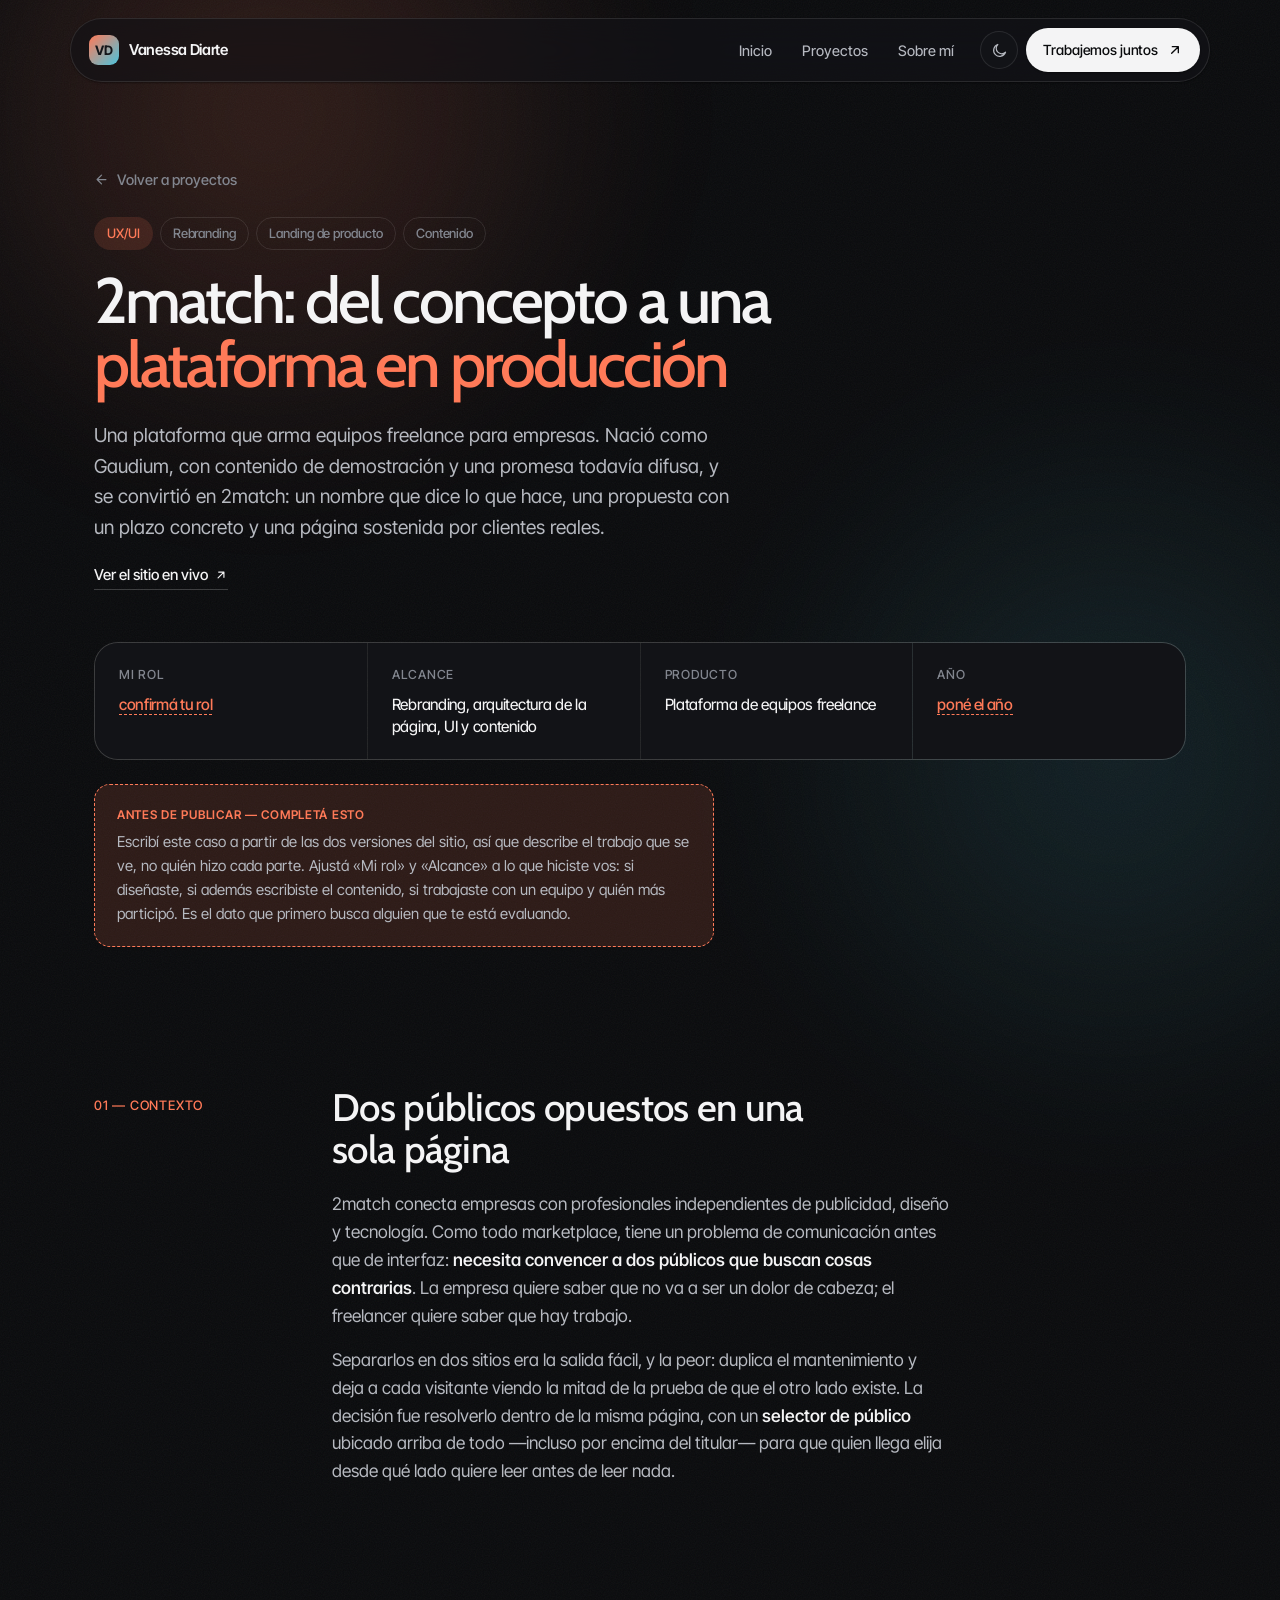
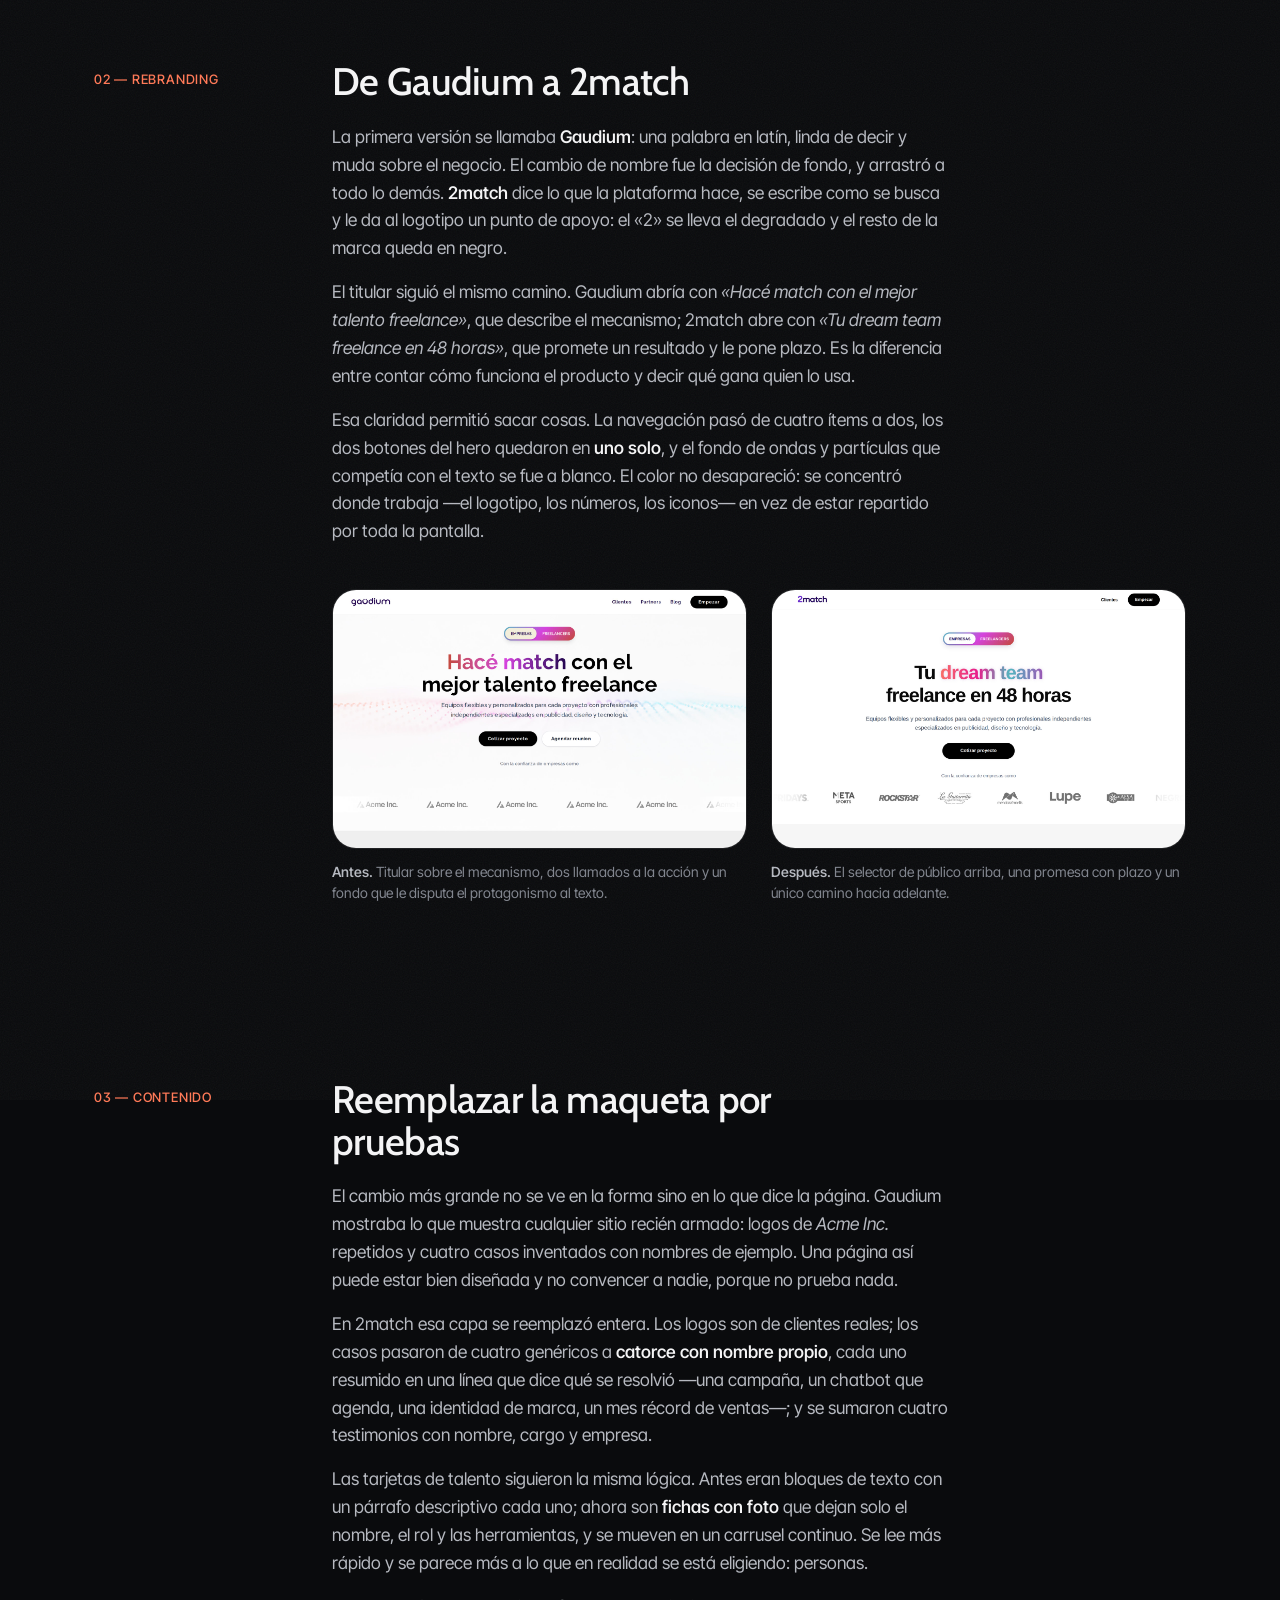
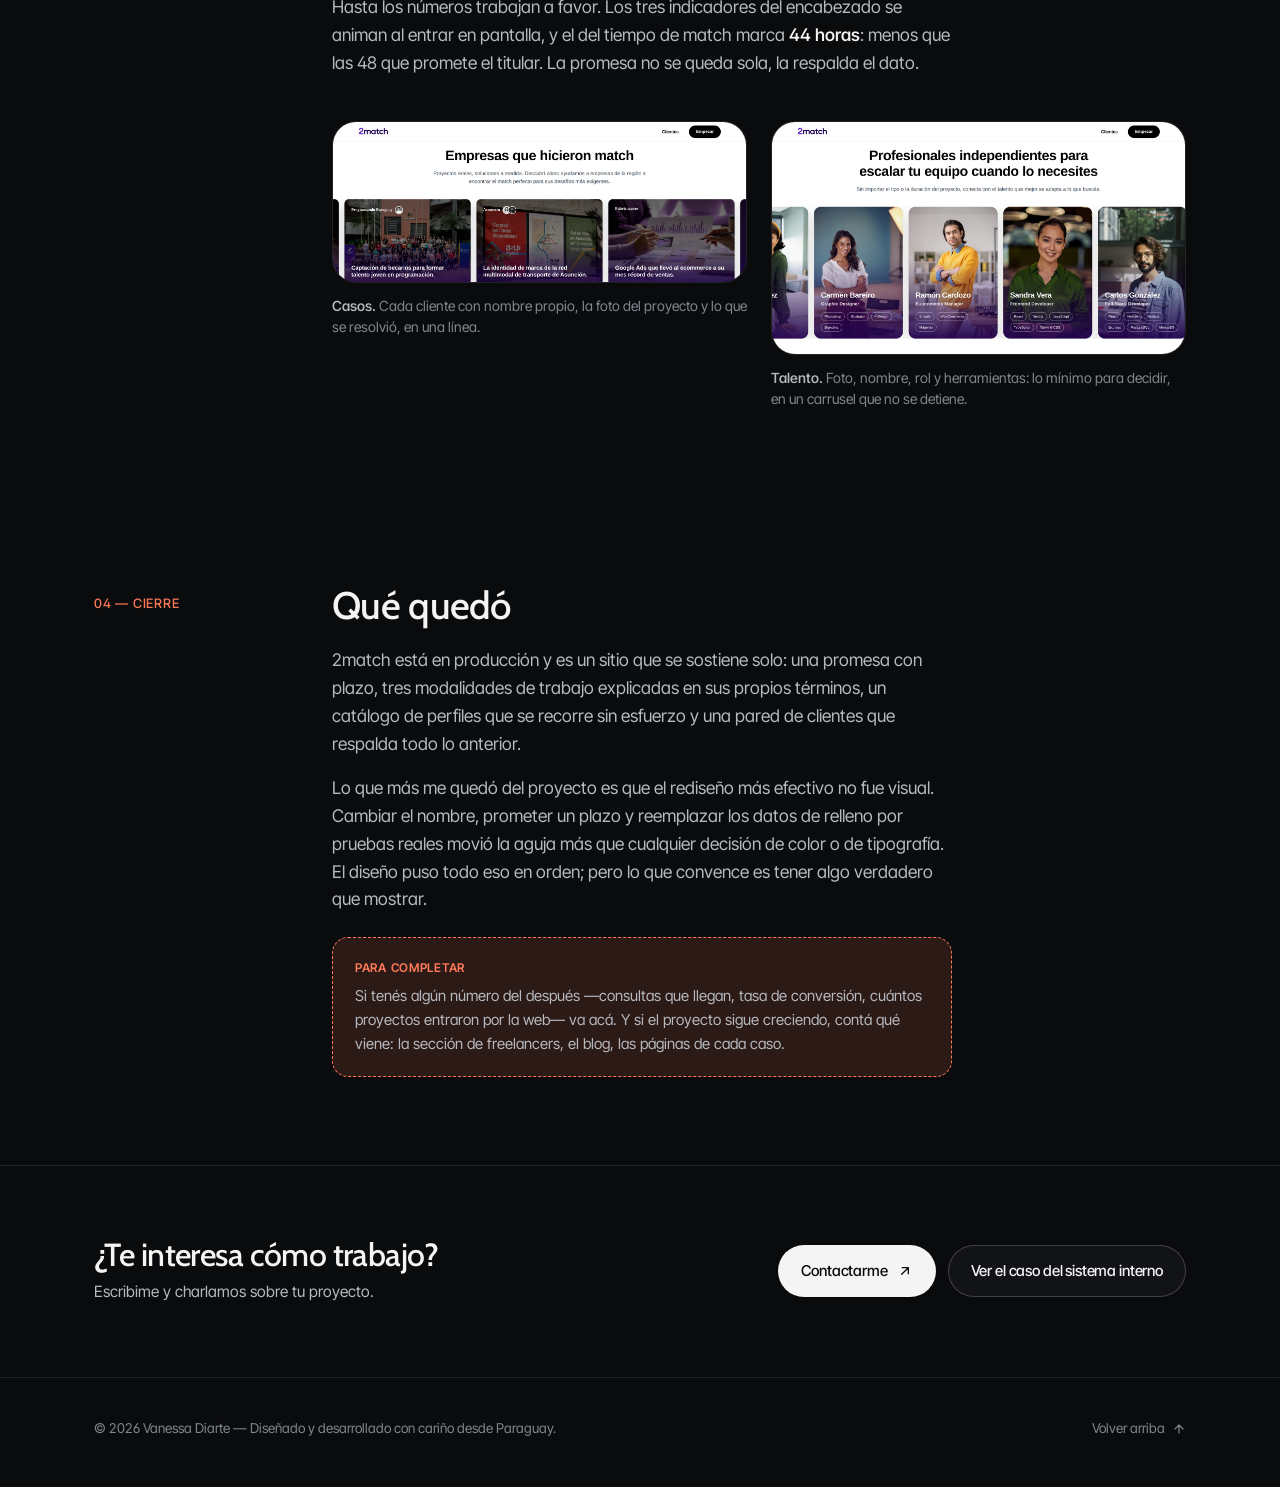
==== proyectos/2match.html @ df126796 "Agrega el caso de 2match Nueva pagina proyectos/2match.html en cuatro bloques: el contexto de dos pu" ====
<!DOCTYPE html>
<html lang="es" data-theme="dark">
<head>
	<meta charset="utf-8" />
	<meta name="viewport" content="width=device-width, initial-scale=1" />
	<title>2match — Del concepto a una plataforma en producción | Vanessa Diarte</title>

	<meta name="description" content="Caso de estudio: el rebranding de Gaudium a 2match y el rediseño de la página de una plataforma de equipos freelance, de la maqueta a los clientes reales." />
	<meta name="author" content="Vanessa Diarte" />
	<meta name="theme-color" content="#0a0b0d" />
	<link rel="canonical" href="https://vane-diarte.github.io/portfolio.github.io/proyectos/2match.html" />

	<meta property="og:type" content="article" />
	<meta property="og:locale" content="es_PY" />
	<meta property="og:title" content="2match — Del concepto a una plataforma en producción" />
	<meta property="og:description" content="De Gaudium a 2match: un nombre que dice lo que hace, una promesa con plazo y una página sostenida por clientes reales." />
	<meta property="og:image" content="https://vane-diarte.github.io/portfolio.github.io/images/work/vane-1.png" />
	<meta property="og:url" content="https://vane-diarte.github.io/portfolio.github.io/proyectos/2match.html" />
	<meta name="twitter:card" content="summary_large_image" />

	<link rel="icon" href="../images/vanediarte.png" type="image/png" />
	<link rel="apple-touch-icon" href="../images/vanediarte.png" />

	<link rel="preconnect" href="https://fonts.googleapis.com" />
	<link rel="preconnect" href="https://fonts.gstatic.com" crossorigin />
	<link href="https://fonts.googleapis.com/css2?family=Cabin:wght@400..700&family=Inter+Tight:ital,wght@0,300..700;1,400&family=Lora:ital,wght@1,400..600&display=swap" rel="stylesheet" />

	<link rel="stylesheet" href="../assets/css/style.css" />

	<script>
		// Aplicado antes del render para evitar parpadeo de tema.
		(function () {
			try {
				var saved = localStorage.getItem("vd-theme");
				if (saved) document.documentElement.dataset.theme = saved;
			} catch (e) {}
		})();
	</script>
</head>

<body>
	<a class="skip-link" href="#caso">Saltar al contenido</a>

	<!-- Fondo ambiental -->
	<div class="fx" aria-hidden="true">
		<div class="fx__glow fx__glow--1"></div>
		<div class="fx__glow fx__glow--2"></div>
		<div class="fx__grain"></div>
	</div>

	<!-- ============ NAV ============ -->
	<header class="nav" id="nav">
		<div class="nav__inner">
			<a class="nav__brand" href="../index.html">
				<span class="nav__mark" aria-hidden="true">VD</span>
				<span>Vanessa Diarte</span>
			</a>

			<nav aria-label="Navegación principal">
				<ul class="nav__links">
					<li><a href="../index.html#inicio">Inicio</a></li>
					<li><a href="../index.html#proyectos">Proyectos</a></li>
					<li><a href="../index.html#sobre-mi">Sobre mí</a></li>
				</ul>
			</nav>

			<div class="nav__actions">
				<button class="icon-btn theme-toggle" id="theme-toggle" type="button" aria-label="Cambiar entre tema claro y oscuro">
					<svg class="icon-sun" viewBox="0 0 24 24" fill="none" stroke="currentColor" stroke-width="1.7" stroke-linecap="round" aria-hidden="true"><circle cx="12" cy="12" r="4.2"/><path d="M12 2.5v2M12 19.5v2M2.5 12h2M19.5 12h2M5.2 5.2l1.4 1.4M17.4 17.4l1.4 1.4M18.8 5.2l-1.4 1.4M6.6 17.4l-1.4 1.4"/></svg>
					<svg class="icon-moon" viewBox="0 0 24 24" fill="none" stroke="currentColor" stroke-width="1.7" stroke-linecap="round" stroke-linejoin="round" aria-hidden="true"><path d="M20.5 14.4A8.6 8.6 0 1 1 9.6 3.5a6.9 6.9 0 0 0 10.9 10.9Z"/></svg>
				</button>

				<button class="icon-btn nav__burger" id="nav-burger" type="button" aria-label="Abrir menú" aria-expanded="false" aria-controls="nav-drawer">
					<svg viewBox="0 0 24 24" fill="none" stroke="currentColor" stroke-width="1.8" stroke-linecap="round" aria-hidden="true"><path d="M4 8h16M4 16h16"/></svg>
				</button>

				<a class="btn btn--primary btn--sm nav__cta" href="../index.html#contacto">
					Trabajemos juntos
					<svg viewBox="0 0 24 24" fill="none" stroke="currentColor" stroke-width="2" stroke-linecap="round" stroke-linejoin="round" aria-hidden="true"><path d="M7 17 17 7M8 7h9v9"/></svg>
				</a>
			</div>
		</div>

		<div class="nav__drawer" id="nav-drawer">
			<ul>
				<li><a href="../index.html#inicio">Inicio</a></li>
				<li><a href="../index.html#proyectos">Proyectos</a></li>
				<li><a href="../index.html#sobre-mi">Sobre mí</a></li>
				<li><a href="../index.html#herramientas">Herramientas</a></li>
			</ul>
			<a class="btn btn--primary" href="../index.html#contacto">Trabajemos juntos</a>
		</div>
	</header>

	<main id="caso">
		<!-- ============ PORTADA ============ -->
		<section class="case-hero">
			<div class="container">
				<a class="case-back" href="../index.html#proyectos">
					<svg viewBox="0 0 24 24" fill="none" stroke="currentColor" stroke-width="2" stroke-linecap="round" stroke-linejoin="round" aria-hidden="true"><path d="M19 12H5M12 19l-7-7 7-7"/></svg>
					Volver a proyectos
				</a>

				<div class="project__tags">
					<span class="tag tag--accent">UX/UI</span>
					<span class="tag">Rebranding</span>
					<span class="tag">Landing de producto</span>
					<span class="tag">Contenido</span>
				</div>

				<h1>2match: del concepto a una <span class="highlight">plataforma en producción</span></h1>

				<p class="case-hero__lead">
					Una plataforma que arma equipos freelance para empresas. Nació como Gaudium,
					con contenido de demostración y una promesa todavía difusa, y se convirtió en
					2match: un nombre que dice lo que hace, una propuesta con un plazo concreto y
					una página sostenida por clientes reales.
				</p>

				<p class="case-links">
					<a class="link-arrow" href="https://2match.work" target="_blank" rel="noopener">
						Ver el sitio en vivo
						<svg viewBox="0 0 24 24" fill="none" stroke="currentColor" stroke-width="2" stroke-linecap="round" stroke-linejoin="round" aria-hidden="true"><path d="M7 17 17 7M8 7h9v9"/></svg>
					</a>
				</p>

				<dl class="case-meta">
					<div>
						<dt>Mi rol</dt>
						<dd><span class="case-fill">confirmá tu rol</span></dd>
					</div>
					<div>
						<dt>Alcance</dt>
						<dd>Rebranding, arquitectura de la página, UI y contenido</dd>
					</div>
					<div>
						<dt>Producto</dt>
						<dd>Plataforma de equipos freelance</dd>
					</div>
					<div>
						<dt>Año</dt>
						<dd><span class="case-fill">poné el año</span></dd>
					</div>
				</dl>

				<div class="case-todo">
					<b>Antes de publicar — completá esto</b>
					<p>
						Escribí este caso a partir de las dos versiones del sitio, así que
						describe el trabajo que se ve, no quién hizo cada parte. Ajustá «Mi rol»
						y «Alcance» a lo que hiciste vos: si diseñaste, si además escribiste el
						contenido, si trabajaste con un equipo y quién más participó. Es el dato
						que primero busca alguien que te está evaluando.
					</p>
				</div>
			</div>
		</section>

		<!-- ============ 01 · CONTEXTO ============ -->
		<section class="case-block">
			<div class="container">
				<div class="case-block__head">
					<span class="case-block__num">01 — Contexto</span>
					<div>
						<h2>Dos públicos opuestos en una sola página</h2>

						<div class="case-prose">
							<p>
								2match conecta empresas con profesionales independientes de
								publicidad, diseño y tecnología. Como todo marketplace, tiene un
								problema de comunicación antes que de interfaz: <strong>necesita
								convencer a dos públicos que buscan cosas contrarias</strong>. La
								empresa quiere saber que no va a ser un dolor de cabeza; el
								freelancer quiere saber que hay trabajo.
							</p>
							<p>
								Separarlos en dos sitios era la salida fácil, y la peor: duplica el
								mantenimiento y deja a cada visitante viendo la mitad de la prueba
								de que el otro lado existe. La decisión fue resolverlo dentro de la
								misma página, con un <strong>selector de público</strong> ubicado
								arriba de todo —incluso por encima del titular— para que quien
								llega elija desde qué lado quiere leer antes de leer nada.
							</p>
						</div>
					</div>
				</div>
			</div>
		</section>

		<!-- ============ 02 · REBRANDING ============ -->
		<section class="case-block">
			<div class="container">
				<div class="case-block__head">
					<span class="case-block__num">02 — Rebranding</span>
					<div>
						<h2>De Gaudium a 2match</h2>

						<div class="case-prose">
							<p>
								La primera versión se llamaba <strong>Gaudium</strong>: una palabra
								en latín, linda de decir y muda sobre el negocio. El cambio de
								nombre fue la decisión de fondo, y arrastró a todo lo demás.
								<strong>2match</strong> dice lo que la plataforma hace, se escribe
								como se busca y le da al logotipo un punto de apoyo: el «2» se lleva
								el degradado y el resto de la marca queda en negro.
							</p>
							<p>
								El titular siguió el mismo camino. Gaudium abría con
								<em>«Hacé match con el mejor talento freelance»</em>, que describe
								el mecanismo; 2match abre con <em>«Tu dream team freelance en 48
								horas»</em>, que promete un resultado y le pone plazo. Es la
								diferencia entre contar cómo funciona el producto y decir qué gana
								quien lo usa.
							</p>
							<p>
								Esa claridad permitió sacar cosas. La navegación pasó de cuatro
								ítems a dos, los dos botones del hero quedaron en
								<strong>uno solo</strong>, y el fondo de ondas y partículas que
								competía con el texto se fue a blanco. El color no desapareció: se
								concentró donde trabaja —el logotipo, los números, los iconos— en
								vez de estar repartido por toda la pantalla.
							</p>
						</div>

						<div class="case-figures case-figures--2">
							<figure class="case-figure">
								<button class="case-figure__frame" type="button" data-full="../images/work/2match-antes.jpg" data-caption="La portada de la versión anterior" data-slot="la captura de la versión anterior">
									<img src="../images/work/2match-antes.jpg" alt="Portada de la versión anterior del sitio, con fondo decorativo y dos botones" loading="lazy" />
								</button>
								<figcaption><b>Antes.</b> Titular sobre el mecanismo, dos llamados a la acción y un fondo que le disputa el protagonismo al texto.</figcaption>
							</figure>

							<figure class="case-figure">
								<button class="case-figure__frame" type="button" data-full="../images/work/2match-despues.jpg" data-caption="La portada actual" data-slot="la captura de la portada actual">
									<img src="../images/work/2match-despues.jpg" alt="Portada actual del sitio, con el selector de público, un titular con plazo y un solo botón" loading="lazy" />
								</button>
								<figcaption><b>Después.</b> El selector de público arriba, una promesa con plazo y un único camino hacia adelante.</figcaption>
							</figure>
						</div>
					</div>
				</div>
			</div>
		</section>

		<!-- ============ 03 · CONTENIDO ============ -->
		<section class="case-block">
			<div class="container">
				<div class="case-block__head">
					<span class="case-block__num">03 — Contenido</span>
					<div>
						<h2>Reemplazar la maqueta por pruebas</h2>

						<div class="case-prose">
							<p>
								El cambio más grande no se ve en la forma sino en lo que dice la
								página. Gaudium mostraba lo que muestra cualquier sitio recién
								armado: logos de <em>Acme Inc.</em> repetidos y cuatro casos
								inventados con nombres de ejemplo. Una página así puede estar bien
								diseñada y no convencer a nadie, porque no prueba nada.
							</p>
							<p>
								En 2match esa capa se reemplazó entera. Los logos son de clientes
								reales; los casos pasaron de cuatro genéricos a
								<strong>catorce con nombre propio</strong>, cada uno resumido en una
								línea que dice qué se resolvió —una campaña, un chatbot que agenda,
								una identidad de marca, un mes récord de ventas—; y se sumaron
								cuatro testimonios con nombre, cargo y empresa.
							</p>
							<p>
								Las tarjetas de talento siguieron la misma lógica. Antes eran
								bloques de texto con un párrafo descriptivo cada uno; ahora son
								<strong>fichas con foto</strong> que dejan solo el nombre, el rol y
								las herramientas, y se mueven en un carrusel continuo. Se lee más
								rápido y se parece más a lo que en realidad se está eligiendo:
								personas.
							</p>
							<p>
								Hasta los números trabajan a favor. Los tres indicadores del
								encabezado se animan al entrar en pantalla, y el del tiempo de match
								marca <strong>44 horas</strong>: menos que las 48 que promete el
								titular. La promesa no se queda sola, la respalda el dato.
							</p>
						</div>

						<div class="case-figures case-figures--2">
							<figure class="case-figure">
								<button class="case-figure__frame" type="button" data-full="../images/work/2match-casos.jpg" data-caption="Casos de clientes" data-slot="la captura de los casos de clientes">
									<img src="../images/work/2match-casos.jpg" alt="Sección de casos de clientes, cada uno con foto del proyecto y su resultado en una línea" loading="lazy" />
								</button>
								<figcaption><b>Casos.</b> Cada cliente con nombre propio, la foto del proyecto y lo que se resolvió, en una línea.</figcaption>
							</figure>

							<figure class="case-figure">
								<button class="case-figure__frame" type="button" data-full="../images/work/2match-talento.jpg" data-caption="Fichas de talento" data-slot="la captura de las fichas de talento">
									<img src="../images/work/2match-talento.jpg" alt="Fichas de talento con foto, nombre, rol y herramientas, en un carrusel continuo" loading="lazy" />
								</button>
								<figcaption><b>Talento.</b> Foto, nombre, rol y herramientas: lo mínimo para decidir, en un carrusel que no se detiene.</figcaption>
							</figure>
						</div>
					</div>
				</div>
			</div>
		</section>

		<!-- ============ 04 · CIERRE ============ -->
		<section class="case-block">
			<div class="container">
				<div class="case-block__head">
					<span class="case-block__num">04 — Cierre</span>
					<div>
						<h2>Qué quedó</h2>

						<div class="case-prose">
							<p>
								2match está en producción y es un sitio que se sostiene solo: una
								promesa con plazo, tres modalidades de trabajo explicadas en sus
								propios términos, un catálogo de perfiles que se recorre sin
								esfuerzo y una pared de clientes que respalda todo lo anterior.
							</p>
							<p>
								Lo que más me quedó del proyecto es que el rediseño más efectivo no
								fue visual. Cambiar el nombre, prometer un plazo y reemplazar los
								datos de relleno por pruebas reales movió la aguja más que
								cualquier decisión de color o de tipografía. El diseño puso todo eso
								en orden; pero lo que convence es tener algo verdadero que mostrar.
							</p>
						</div>

						<div class="case-todo">
							<b>Para completar</b>
							<p>
								Si tenés algún número del después —consultas que llegan, tasa de
								conversión, cuántos proyectos entraron por la web— va acá. Y si el
								proyecto sigue creciendo, contá qué viene: la sección de
								freelancers, el blog, las páginas de cada caso.
							</p>
						</div>
					</div>
				</div>
			</div>
		</section>
	</main>

	<!-- ============ SIGUIENTE ============ -->
	<section class="case-next">
		<div class="container case-next__inner">
			<div>
				<h3>¿Te interesa cómo trabajo?</h3>
				<p>Escribime y charlamos sobre tu proyecto.</p>
			</div>
			<div class="hero__actions" style="margin-top:0">
				<a class="btn btn--primary" href="../index.html#contacto">
					Contactarme
					<svg viewBox="0 0 24 24" fill="none" stroke="currentColor" stroke-width="2" stroke-linecap="round" stroke-linejoin="round" aria-hidden="true"><path d="M7 17 17 7M8 7h9v9"/></svg>
				</a>
				<a class="btn btn--ghost" href="backoffice-banca.html">Ver el caso del sistema interno</a>
			</div>
		</div>
	</section>

	<!-- ============ FOOTER ============ -->
	<footer class="footer">
		<div class="container footer__inner">
			<p>© <span id="year">2026</span> Vanessa Diarte — Diseñado y desarrollado con cariño desde Paraguay.</p>
			<a class="to-top" href="#caso">
				Volver arriba
				<svg viewBox="0 0 24 24" fill="none" stroke="currentColor" stroke-width="2" stroke-linecap="round" stroke-linejoin="round" aria-hidden="true"><path d="M12 19V5M5 12l7-7 7 7"/></svg>
			</a>
		</div>
	</footer>

	<!-- ============ LIGHTBOX ============ -->
	<div class="lightbox" id="lightbox" role="dialog" aria-modal="true" aria-label="Vista ampliada de la imagen">
		<button class="lightbox__close" id="lightbox-close" type="button" aria-label="Cerrar">
			<svg viewBox="0 0 24 24" fill="none" stroke="currentColor" stroke-width="2" stroke-linecap="round" aria-hidden="true"><path d="M6 6l12 12M18 6 6 18"/></svg>
		</button>
		<img id="lightbox-img" alt="" />
		<p class="lightbox__caption" id="lightbox-caption"></p>
	</div>

	<script src="../assets/js/app.js" defer></script>
</body>
</html>
---- assets/css/style.css ----
/* =========================================================
   Vanessa Diarte — Portfolio
   ========================================================= */

/* ---------- 1. Tokens ---------- */

:root {
	color-scheme: light;

	--bg: #f6f5f3;
	--bg-elev: #ffffff;
	--bg-sunken: #eeece8;
	--text: #14161a;
	--text-soft: #4a4f57;
	/* Antes era #7b818b, que sobre este fondo daba 3.6 de contraste: por debajo
	   del mínimo de 4.5, y es el color de casi todo el texto chico. */
	--text-mute: #666b74;
	--line: rgba(20, 22, 26, 0.1);
	--line-strong: rgba(20, 22, 26, 0.18);

	/* Coral. Mismo tono (11°) y saturación (74%) que el original #e2593a, con
	   la luminosidad bajada de 56% a 45%: es el coral más claro que llega al
	   mínimo de contraste. Para cambiarlo, tocá estas tres líneas y --glow-1
	   (el rgba es el mismo color en rojo, verde, azul).
	   Alternativa lila: #8e43c0 → rgba(142, 67, 192, ...) */
	--accent: #c83d1d;
	--accent-2: #1c7f96;
	--accent-soft: rgba(200, 61, 29, 0.12);
	/* Coral apenas más claro: lo usa el punto del diagrama al pasar por
	   encima del arco coral. Alcanza para notarlo sin llamar la atención. */
	--accent-over: #e56b4a;
	/* Color del texto que va encima del acento */
	--on-accent: #ffffff;

	--tile: #ffffff;
	--shadow-sm: 0 1px 2px rgba(16, 18, 22, 0.05), 0 4px 14px rgba(16, 18, 22, 0.05);
	--shadow-lg: 0 24px 60px -20px rgba(16, 18, 22, 0.22);

	--glow-1: rgba(200, 61, 29, 0.16);
	--glow-2: rgba(28, 127, 150, 0.16);
	--grain-opacity: 0.035;

	--font-sans: "Inter Tight", "Inter", -apple-system, BlinkMacSystemFont, "Segoe UI", Roboto, sans-serif;
	/* Cabin para todos los títulos: humanista y algo más cálida que la
	   tipografía del texto, sin llegar a ser otra familia visualmente. */
	--font-display: "Cabin", "Inter Tight", -apple-system, BlinkMacSystemFont, sans-serif;
	/* Lora queda solo para la cita de "Sobre mí", que es el único lugar
	   donde una cursiva editorial aporta algo. */
	--font-serif: "Lora", Georgia, "Times New Roman", serif;

	--r-sm: 10px;
	--r-md: 16px;
	--r-lg: 24px;
	--r-xl: 32px;
	--r-pill: 999px;

	--container: 1140px;
	--gutter: 24px;
	--ease: cubic-bezier(0.22, 1, 0.36, 1);
}

:root[data-theme="dark"] {
	color-scheme: dark;

	--bg: #0a0b0d;
	--bg-elev: #121317;
	--bg-sunken: #08090b;
	--text: #f4f4f5;
	--text-soft: #b6b9c0;
	--text-mute: #82868f;
	--line: rgba(255, 255, 255, 0.1);
	--line-strong: rgba(255, 255, 255, 0.2);

	/* Coral más claro para que resalte sobre el fondo oscuro (contraste 7.67).
	   Alternativa lila: #cd9bff → rgba(205, 155, 255, ...) */
	--accent: #ff7a58;
	--accent-2: #4bc4dd;
	--accent-soft: rgba(255, 122, 88, 0.14);
	--accent-over: #ffb8a2;
	/* Acá el acento es claro, así que encima va texto oscuro */
	--on-accent: #14161a;

	--tile: #f4f4f5;
	--shadow-sm: 0 1px 2px rgba(0, 0, 0, 0.4);
	--shadow-lg: 0 30px 70px -24px rgba(0, 0, 0, 0.75);

	--glow-1: rgba(255, 122, 88, 0.22);
	--glow-2: rgba(75, 196, 221, 0.16);
	--grain-opacity: 0.05;
}

/* ---------- 2. Base ---------- */

*,
*::before,
*::after {
	box-sizing: border-box;
}

html {
	-webkit-text-size-adjust: 100%;
	scroll-behavior: smooth;
	scroll-padding-top: 104px;
}

body {
	margin: 0;
	background: var(--bg);
	color: var(--text);
	font-family: var(--font-sans);
	font-size: 17px;
	line-height: 1.6;
	font-feature-settings: "cv11", "ss01";
	-webkit-font-smoothing: antialiased;
	overflow-x: hidden;
	transition: background 0.4s var(--ease), color 0.4s var(--ease);
}

img {
	max-width: 100%;
	display: block;
	border-style: none;
}

a {
	color: inherit;
	text-decoration: none;
}

button {
	font: inherit;
	color: inherit;
	border: 0;
	background: none;
	cursor: pointer;
}

h1,
h2,
h3,
h4 {
	margin: 0;
	font-family: var(--font-display);
	font-weight: 500;
	/* Cabin es más ancha que la tipografía del texto: con el tracking anterior
	   (-0.035em) las letras se tocaban en los títulos grandes. */
	letter-spacing: -0.018em;
	line-height: 1.08;
}

p {
	margin: 0;
}

::selection {
	background: var(--accent);
	color: var(--on-accent);
}

:focus-visible {
	outline: 2px solid var(--accent);
	outline-offset: 3px;
	border-radius: 6px;
}

.skip-link {
	position: absolute;
	left: 50%;
	top: 12px;
	translate: -50% -200%;
	z-index: 200;
	padding: 10px 18px;
	border-radius: var(--r-pill);
	background: var(--text);
	color: var(--bg);
	font-size: 14px;
	transition: translate 0.25s var(--ease);
}

.skip-link:focus {
	translate: -50% 0;
}

/* ---------- 3. Layout utilities ---------- */

.container {
	width: 100%;
	max-width: var(--container);
	margin-inline: auto;
	padding-inline: var(--gutter);
}

.section {
	position: relative;
	padding-block: clamp(72px, 11vw, 140px);
}

.section--tight {
	padding-block: clamp(48px, 7vw, 84px);
}

.eyebrow {
	display: inline-flex;
	align-items: center;
	margin-bottom: 20px;
	padding: 6px 15px;
	border: 1px solid var(--line);
	border-radius: var(--r-pill);
	background: var(--bg-elev);
	font-size: 13px;
	font-weight: 500;
	letter-spacing: 0.01em;
	color: var(--text-soft);
	box-shadow: var(--shadow-sm);
}

/* Sin punto: el chip se sostiene solo con el borde y el texto. */

.section-head {
	max-width: 720px;
	margin-bottom: clamp(40px, 5vw, 64px);
}

.section-head h2 {
	font-size: clamp(2rem, 4.6vw, 3.25rem);
}

.section-head p {
	margin-top: 18px;
	color: var(--text-soft);
	font-size: clamp(1rem, 1.6vw, 1.125rem);
	max-width: 56ch;
}

/* Resalta una o dos palabras dentro de un título. Antes cambiaba a una
   serif en cursiva; ahora el título es todo Cabin y el acento es de color. */
.highlight {
	color: var(--accent);
}

.accent {
	color: var(--accent);
}

/* Buttons */

.btn {
	display: inline-flex;
	align-items: center;
	justify-content: center;
	gap: 9px;
	padding: 13px 22px;
	border-radius: var(--r-pill);
	border: 1px solid transparent;
	font-size: 15px;
	font-weight: 500;
	letter-spacing: -0.01em;
	white-space: nowrap;
	transition: transform 0.3s var(--ease), background 0.3s var(--ease),
		border-color 0.3s var(--ease), color 0.3s var(--ease), box-shadow 0.3s var(--ease);
}

.btn svg {
	width: 16px;
	height: 16px;
	flex: none;
	transition: transform 0.3s var(--ease);
}

.btn:hover {
	transform: translateY(-2px);
}

.btn:active {
	transform: translateY(0);
}

.btn--primary {
	background: var(--text);
	color: var(--bg);
	box-shadow: var(--shadow-sm);
}

.btn--primary:hover {
	box-shadow: var(--shadow-lg);
}

.btn--primary:hover svg {
	transform: translate(2px, -2px);
}

.btn--ghost {
	border-color: var(--line-strong);
	background: var(--bg-elev);
	color: var(--text);
}

.btn--ghost:hover {
	border-color: var(--text);
}

.btn--sm {
	padding: 10px 16px;
	font-size: 14px;
}

/* Link with arrow */

.link-arrow {
	display: inline-flex;
	align-items: center;
	gap: 6px;
	font-size: 15px;
	font-weight: 500;
	color: var(--text);
	border-bottom: 1px solid var(--line-strong);
	padding-bottom: 2px;
	transition: gap 0.3s var(--ease), border-color 0.3s var(--ease), color 0.3s var(--ease);
}

.link-arrow:hover {
	gap: 11px;
	color: var(--accent);
	border-color: var(--accent);
}

.link-arrow svg {
	width: 14px;
	height: 14px;
}

/* Reveal on scroll */

.reveal {
	opacity: 0;
	transform: translateY(26px);
	transition: opacity 0.9s var(--ease), transform 0.9s var(--ease);
	transition-delay: var(--delay, 0ms);
}

.reveal.is-visible {
	opacity: 1;
	transform: none;
}

/* ---------- 4. Ambient background ---------- */

.fx {
	position: fixed;
	inset: 0;
	pointer-events: none;
	z-index: 0;
}

.fx__glow {
	position: absolute;
	width: 62vw;
	height: 62vw;
	max-width: 900px;
	max-height: 900px;
	border-radius: 50%;
	filter: blur(90px);
	opacity: 0.9;
	transition: transform 1.2s var(--ease);
}

.fx__glow--1 {
	top: -22vw;
	left: -10vw;
	background: radial-gradient(circle, var(--glow-1), transparent 68%);
}

.fx__glow--2 {
	top: 40vh;
	right: -18vw;
	background: radial-gradient(circle, var(--glow-2), transparent 68%);
}

.fx__grain {
	position: absolute;
	inset: -200%;
	opacity: var(--grain-opacity);
	background-image: url("data:image/svg+xml,%3Csvg xmlns='http://www.w3.org/2000/svg' width='140' height='140'%3E%3Cfilter id='n'%3E%3CfeTurbulence type='fractalNoise' baseFrequency='0.85' numOctaves='3'/%3E%3C/filter%3E%3Crect width='100%25' height='100%25' filter='url(%23n)'/%3E%3C/svg%3E");
	animation: grain 8s steps(6) infinite;
}

@keyframes grain {
	0%, 100% { transform: translate(0, 0); }
	20% { transform: translate(-3%, 4%); }
	40% { transform: translate(2%, -3%); }
	60% { transform: translate(-2%, -2%); }
	80% { transform: translate(3%, 3%); }
}

/* ---------- 5. Navigation ---------- */

.nav {
	position: fixed;
	top: 18px;
	left: 50%;
	translate: -50% 0;
	z-index: 100;
	width: calc(100% - 32px);
	max-width: var(--container);
	transition: top 0.4s var(--ease);
}

.nav__inner {
	display: flex;
	align-items: center;
	gap: 12px;
	padding: 9px 9px 9px 18px;
	border: 1px solid var(--line);
	border-radius: var(--r-pill);
	background: color-mix(in srgb, var(--bg-elev) 72%, transparent);
	backdrop-filter: blur(18px) saturate(180%);
	-webkit-backdrop-filter: blur(18px) saturate(180%);
	box-shadow: var(--shadow-sm);
	transition: box-shadow 0.4s var(--ease), border-color 0.4s var(--ease),
		background 0.4s var(--ease);
}

.nav.is-stuck .nav__inner {
	box-shadow: var(--shadow-lg);
	border-color: var(--line-strong);
}

.nav__brand {
	display: flex;
	align-items: center;
	gap: 10px;
	font-weight: 600;
	font-size: 15px;
	letter-spacing: -0.02em;
	margin-right: auto;
}

.nav__mark {
	display: grid;
	place-items: center;
	width: 30px;
	height: 30px;
	border-radius: 9px;
	background: linear-gradient(135deg, var(--accent), var(--accent-2));
	color: var(--on-accent);
	font-size: 13px;
	font-weight: 700;
	letter-spacing: -0.03em;
	flex: none;
}

.nav__links {
	display: flex;
	align-items: center;
	gap: 2px;
	list-style: none;
	margin: 0;
	padding: 0;
}

.nav__links a {
	display: block;
	position: relative;
	padding: 8px 14px;
	border-radius: var(--r-pill);
	font-size: 14.5px;
	font-weight: 450;
	color: var(--text-soft);
	transition: color 0.25s var(--ease), background 0.25s var(--ease);
}

.nav__links a:hover {
	color: var(--text);
	background: var(--accent-soft);
}

.nav__links a.is-active {
	color: var(--text);
	background: color-mix(in srgb, var(--text) 8%, transparent);
}

.nav__actions {
	display: flex;
	align-items: center;
	gap: 8px;
}

.icon-btn {
	display: grid;
	place-items: center;
	width: 38px;
	height: 38px;
	border-radius: 50%;
	border: 1px solid var(--line);
	background: var(--bg-elev);
	color: var(--text-soft);
	transition: color 0.25s var(--ease), border-color 0.25s var(--ease),
		transform 0.25s var(--ease);
}

.icon-btn:hover {
	color: var(--text);
	border-color: var(--line-strong);
	transform: translateY(-1px);
}

.icon-btn svg {
	width: 17px;
	height: 17px;
}

.theme-toggle .icon-moon { display: none; }
:root[data-theme="dark"] .theme-toggle .icon-moon { display: block; }
:root[data-theme="dark"] .theme-toggle .icon-sun { display: none; }

.nav__burger { display: none; }

.nav__cta { display: inline-flex; }

/* Mobile drawer */

.nav__drawer {
	display: none;
	margin-top: 8px;
	padding: 10px;
	border: 1px solid var(--line);
	border-radius: var(--r-lg);
	background: color-mix(in srgb, var(--bg-elev) 92%, transparent);
	backdrop-filter: blur(18px);
	-webkit-backdrop-filter: blur(18px);
	box-shadow: var(--shadow-lg);
}

.nav__drawer ul {
	list-style: none;
	margin: 0;
	padding: 0;
	display: grid;
	gap: 2px;
}

.nav__drawer a {
	display: block;
	padding: 12px 14px;
	border-radius: var(--r-md);
	font-size: 16px;
	color: var(--text-soft);
}

.nav__drawer a:hover {
	background: var(--accent-soft);
	color: var(--text);
}

.nav__drawer .btn {
	width: 100%;
	margin-top: 8px;
}

/* ---------- 6. Hero ---------- */

.hero {
	position: relative;
	z-index: 1;
	padding-top: clamp(130px, 17vw, 190px);
	padding-bottom: clamp(48px, 7vw, 80px);
}

.hero__grid {
	display: grid;
	grid-template-columns: minmax(0, 1.25fr) minmax(0, 0.85fr);
	gap: clamp(32px, 5vw, 72px);
	align-items: center;
}

.status {
	display: inline-flex;
	align-items: center;
	gap: 9px;
	padding: 7px 16px 7px 12px;
	border: 1px solid var(--line);
	border-radius: var(--r-pill);
	background: var(--bg-elev);
	font-size: 13.5px;
	font-weight: 500;
	color: var(--text-soft);
	box-shadow: var(--shadow-sm);
}

.status__dot {
	position: relative;
	width: 8px;
	height: 8px;
	border-radius: 50%;
	background: #22c55e;
	flex: none;
}

.status__dot::after {
	content: "";
	position: absolute;
	inset: 0;
	border-radius: 50%;
	background: #22c55e;
	animation: ping 2s var(--ease) infinite;
}

@keyframes ping {
	0% { transform: scale(1); opacity: 0.7; }
	70%, 100% { transform: scale(2.6); opacity: 0; }
}

/* El saludo. Sin tamaño propio caía al que trae el navegador por defecto
   (~25px) y quedaba diminuto al lado del titular. Ahora mide algo menos de
   la mitad: se lee como entrada, no como subtítulo perdido. */
.hero__greeting {
	margin-top: 26px;
	font-size: clamp(1.35rem, 3.1vw, 2.1rem);
	font-weight: 450;
	letter-spacing: -0.02em;
	line-height: 1.15;
	color: var(--text-soft);
}

.hero h1 {
	/* Pegado al saludo: los dos son una misma frase partida en dos. */
	margin-top: 6px;
	font-size: clamp(2.7rem, 7.2vw, 5rem);
	letter-spacing: -0.03em;
	line-height: 1;
}

.hero h1 .line {
	display: block;
}

/* Antes envolvía el rotador de roles; ahora es una línea suelta. */
.hero__roles {
	margin-top: 20px;
	font-size: clamp(1.02rem, 1.9vw, 1.22rem);
	font-weight: 450;
	letter-spacing: -0.02em;
	color: var(--text-soft);
}

.hero__lead {
	margin-top: 26px;
	max-width: 54ch;
	color: var(--text-soft);
	font-size: clamp(1rem, 1.5vw, 1.09rem);
}

.hero__actions {
	display: flex;
	flex-wrap: wrap;
	gap: 12px;
	margin-top: 34px;
}

.hero__meta {
	display: flex;
	flex-wrap: wrap;
	align-items: center;
	gap: 18px;
	margin-top: 34px;
	padding-top: 26px;
	border-top: 1px solid var(--line);
	font-size: 14px;
	color: var(--text-mute);
}

.hero__meta span {
	display: inline-flex;
	align-items: center;
	gap: 7px;
}

.hero__meta svg {
	width: 15px;
	height: 15px;
	opacity: 0.8;
}

.hero__meta a:hover {
	color: var(--accent);
}

/* Portrait card */

.portrait {
	position: relative;
	justify-self: end;
	width: 100%;
	max-width: 400px;
	margin: 0;
	border-radius: var(--r-xl);
	overflow: hidden;
	border: 1px solid var(--line);
	background: var(--bg-elev);
	box-shadow: var(--shadow-lg);
	aspect-ratio: 1 / 1;
	transform: rotate(1.4deg);
	transition: transform 0.6s var(--ease);
}

.portrait:hover {
	transform: rotate(0deg) translateY(-4px);
}

.portrait img {
	width: 100%;
	height: 100%;
	object-fit: cover;
	object-position: center 22%;
}

.portrait__tag {
	position: absolute;
	left: 14px;
	right: 14px;
	bottom: 14px;
	display: flex;
	align-items: center;
	justify-content: space-between;
	gap: 12px;
	padding: 11px 16px;
	border-radius: var(--r-pill);
	background: rgba(12, 13, 15, 0.55);
	backdrop-filter: blur(14px);
	-webkit-backdrop-filter: blur(14px);
	border: 1px solid rgba(255, 255, 255, 0.16);
	color: #fff;
	font-size: 13px;
	letter-spacing: -0.01em;
}

.portrait__tag strong {
	font-weight: 600;
}

.portrait__tag span {
	opacity: 0.75;
}

/* Stats strip */

.stats {
	display: grid;
	grid-template-columns: repeat(4, minmax(0, 1fr));
	gap: 1px;
	margin-top: clamp(48px, 7vw, 84px);
	border: 1px solid var(--line);
	border-radius: var(--r-lg);
	background: var(--line);
	overflow: hidden;
}

.stats__item {
	padding: 26px 24px;
	background: var(--bg-elev);
}

.stats__item dt {
	font-family: var(--font-display);
	font-size: clamp(1.7rem, 3.2vw, 2.4rem);
	font-weight: 500;
	letter-spacing: -0.045em;
	line-height: 1;
}

.stats__item dd {
	margin: 10px 0 0;
	font-size: 13.5px;
	color: var(--text-mute);
	line-height: 1.4;
}

/* ---------- 7. Animación compartida de carruseles ---------- */

@keyframes scroll-x {
	to { transform: translateX(-50%); }
}

/* ---------- 8. Services ---------- */

.services {
	display: grid;
	grid-template-columns: repeat(3, minmax(0, 1fr));
	gap: 20px;
}

.card {
	position: relative;
	padding: 30px;
	border: 1px solid var(--line);
	border-radius: var(--r-lg);
	background: var(--bg-elev);
	overflow: hidden;
	transition: transform 0.4s var(--ease), border-color 0.4s var(--ease),
		box-shadow 0.4s var(--ease);
}

.card::before {
	content: "";
	position: absolute;
	inset: -1px;
	border-radius: inherit;
	padding: 1px;
	background: linear-gradient(140deg, var(--accent), transparent 55%);
	-webkit-mask: linear-gradient(#000 0 0) content-box, linear-gradient(#000 0 0);
	-webkit-mask-composite: xor;
	mask: linear-gradient(#000 0 0) content-box, linear-gradient(#000 0 0);
	mask-composite: exclude;
	opacity: 0;
	transition: opacity 0.4s var(--ease);
	pointer-events: none;
}

.card:hover {
	transform: translateY(-5px);
	box-shadow: var(--shadow-lg);
}

.card:hover::before {
	opacity: 1;
}

.card__icon {
	display: grid;
	place-items: center;
	width: 46px;
	height: 46px;
	margin-bottom: 22px;
	border-radius: 13px;
	background: var(--accent-soft);
	color: var(--accent);
}

.card__icon svg {
	width: 22px;
	height: 22px;
}

.card h3 {
	font-size: 1.32rem;
	letter-spacing: -0.03em;
}

.card p {
	margin-top: 12px;
	color: var(--text-soft);
	font-size: 15.5px;
}

.card__list {
	list-style: none;
	margin: 20px 0 0;
	padding: 18px 0 0;
	border-top: 1px solid var(--line);
	display: flex;
	flex-wrap: wrap;
	gap: 7px;
}

.card__list li {
	padding: 5px 11px;
	border-radius: var(--r-pill);
	background: var(--bg-sunken);
	font-size: 13px;
	color: var(--text-mute);
	letter-spacing: -0.005em;
}

/* ---------- 9. Work ---------- */

.work {
	display: grid;
	gap: clamp(20px, 3vw, 28px);
}

.project {
	position: relative;
	display: grid;
	grid-template-columns: minmax(0, 1fr) minmax(0, 1.1fr);
	gap: clamp(24px, 4vw, 56px);
	align-items: center;
	padding: clamp(24px, 3.4vw, 42px);
	border: 1px solid var(--line);
	border-radius: var(--r-xl);
	background: var(--bg-elev);
	transition: border-color 0.4s var(--ease), box-shadow 0.4s var(--ease);
}

.project:hover {
	border-color: var(--line-strong);
	box-shadow: var(--shadow-lg);
}

.project--flip .project__body {
	order: 2;
}

.project__tags {
	display: flex;
	flex-wrap: wrap;
	gap: 7px;
	margin-bottom: 18px;
}

.tag {
	padding: 5px 12px;
	border: 1px solid var(--line);
	border-radius: var(--r-pill);
	font-size: 13px;
	font-weight: 500;
	color: var(--text-mute);
	letter-spacing: -0.005em;
}

.tag--accent {
	border-color: transparent;
	background: var(--accent-soft);
	color: var(--accent);
}

.project h3 {
	font-size: clamp(1.5rem, 3vw, 2.05rem);
}

.project__year {
	display: block;
	margin-bottom: 10px;
	font-size: 13px;
	color: var(--text-mute);
	letter-spacing: 0.02em;
	text-transform: uppercase;
}

.project p {
	margin-top: 16px;
	color: var(--text-soft);
	font-size: 15.8px;
	max-width: 46ch;
}

.project__actions {
	display: flex;
	flex-wrap: wrap;
	gap: 18px;
	margin-top: 28px;
}

/* Project media */

.shots {
	display: grid;
	grid-template-columns: repeat(2, minmax(0, 1fr));
	gap: 12px;
}

.shot {
	position: relative;
	padding: 0;
	border-radius: var(--r-md);
	overflow: hidden;
	background: var(--bg-sunken);
	border: 1px solid var(--line);
	cursor: zoom-in;
	aspect-ratio: 1 / 1;
}

.shot img {
	width: 100%;
	height: 100%;
	object-fit: cover;
	transition: transform 0.6s var(--ease);
}

.shot:hover img {
	transform: scale(1.05);
}

.shot--wide {
	grid-column: span 2;
	aspect-ratio: 16 / 9;
}

/* Miniatura cuyo archivo todavía no está en el repo. */

.shot--vacio {
	display: grid;
	place-content: center;
	justify-items: center;
	gap: 8px;
	padding: 18px;
	border-style: dashed;
	border-width: 1.5px;
	border-color: var(--line-strong);
	cursor: default;
	text-align: center;
}

.shot--vacio svg {
	width: 22px;
	height: 22px;
	color: var(--text-mute);
}

.shot--vacio span {
	font-size: 12px;
	line-height: 1.5;
	color: var(--text-mute);
}

.shot--vacio code {
	font-family: ui-monospace, SFMono-Regular, Menlo, monospace;
	font-size: 11.5px;
	color: var(--text-mute);
	word-break: break-all;
}

.shot__zoom {
	position: absolute;
	top: 10px;
	right: 10px;
	display: grid;
	place-items: center;
	width: 30px;
	height: 30px;
	border-radius: 50%;
	background: rgba(12, 13, 15, 0.6);
	backdrop-filter: blur(8px);
	-webkit-backdrop-filter: blur(8px);
	color: #fff;
	opacity: 0;
	transform: scale(0.85);
	transition: opacity 0.3s var(--ease), transform 0.3s var(--ease);
}

.shot:hover .shot__zoom {
	opacity: 1;
	transform: scale(1);
}

.shot__zoom svg {
	width: 14px;
	height: 14px;
}

/* Browser mock (for the web layout project) */

.mock {
	border-radius: var(--r-lg);
	overflow: hidden;
	border: 1px solid var(--line);
	background: var(--bg-sunken);
	box-shadow: var(--shadow-lg);
}

.mock__bar {
	display: flex;
	align-items: center;
	gap: 8px;
	padding: 12px 14px;
	border-bottom: 1px solid var(--line);
	background: var(--bg-elev);
}

.mock__dots {
	display: flex;
	gap: 6px;
}

.mock__dots i {
	width: 10px;
	height: 10px;
	border-radius: 50%;
	background: var(--line-strong);
}

.mock__url {
	flex: 1;
	padding: 5px 12px;
	border-radius: var(--r-pill);
	background: var(--bg-sunken);
	font-size: 12.5px;
	color: var(--text-mute);
	text-align: center;
}

.mock__body {
	position: relative;
	aspect-ratio: 16 / 10;
	padding: 26px;
	display: grid;
	align-content: center;
	gap: 14px;
	background:
		radial-gradient(60% 80% at 20% 10%, var(--accent-soft), transparent 70%),
		linear-gradient(160deg, var(--bg-elev), var(--bg-sunken));
	overflow: hidden;
}

.mock__body::after {
	content: "";
	position: absolute;
	inset: 0;
	background-image:
		linear-gradient(var(--line) 1px, transparent 1px),
		linear-gradient(90deg, var(--line) 1px, transparent 1px);
	background-size: 42px 42px;
	opacity: 0.55;
	pointer-events: none;
}

/* Van anidados bajo .mock para ganarle en especificidad a `.project p`, que
   si no les impone su tamaño de párrafo. */
.mock .mock__title {
	position: relative;
	z-index: 1;
	margin-top: 0;
	max-width: none;
	color: var(--text);
	font-size: clamp(1.3rem, 2.4vw, 1.75rem);
	font-weight: 500;
	letter-spacing: -0.04em;
	line-height: 1.05;
}

/* La bajada es descriptiva: va más chica que el título para que la maqueta
   siga leyéndose como una pantalla y no como un bloque de texto. */
.mock .mock__sub {
	position: relative;
	z-index: 1;
	margin-top: -6px;
	max-width: 34ch;
	color: var(--text-soft);
	font-size: 14px;
	line-height: 1.45;
}

.mock__rows {
	position: relative;
	z-index: 1;
	display: grid;
	gap: 9px;
	max-width: 78%;
}

.mock__rows i {
	height: 9px;
	border-radius: var(--r-pill);
	background: var(--line-strong);
	opacity: 0.55;
}

.mock__rows i:nth-child(2) { width: 82%; }
.mock__rows i:nth-child(3) { width: 60%; }

.mock__pill {
	position: relative;
	z-index: 1;
	justify-self: start;
	margin-top: 6px;
	padding: 9px 18px;
	border-radius: var(--r-pill);
	background: var(--accent);
	color: var(--on-accent);
	font-size: 13px;
	font-weight: 500;
}

/* NDA badge sobre las capturas confidenciales */

.shot--nda {
	aspect-ratio: 4 / 3;
}

/* Tarjetas de categoría: llevan a las páginas internas de cada especialidad */

.cat-grid {
	display: grid;
	grid-template-columns: repeat(3, minmax(0, 1fr));
	gap: 20px;
}

.cat-card {
	display: flex;
	flex-direction: column;
	position: relative;
	padding: 30px;
	border: 1px solid var(--line);
	border-radius: var(--r-lg);
	background: var(--bg-elev);
	overflow: hidden;
	transition: transform 0.4s var(--ease), border-color 0.4s var(--ease),
		box-shadow 0.4s var(--ease);
}

.cat-card::before {
	content: "";
	position: absolute;
	inset: -1px;
	border-radius: inherit;
	padding: 1px;
	background: linear-gradient(140deg, var(--accent), transparent 55%);
	-webkit-mask: linear-gradient(#000 0 0) content-box, linear-gradient(#000 0 0);
	-webkit-mask-composite: xor;
	mask: linear-gradient(#000 0 0) content-box, linear-gradient(#000 0 0);
	mask-composite: exclude;
	opacity: 0;
	transition: opacity 0.4s var(--ease);
	pointer-events: none;
}

.cat-card:hover {
	transform: translateY(-5px);
	box-shadow: var(--shadow-lg);
}

.cat-card:hover::before {
	opacity: 1;
}

.cat-card__icon {
	display: grid;
	place-items: center;
	width: 46px;
	height: 46px;
	margin-bottom: 22px;
	border-radius: 13px;
	background: var(--accent-soft);
	color: var(--accent);
}

.cat-card__icon svg {
	width: 22px;
	height: 22px;
}

.cat-card h4 {
	font-size: 1.32rem;
	letter-spacing: -0.03em;
}

.cat-card p {
	margin-top: 12px;
	color: var(--text-soft);
	font-size: 15.5px;
}

.cat-card__foot {
	display: flex;
	align-items: center;
	justify-content: space-between;
	gap: 12px;
	margin-top: 24px;
	padding-top: 18px;
	border-top: 1px solid var(--line);
}

.cat-card__count {
	font-size: 13px;
	color: var(--text-mute);
}

.cat-card__go {
	display: inline-flex;
	align-items: center;
	gap: 7px;
	font-size: 14px;
	font-weight: 500;
	color: var(--accent);
	transition: gap 0.3s var(--ease);
}

.cat-card:hover .cat-card__go {
	gap: 12px;
}

.cat-card__go svg {
	width: 15px;
	height: 15px;
}

@media (max-width: 1000px) {
	.cat-grid {
		grid-template-columns: 1fr;
	}
}

/* Galería de una página de categoría */

.gallery {
	display: grid;
	grid-template-columns: repeat(2, minmax(0, 1fr));
	gap: clamp(20px, 3vw, 28px);
}

.gallery figure {
	margin: 0;
}

.gallery__slot {
	display: grid;
	place-content: center;
	justify-items: center;
	gap: 10px;
	aspect-ratio: 16 / 10;
	padding: 24px;
	border: 1.5px dashed var(--line-strong);
	border-radius: var(--r-lg);
	background: var(--bg-sunken);
	text-align: center;
}

.gallery__slot svg {
	width: 26px;
	height: 26px;
	color: var(--text-mute);
}

.gallery__slot span {
	font-size: 13px;
	color: var(--text-mute);
	line-height: 1.5;
}

.gallery__slot code {
	display: inline-block;
	margin-top: 2px;
	padding: 3px 9px;
	border-radius: 6px;
	background: var(--accent-soft);
	color: var(--accent);
	font-size: 12.5px;
	font-family: ui-monospace, SFMono-Regular, Menlo, monospace;
	word-break: break-all;
}

.gallery figcaption {
	margin-top: 14px;
}

.gallery figcaption b {
	display: block;
	font-size: 1.05rem;
	font-weight: 550;
	letter-spacing: -0.025em;
	color: var(--text);
}

.gallery figcaption span {
	display: block;
	margin-top: 5px;
	font-size: 14.5px;
	color: var(--text-soft);
}

@media (max-width: 640px) {
	.gallery {
		grid-template-columns: 1fr;
	}
}

/* Etiquetas dentro de una tarjeta */

.mini__tags {
	display: flex;
	flex-wrap: wrap;
	gap: 6px;
	margin-bottom: 12px;
}

.sr-only {
	position: absolute;
	width: 1px;
	height: 1px;
	padding: 0;
	margin: -1px;
	overflow: hidden;
	clip: rect(0 0 0 0);
	white-space: nowrap;
	border: 0;
}

/* Secondary work grid */

.work-grid {
	display: grid;
	grid-template-columns: repeat(3, minmax(0, 1fr));
	gap: 20px;
	margin-top: clamp(20px, 3vw, 28px);
}

.mini {
	display: flex;
	flex-direction: column;
	overflow: hidden;
	border: 1px solid var(--line);
	border-radius: var(--r-lg);
	background: var(--bg-elev);
	transition: transform 0.4s var(--ease), border-color 0.4s var(--ease),
		box-shadow 0.4s var(--ease);
}

.mini:hover {
	transform: translateY(-5px);
	border-color: var(--line-strong);
	box-shadow: var(--shadow-lg);
}

.mini__img {
	position: relative;
	aspect-ratio: 16 / 10;
	overflow: hidden;
	background: var(--bg-sunken);
}

.mini__img img {
	width: 100%;
	height: 100%;
	object-fit: cover;
	transition: transform 0.6s var(--ease);
}

.mini:hover .mini__img img {
	transform: scale(1.06);
}

.mini__body {
	padding: 22px 24px 26px;
	display: flex;
	flex-direction: column;
	flex: 1;
}

.mini__body h4 {
	font-size: 1.12rem;
	letter-spacing: -0.03em;
}

.mini__body p {
	margin-top: 10px;
	font-size: 14.5px;
	color: var(--text-soft);
}

.mini__links {
	display: flex;
	flex-wrap: wrap;
	gap: 8px;
	margin-top: auto;
	padding-top: 18px;
}

.pill-link {
	display: inline-flex;
	align-items: center;
	gap: 5px;
	padding: 6px 12px;
	border: 1px solid var(--line);
	border-radius: var(--r-pill);
	font-size: 13px;
	font-weight: 500;
	color: var(--text-soft);
	transition: color 0.25s var(--ease), border-color 0.25s var(--ease),
		background 0.25s var(--ease);
}

.pill-link:hover {
	color: var(--accent);
	border-color: var(--accent);
	background: var(--accent-soft);
}

.pill-link svg {
	width: 11px;
	height: 11px;
}

/* ---------- 10. About ---------- */

.about {
	display: grid;
	grid-template-columns: minmax(0, 1fr) minmax(0, 0.9fr);
	gap: clamp(32px, 5vw, 72px);
	align-items: start;
}

.about__text p + p {
	margin-top: 18px;
}

.about__text p {
	color: var(--text-soft);
	font-size: clamp(1rem, 1.5vw, 1.08rem);
}

/* Áreas de trabajo actuales. Sin recuadro a propósito: la columna de
   habilidades de al lado ya son tarjetas, y dos bloques con borde competían. */

.about__areas {
	list-style: none;
	margin: 22px 0 4px;
	padding: 0;
	display: grid;
	gap: 0;
}

.about__areas li {
	display: flex;
	gap: 14px;
	padding: 15px 4px;
	border-top: 1px solid var(--line);
	transition: padding-left 0.35s var(--ease), background 0.35s var(--ease);
}

.about__areas li:last-child {
	border-bottom: 1px solid var(--line);
}

.about__areas li:hover {
	padding-left: 12px;
	background: var(--bg-elev);
}

.about__areas svg {
	width: 20px;
	height: 20px;
	flex: none;
	margin-top: 2px;
	color: var(--accent);
}

.about__areas b {
	display: block;
	font-size: 15.5px;
	font-weight: 550;
	letter-spacing: -0.02em;
	color: var(--text);
}

.about__areas span {
	display: block;
	margin-top: 3px;
	font-size: 14.8px;
	color: var(--text-soft);
}

/* El párrafo que sigue a la lista necesita su propio aire */
.about__areas + p {
	margin-top: 24px;
}

.about__quote {
	margin-top: 30px;
	padding: 22px 26px;
	border-left: 2px solid var(--accent);
	border-radius: 0 var(--r-md) var(--r-md) 0;
	background: var(--bg-elev);
	font-family: var(--font-serif);
	font-style: italic;
	font-size: 1.25rem;
	/* La cursiva necesita más aire entre líneas que la redonda */
	line-height: 1.6;
	color: var(--text);
}

/* Panel que agrupa las habilidades bajo su propio título. Como la columna
   de la izquierda es una lista sin caja, acá el recuadro marca la diferencia
   entre las dos mitades de la sección. */
.skills-panel {
	padding: clamp(26px, 3vw, 34px);
	border: 1px solid var(--line);
	border-radius: var(--r-lg);
	background: var(--bg-elev);
	box-shadow: var(--shadow-sm);
}

.skills-panel__head {
	display: flex;
	align-items: baseline;
	justify-content: space-between;
	gap: 16px;
	/* El título respira arriba y abajo: antes la lista le quedaba encima. */
	padding-bottom: 20px;
	margin-bottom: 22px;
	border-bottom: 1px solid var(--line);
}

.skills-panel__head h3 {
	font-size: 1.25rem;
}

.skills-panel__count {
	font-size: 12.5px;
	letter-spacing: 0.06em;
	text-transform: uppercase;
	color: var(--text-mute);
}

.skills {
	display: grid;
}

/* Dentro del panel las filas ya no llevan borde propio: alcanza una línea
   fina de separación, y así no quedan tarjetas dentro de una tarjeta. */
.skill {
	display: flex;
	align-items: baseline;
	gap: 16px;
	padding: 16px 2px;
	border: 0;
	border-top: 1px solid var(--line);
	border-radius: 0;
	background: none;
	font-size: 15.8px;
	font-weight: 450;
	transition: transform 0.35s var(--ease), color 0.35s var(--ease);
}

/* La primera no necesita línea: ya la separa la del encabezado. */
.skill:first-child {
	border-top: 0;
	padding-top: 0;
}

.skill:last-child {
	padding-bottom: 0;
}

.skill:hover {
	transform: translateX(5px);
	color: var(--accent);
}

.skill__num {
	font-size: 12px;
	font-weight: 500;
	color: var(--accent);
	letter-spacing: 0.04em;
	font-variant-numeric: tabular-nums;
	flex: none;
}

/* La columna de texto es bastante más larga: dejamos el panel fijo para que
   acompañe la lectura en vez de quedar un hueco al costado. */
@media (min-width: 1001px) {
	.skills-panel {
		position: sticky;
		top: 110px;
	}
}

/* Timeline */

.timeline {
	margin-top: clamp(48px, 6vw, 76px);
	display: grid;
	gap: 0;
	border-top: 1px solid var(--line);
}

.timeline__row {
	display: grid;
	grid-template-columns: 150px minmax(0, 1fr) minmax(0, 1fr);
	gap: 24px;
	align-items: start;
	padding: 26px 8px;
	border-bottom: 1px solid var(--line);
	transition: background 0.35s var(--ease), padding 0.35s var(--ease);
}

.timeline__row:hover {
	background: var(--bg-elev);
	padding-inline: 20px;
}

.timeline__when {
	font-size: 13.5px;
	color: var(--text-mute);
	letter-spacing: 0.01em;
	padding-top: 3px;
}

.timeline__what h4 {
	font-size: 1.16rem;
	letter-spacing: -0.03em;
}

.timeline__what span {
	display: block;
	margin-top: 6px;
	font-size: 14px;
	color: var(--accent);
}

.timeline__desc {
	font-size: 14.8px;
	color: var(--text-soft);
}

/* ---------- 11. Tools ---------- */

.tools-carousel {
	display: grid;
	gap: 14px;
}

.tools-row {
	overflow: hidden;
	-webkit-mask-image: linear-gradient(90deg, transparent, #000 8%, #000 92%, transparent);
	mask-image: linear-gradient(90deg, transparent, #000 8%, #000 92%, transparent);
}

.tools-track {
	display: flex;
	width: max-content;
	animation: scroll-x 46s linear infinite;
}

/* El margen (en vez de gap) mantiene el patrón periódico:
   así el salto del bucle es invisible. */
.tools-track > * {
	margin-right: 14px;
}

.tools-carousel:hover .tools-track {
	animation-play-state: paused;
}

.tools-track .tool {
	width: 148px;
	flex: none;
}

.tool {
	display: flex;
	flex-direction: column;
	align-items: center;
	gap: 12px;
	padding: 24px 12px 20px;
	border: 1px solid var(--line);
	border-radius: var(--r-md);
	background: var(--bg-elev);
	text-align: center;
	transition: transform 0.35s var(--ease), border-color 0.35s var(--ease),
		box-shadow 0.35s var(--ease);
}

.tool:hover {
	transform: translateY(-4px);
	border-color: var(--line-strong);
	box-shadow: var(--shadow-sm);
}

.tool img {
	width: 44px;
	height: 44px;
	object-fit: contain;
	padding: 7px;
	border-radius: 11px;
	background: var(--tile);
}

.tool span {
	font-size: 13px;
	font-weight: 500;
	color: var(--text-soft);
	letter-spacing: -0.01em;
}

/* ---------- 11b. Metodología ---------- */

.method {
	display: grid;
	grid-template-columns: minmax(0, 0.95fr) minmax(0, 1.05fr);
	gap: clamp(32px, 5vw, 68px);
	align-items: center;
}

/* Diagrama circular */

.method__viz {
	position: relative;
	width: 100%;
	max-width: 420px;
	justify-self: center;
}

.method__viz svg {
	width: 100%;
	height: auto;
	overflow: visible;
}

.method-ring {
	fill: none;
	stroke: var(--line-strong);
	stroke-width: 20;
	stroke-linecap: round;
	transition: stroke 0.45s var(--ease), stroke-width 0.45s var(--ease);
	cursor: pointer;
}

.method-ring:hover {
	stroke: var(--text-mute);
}

.method-ring.is-active {
	stroke: var(--accent);
	stroke-width: 26;
}

.method-num {
	font-family: var(--font-sans);
	font-size: 15px;
	font-weight: 600;
	fill: var(--text-mute);
	pointer-events: none;
	transition: fill 0.45s var(--ease);
}

/* Relleno opaco del color del fondo: antes era translúcido y el arco se
   transparentaba, dejando ver el borde redondeado por debajo. El halo
   además despega la burbuja del arco, que si no se fundía con el coral. */
.method-num-bg {
	fill: var(--bg);
	stroke: var(--line-strong);
	stroke-width: 2.5;
	transition: fill 0.45s var(--ease), stroke 0.45s var(--ease);
	pointer-events: none;
	paint-order: stroke;
}

/* La fase activa se invierte: burbuja del color del fondo y número coral.
   Así se distingue del arco sin competir con él. */
.method-node.is-active .method-num-bg {
	stroke: var(--accent);
}

.method-node.is-active .method-num {
	fill: var(--accent);
	font-weight: 700;
}

/* Punto que recorre el ciclo: la señal visual de la iteración */

.method-orbit {
	transform-box: view-box;
	transform-origin: 200px 200px;
	animation: method-spin 16s linear infinite;
}

/* El punto es coral liso. Cuando su recorrido lo lleva por encima del arco
   de la fase activa —que también es coral— el JS le pone .is-over y aclara
   apenas el tono: lo justo para seguirlo sin que se vuelva un estorbo. */
.method-orbit circle {
	fill: var(--accent);
	transition: fill 0.3s var(--ease);
}

.method-orbit.is-over circle {
	fill: var(--accent-over);
}

@keyframes method-spin {
	to { transform: rotate(360deg); }
}

/* El texto y la guía del centro son decorativos: si capturan el puntero,
   se comen los clics destinados a los arcos. */
.method-center-title,
.method-center-sub,
.method-dashed,
.method-orbit {
	pointer-events: none;
}

.method-center-title {
	font-family: var(--font-display);
	font-size: 27px;
	font-weight: 500;
	fill: var(--text);
}

.method-center-sub {
	font-family: var(--font-sans);
	font-size: 13px;
	font-weight: 500;
	letter-spacing: 0.08em;
	text-transform: uppercase;
	fill: var(--text-mute);
}

.method-dashed {
	fill: none;
	stroke: var(--line);
	stroke-width: 1.5;
	stroke-dasharray: 4 8;
}

.method-node {
	cursor: pointer;
}

/* Panel de fases */

/* Las cuatro fases comparten la misma celda de la grilla: así el alto lo fija
   la más larga y el círculo de al lado no se mueve al cambiar de pestaña. */
.method__body {
	display: grid;
	grid-template-rows: auto 1fr;
}

.method__tabs {
	grid-row: 1;
	display: flex;
	flex-wrap: wrap;
	gap: 8px;
	margin-bottom: 26px;
}

.method__tab {
	display: inline-flex;
	align-items: center;
	gap: 8px;
	padding: 9px 16px;
	border: 1px solid var(--line);
	border-radius: var(--r-pill);
	background: var(--bg-elev);
	font-size: 13.5px;
	font-weight: 500;
	color: var(--text-mute);
	transition: color 0.3s var(--ease), border-color 0.3s var(--ease),
		background 0.3s var(--ease);
}

.method__tab:hover {
	color: var(--text);
	border-color: var(--line-strong);
}

.method__tab[aria-selected="true"] {
	background: var(--accent-soft);
	border-color: transparent;
	color: var(--accent);
}

.method__tab i {
	font-style: normal;
	font-variant-numeric: tabular-nums;
	opacity: 0.65;
}

.method__panel {
	grid-row: 2;
	grid-column: 1;
	transition: opacity 0.35s var(--ease);
}

/* visibility (en vez de display:none) mantiene el espacio reservado, pero
   igual saca el panel del foco y de los lectores de pantalla. */
.method__panel[hidden] {
	display: block;
	visibility: hidden;
	opacity: 0;
	pointer-events: none;
}

.method__panel h3 {
	font-size: clamp(1.4rem, 2.6vw, 1.85rem);
}

.method__steps {
	list-style: none;
	margin: 24px 0 0;
	padding: 0;
	display: grid;
	gap: 2px;
	counter-reset: paso;
}

.method__steps li {
	position: relative;
	padding: 16px 0 16px 40px;
	border-top: 1px solid var(--line);
}

.method__steps li::before {
	counter-increment: paso;
	content: counter(paso, decimal-leading-zero);
	position: absolute;
	left: 0;
	top: 17px;
	font-size: 12px;
	font-weight: 600;
	letter-spacing: 0.04em;
	color: var(--accent);
	font-variant-numeric: tabular-nums;
}

.method__steps h4 {
	font-size: 1.02rem;
	letter-spacing: -0.025em;
}

.method__steps p {
	margin-top: 6px;
	font-size: 14.8px;
	color: var(--text-soft);
}

/* Nota sobre metodología ágil */

.method__agile {
	display: flex;
	align-items: flex-start;
	gap: 16px;
	margin-top: clamp(36px, 5vw, 56px);
	padding: 22px 26px;
	border: 1px solid var(--line);
	border-radius: var(--r-lg);
	background: var(--bg-elev);
}

.method__agile svg {
	width: 24px;
	height: 24px;
	flex: none;
	color: var(--accent);
	margin-top: 2px;
}

.method__agile p {
	color: var(--text-soft);
	font-size: 15.8px;
	max-width: 78ch;
}

.method__agile strong {
	color: var(--text);
	font-weight: 550;
}

@media (max-width: 1000px) {
	.method {
		grid-template-columns: 1fr;
	}

	.method__viz {
		max-width: 340px;
	}
}

@media (prefers-reduced-motion: reduce) {
	.method-orbit {
		animation: none;
	}
}

/* ---------- 12. Contact ---------- */

.contact-card {
	position: relative;
	overflow: hidden;
	padding: clamp(40px, 6vw, 76px) clamp(24px, 5vw, 64px);
	border: 1px solid var(--line);
	border-radius: var(--r-xl);
	background:
		radial-gradient(70% 120% at 50% 0%, var(--accent-soft), transparent 65%),
		var(--bg-elev);
	text-align: center;
	box-shadow: var(--shadow-lg);
}

.contact-card h2 {
	font-size: clamp(2rem, 5vw, 3.4rem);
	max-width: 16ch;
	margin-inline: auto;
}

.contact-card > p {
	margin-top: 20px;
	margin-inline: auto;
	max-width: 48ch;
	color: var(--text-soft);
	font-size: clamp(1rem, 1.6vw, 1.1rem);
}

.contact-card__actions {
	display: flex;
	flex-wrap: wrap;
	justify-content: center;
	gap: 12px;
	margin-top: 36px;
}

.copy-btn {
	position: relative;
}

.copy-btn.is-copied {
	background: #16a34a;
	border-color: #16a34a;
	color: #fff;
}

.socials {
	display: flex;
	flex-wrap: wrap;
	justify-content: center;
	gap: 10px;
	margin-top: 40px;
	padding-top: 32px;
	border-top: 1px solid var(--line);
}

.social {
	display: inline-flex;
	align-items: center;
	gap: 8px;
	padding: 10px 18px;
	border: 1px solid var(--line);
	border-radius: var(--r-pill);
	background: var(--bg);
	font-size: 14px;
	font-weight: 500;
	color: var(--text-soft);
	transition: transform 0.3s var(--ease), color 0.3s var(--ease),
		border-color 0.3s var(--ease);
}

.social:hover {
	transform: translateY(-3px);
	color: var(--text);
	border-color: var(--line-strong);
}

.social svg {
	width: 16px;
	height: 16px;
}

/* ---------- 13. Footer ---------- */

.footer {
	position: relative;
	z-index: 1;
	padding-block: 40px 48px;
	border-top: 1px solid var(--line);
}

.footer__inner {
	display: flex;
	flex-wrap: wrap;
	align-items: center;
	justify-content: space-between;
	gap: 16px;
	font-size: 13.5px;
	color: var(--text-mute);
}

.footer__inner a:hover {
	color: var(--accent);
}

.to-top {
	display: inline-flex;
	align-items: center;
	gap: 7px;
}

.to-top svg {
	width: 14px;
	height: 14px;
}

/* =========================================================
   Páginas de proyecto (proyectos/*.html)
   ========================================================= */

.case-hero {
	position: relative;
	z-index: 1;
	padding-top: clamp(120px, 15vw, 168px);
	padding-bottom: clamp(32px, 5vw, 52px);
}

.case-back {
	display: inline-flex;
	align-items: center;
	gap: 8px;
	margin-bottom: 26px;
	font-size: 14.5px;
	font-weight: 500;
	color: var(--text-mute);
	transition: gap 0.3s var(--ease), color 0.3s var(--ease);
}

.case-back:hover {
	gap: 13px;
	color: var(--accent);
}

.case-back svg {
	width: 15px;
	height: 15px;
}

.case-hero h1 {
	max-width: 18ch;
	font-size: clamp(2.3rem, 6vw, 4rem);
	letter-spacing: -0.045em;
	line-height: 1;
}

.case-hero__lead {
	margin-top: 24px;
	max-width: 58ch;
	color: var(--text-soft);
	font-size: clamp(1.02rem, 1.7vw, 1.2rem);
}

/* Enlace al producto en vivo, debajo del resumen de la portada */

.case-links {
	margin-top: 18px;
}

/* Aviso de confidencialidad: informa sin robarle protagonismo al resumen,
   por eso va en gris y no en el coral de los recuadros de pendiente. */

.case-hero__note {
	display: flex;
	gap: 12px;
	align-items: flex-start;
	margin-top: 22px;
	padding: 14px 18px;
	max-width: 62ch;
	border: 1px solid var(--line);
	border-radius: var(--r-md);
	background: var(--bg-sunken);
	color: var(--text-mute);
	font-size: 14px;
	line-height: 1.6;
}

.case-hero__note svg {
	flex: none;
	width: 17px;
	height: 17px;
	margin-top: 3px;
}

/* Ficha técnica */

.case-meta {
	display: grid;
	grid-template-columns: repeat(auto-fit, minmax(190px, 1fr));
	gap: 1px;
	margin: clamp(36px, 5vw, 52px) 0 0;
	border: 1px solid var(--line);
	border-radius: var(--r-lg);
	background: var(--line);
	overflow: hidden;
}

.case-meta > div {
	padding: 22px 24px;
	background: var(--bg-elev);
}

.case-meta dt {
	font-size: 12.5px;
	font-weight: 500;
	letter-spacing: 0.06em;
	text-transform: uppercase;
	color: var(--text-mute);
}

.case-meta dd {
	margin: 9px 0 0;
	font-size: 15.5px;
	font-weight: 450;
	letter-spacing: -0.02em;
	line-height: 1.4;
}

/* Portada */

.case-cover {
	display: grid;
	place-items: center;
	margin-top: clamp(28px, 4vw, 44px);
	padding: clamp(28px, 5vw, 60px);
	border: 1px solid var(--line);
	border-radius: var(--r-xl);
	background:
		radial-gradient(80% 120% at 50% 0%, var(--accent-soft), transparent 65%),
		var(--bg-elev);
	overflow: hidden;
}

.case-cover img {
	width: 100%;
	max-width: 560px;
	height: auto;
	border-radius: var(--r-lg);
	box-shadow: var(--shadow-lg);
}

/* Bloques de contenido */

.case-block {
	position: relative;
	z-index: 1;
	padding-block: clamp(48px, 7vw, 88px);
}

.case-block__head {
	display: grid;
	grid-template-columns: 190px minmax(0, 1fr);
	gap: clamp(20px, 4vw, 48px);
	align-items: start;
}

.case-block__num {
	font-size: 13px;
	font-weight: 500;
	letter-spacing: 0.06em;
	text-transform: uppercase;
	color: var(--accent);
	padding-top: 8px;
}

.case-block h2 {
	font-size: clamp(1.6rem, 3.4vw, 2.4rem);
	max-width: 20ch;
}

.case-prose {
	margin-top: 20px;
	max-width: 62ch;
}

.case-prose p {
	color: var(--text-soft);
	font-size: clamp(1rem, 1.5vw, 1.09rem);
}

.case-prose p + p,
.case-prose ul + p {
	margin-top: 16px;
}

.case-prose strong {
	color: var(--text);
	font-weight: 550;
}

.case-prose ul {
	margin: 18px 0 0;
	padding: 0;
	list-style: none;
	display: grid;
	gap: 10px;
}

.case-prose li {
	position: relative;
	padding-left: 26px;
	color: var(--text-soft);
	font-size: 15.8px;
}

.case-prose li::before {
	content: "";
	position: absolute;
	left: 6px;
	top: 0.62em;
	width: 6px;
	height: 6px;
	border-radius: 50%;
	background: var(--accent);
}

/* Figuras e imágenes */

.case-figures {
	display: grid;
	gap: clamp(16px, 2.4vw, 24px);
	margin-top: clamp(28px, 4vw, 44px);
}

.case-figures--2 {
	grid-template-columns: repeat(2, minmax(0, 1fr));
}

.case-figure {
	margin: 0;
}

/* Las capturas son de 500 px: sin este tope se agrandarían y se verían
   borrosas en las figuras a ancho completo. */
.case-figure--single {
	margin-top: clamp(28px, 4vw, 44px);
	max-width: 560px;
}

.case-figure__frame {
	display: block;
	width: 100%;
	padding: 0;
	border: 1px solid var(--line);
	border-radius: var(--r-lg);
	background: var(--bg-sunken);
	overflow: hidden;
	cursor: zoom-in;
	position: relative;
	transition: border-color 0.4s var(--ease), box-shadow 0.4s var(--ease),
		transform 0.4s var(--ease);
}

.case-figure__frame:hover {
	transform: translateY(-4px);
	border-color: var(--line-strong);
	box-shadow: var(--shadow-lg);
}

.case-figure__frame img {
	width: 100%;
	height: auto;
	display: block;
}

.case-figure figcaption {
	margin-top: 12px;
	font-size: 14px;
	color: var(--text-mute);
	line-height: 1.5;
}

.case-figure figcaption b {
	color: var(--text-soft);
	font-weight: 550;
}

/* Hueco para una imagen que todavía no se subió */

.case-slot {
	display: grid;
	place-content: center;
	justify-items: center;
	gap: 10px;
	min-height: 220px;
	padding: 28px 24px;
	border: 1.5px dashed var(--line-strong);
	border-radius: var(--r-lg);
	background: var(--bg-sunken);
	text-align: center;
}

.case-slot svg {
	width: 24px;
	height: 24px;
	color: var(--text-mute);
}

.case-slot span {
	font-size: 13.5px;
	color: var(--text-mute);
	max-width: 34ch;
	line-height: 1.5;
}

.case-slot code {
	display: inline-block;
	margin-top: 4px;
	padding: 3px 9px;
	border-radius: 6px;
	background: var(--accent-soft);
	color: var(--accent);
	font-size: 12.5px;
	font-family: ui-monospace, SFMono-Regular, Menlo, monospace;
}

/* Marca un dato suelto que falta completar */
.case-fill {
	color: var(--accent);
	border-bottom: 1.5px dashed var(--accent);
	font-weight: 500;
}

/* Recuadro de pendiente: se ve a propósito para que no se publique sin querer */

.case-todo {
	margin-top: 24px;
	padding: 20px 22px;
	border: 1.5px dashed var(--accent);
	border-radius: var(--r-md);
	background: var(--accent-soft);
	max-width: 62ch;
}

.case-todo b {
	display: block;
	margin-bottom: 6px;
	font-size: 12px;
	font-weight: 600;
	letter-spacing: 0.06em;
	text-transform: uppercase;
	color: var(--accent);
}

.case-todo p {
	color: var(--text-soft);
	font-size: 15px;
}

/* Pie de la página de proyecto */

.case-next {
	position: relative;
	z-index: 1;
	padding-block: clamp(40px, 6vw, 72px);
	border-top: 1px solid var(--line);
}

.case-next__inner {
	display: flex;
	flex-wrap: wrap;
	align-items: center;
	justify-content: space-between;
	gap: 20px;
}

.case-next h3 {
	font-size: clamp(1.4rem, 3vw, 2rem);
}

.case-next p {
	margin-top: 8px;
	color: var(--text-soft);
	font-size: 15.5px;
}

@media (max-width: 900px) {
	.case-meta {
		grid-template-columns: repeat(2, minmax(0, 1fr));
	}

	.case-block__head {
		grid-template-columns: 1fr;
		gap: 10px;
	}

	.case-block__num {
		padding-top: 0;
	}
}

@media (max-width: 640px) {
	.case-figures--2 {
		grid-template-columns: 1fr;
	}
}

/* ---------- 14. Lightbox ---------- */

.lightbox {
	position: fixed;
	inset: 0;
	z-index: 300;
	display: grid;
	place-items: center;
	padding: 24px;
	background: rgba(6, 7, 9, 0.88);
	backdrop-filter: blur(10px);
	-webkit-backdrop-filter: blur(10px);
	opacity: 0;
	visibility: hidden;
	transition: opacity 0.35s var(--ease), visibility 0.35s var(--ease);
}

.lightbox.is-open {
	opacity: 1;
	visibility: visible;
}

.lightbox img {
	max-width: min(1100px, 92vw);
	max-height: 86vh;
	object-fit: contain;
	border-radius: var(--r-md);
	transform: scale(0.96);
	transition: transform 0.35s var(--ease);
}

.lightbox.is-open img {
	transform: scale(1);
}

.lightbox__close {
	position: absolute;
	top: 20px;
	right: 20px;
	display: grid;
	place-items: center;
	width: 44px;
	height: 44px;
	border-radius: 50%;
	border: 1px solid rgba(255, 255, 255, 0.2);
	background: rgba(255, 255, 255, 0.08);
	color: #fff;
}

.lightbox__close:hover {
	background: rgba(255, 255, 255, 0.16);
}

.lightbox__close svg {
	width: 18px;
	height: 18px;
}

.lightbox__caption {
	position: absolute;
	bottom: 22px;
	left: 50%;
	translate: -50% 0;
	padding: 8px 18px;
	border-radius: var(--r-pill);
	background: rgba(255, 255, 255, 0.1);
	color: #fff;
	font-size: 13.5px;
}

/* ---------- 15. Responsive ---------- */

@media (max-width: 1000px) {
	.hero__grid {
		grid-template-columns: 1fr;
	}

	.portrait {
		justify-self: start;
		max-width: 210px;
		order: -1;
		transform: none;
		border-radius: var(--r-lg);
	}

	.portrait__tag {
		display: none;
	}

	.project,
	.about {
		grid-template-columns: 1fr;
	}

	.project--flip .project__body {
		order: 0;
	}

	.work-grid {
		grid-template-columns: repeat(2, minmax(0, 1fr));
	}

	.services {
		grid-template-columns: 1fr;
	}

	.timeline__row {
		grid-template-columns: 120px minmax(0, 1fr);
	}

	.timeline__desc {
		grid-column: 2;
	}
}

@media (max-width: 860px) {
	.nav__links,
	.nav__cta {
		display: none;
	}

	.nav__burger {
		display: grid;
	}

	.nav.is-open .nav__drawer {
		display: block;
	}

	.stats {
		grid-template-columns: repeat(2, minmax(0, 1fr));
	}
}

@media (max-width: 640px) {
	body {
		font-size: 16px;
	}

	:root {
		--gutter: 18px;
	}

	.work-grid {
		grid-template-columns: 1fr;
	}

	.shots {
		gap: 10px;
	}

	.timeline__row {
		grid-template-columns: 1fr;
		gap: 8px;
	}

	.timeline__desc {
		grid-column: 1;
	}

	.hero__actions .btn {
		flex: 1 1 100%;
	}

	.contact-card__actions .btn {
		flex: 1 1 100%;
	}
}

/* ---------- 16. Motion preferences / print ---------- */

@media (prefers-reduced-motion: reduce) {
	html {
		scroll-behavior: auto;
	}

	*,
	*::before,
	*::after {
		animation-duration: 0.001ms !important;
		animation-iteration-count: 1 !important;
		transition-duration: 0.001ms !important;
	}

	.reveal {
		opacity: 1;
		transform: none;
	}

	/* Sin animación, los carruseles se recorren a mano. */
	.tools-track {
		transform: none !important;
	}

	.tools-row {
		overflow-x: auto;
	}
}

@media print {
	.nav,
	.fx,
	.lightbox {
		display: none !important;
	}

	body {
		background: #fff;
		color: #000;
	}
}
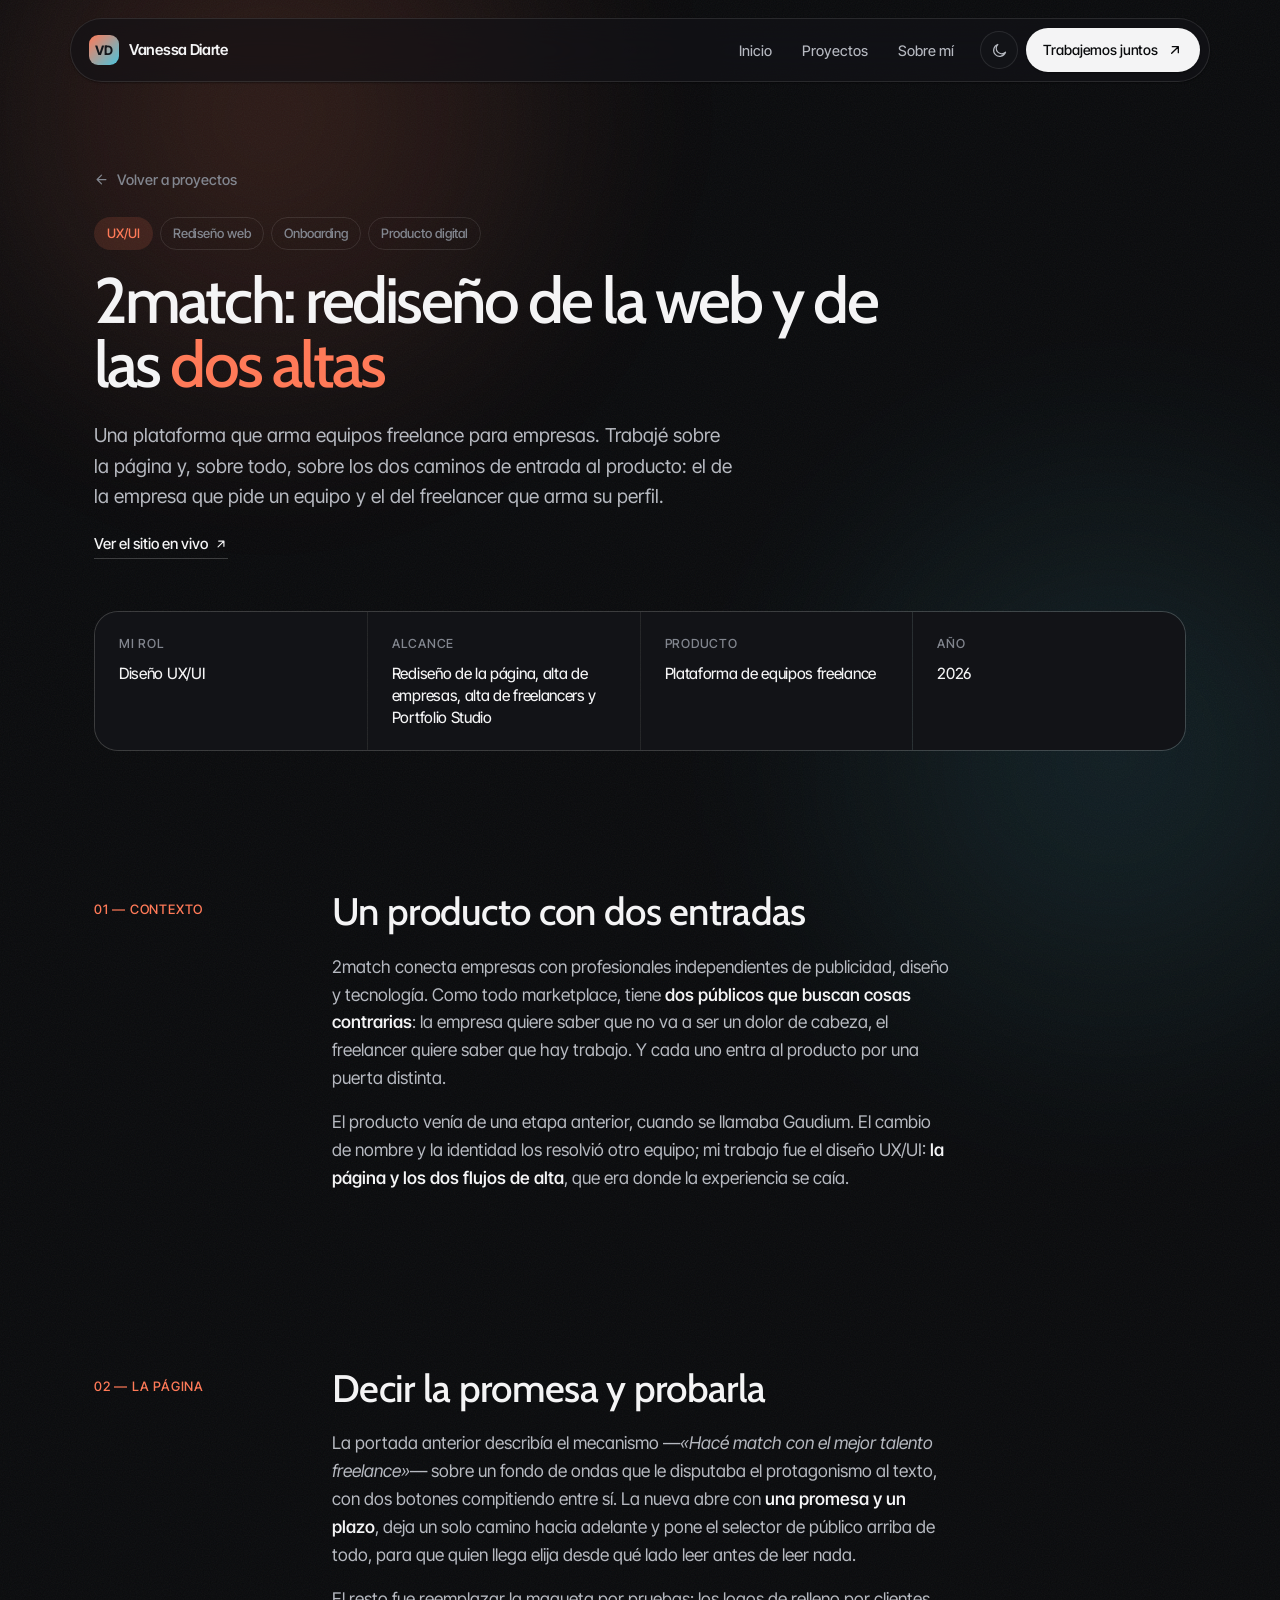
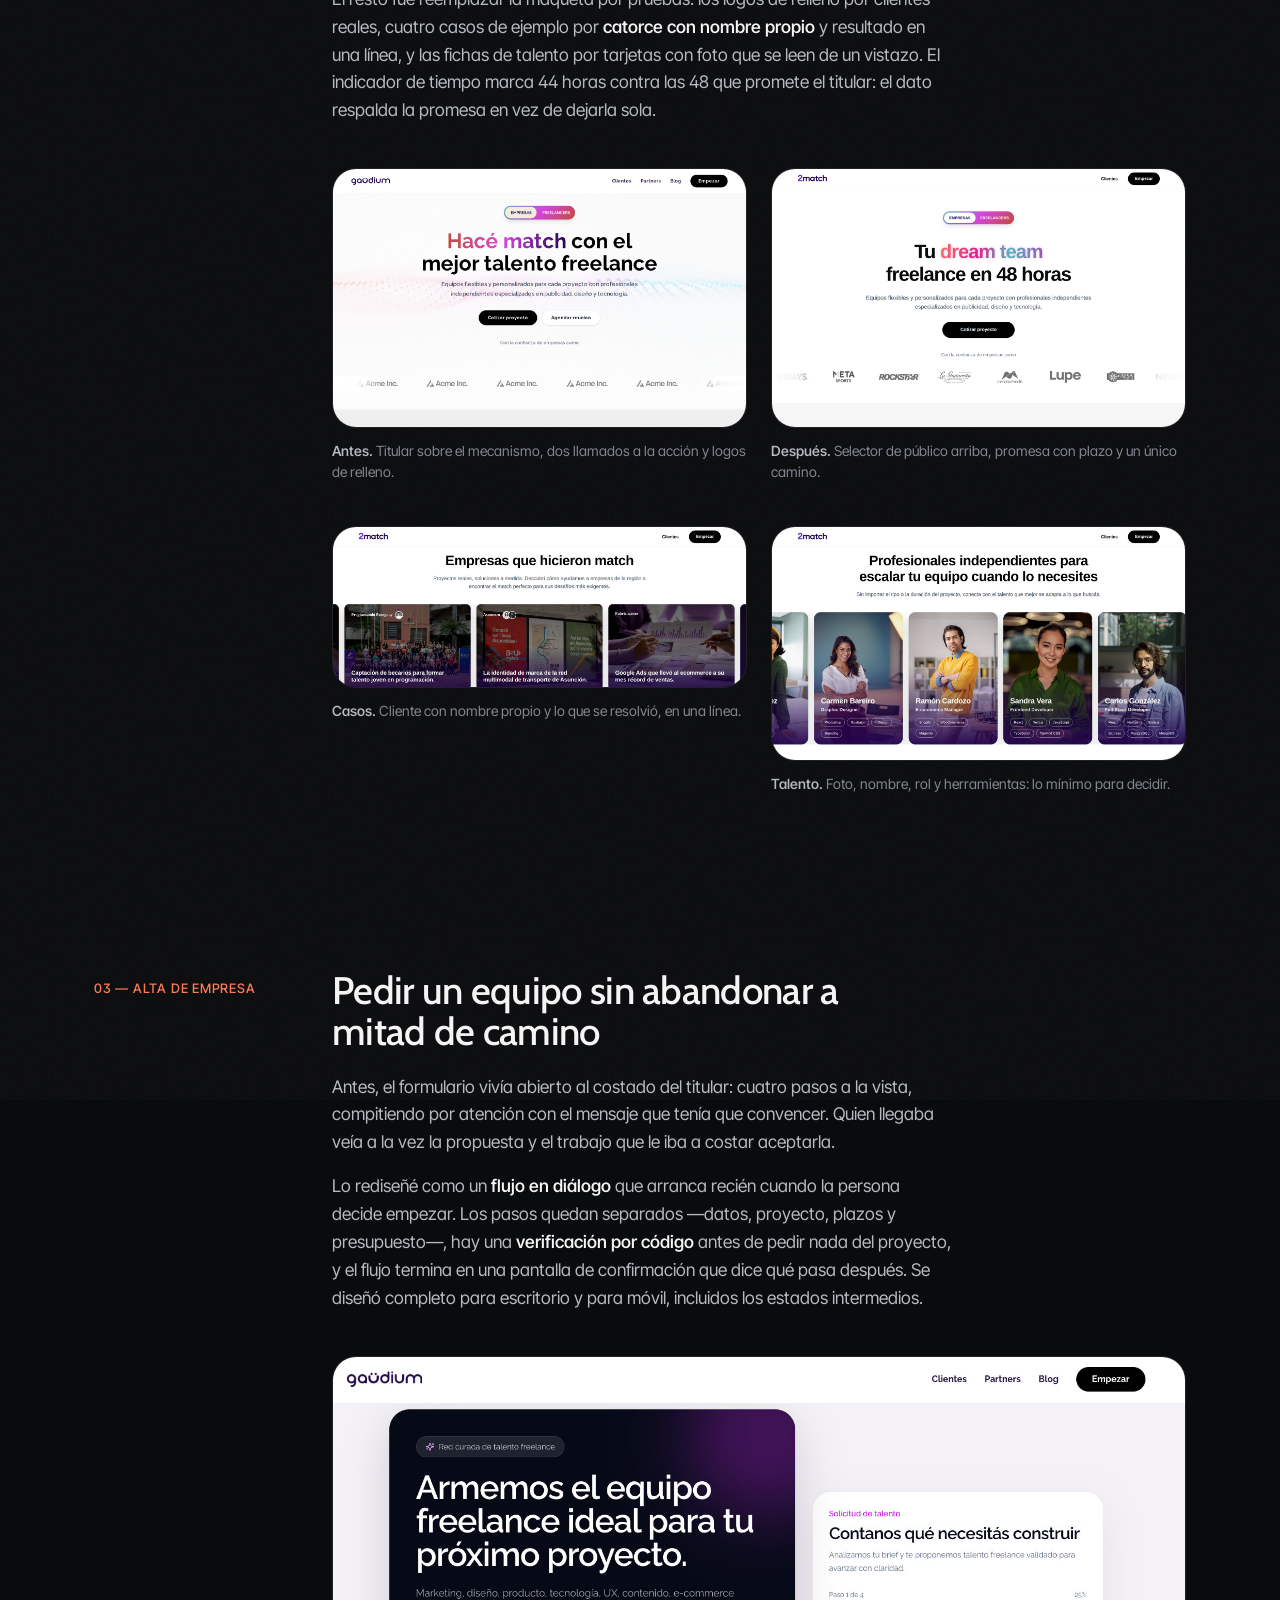
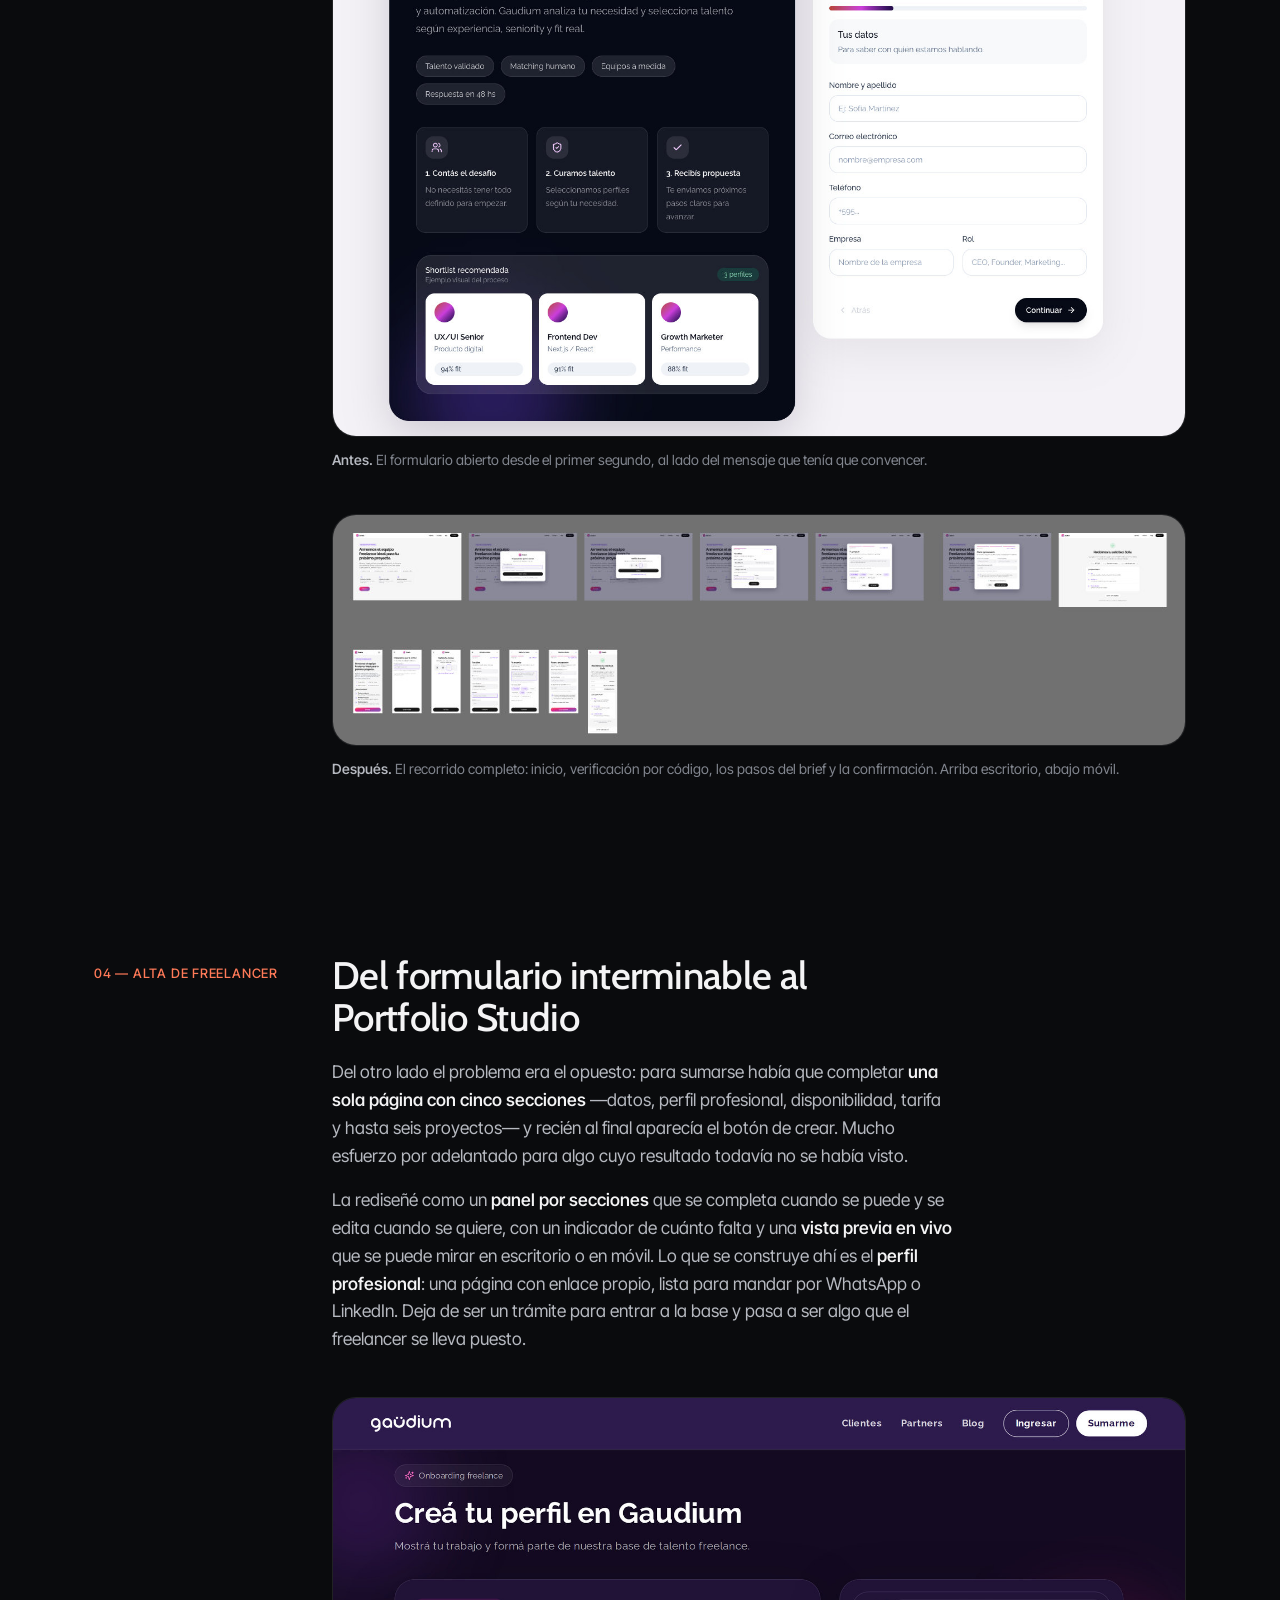
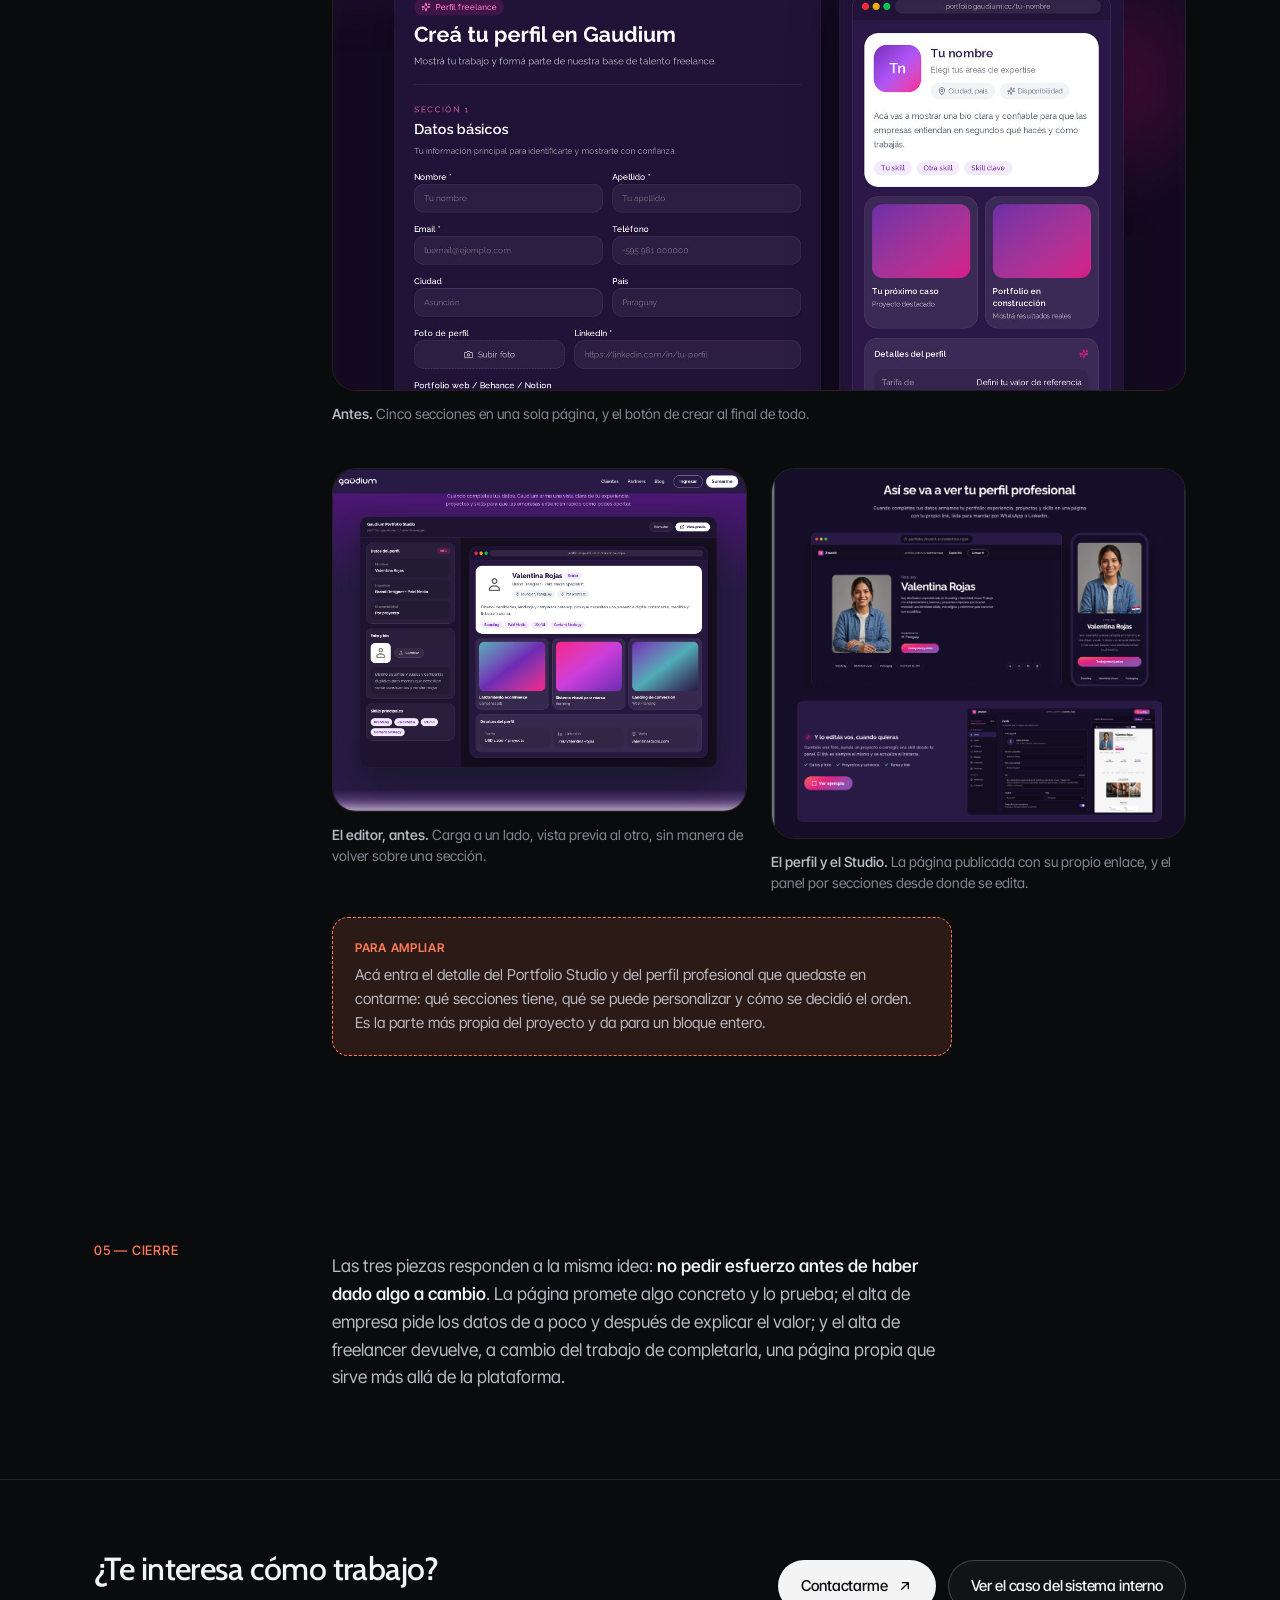
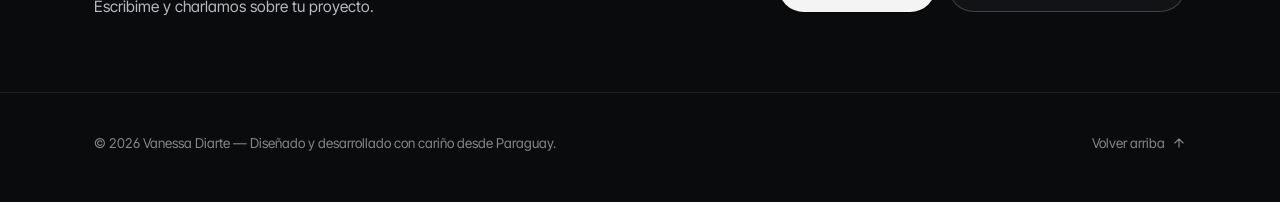
==== commit b66bb5a7: "Reescribe el caso de 2match con el rol y el alcance reales El rol fue diseno UX/UI: el cambio de nom" ====
--- a/proyectos/2match.html
+++ b/proyectos/2match.html
@@ -3,17 +3,17 @@
 <head>
 	<meta charset="utf-8" />
 	<meta name="viewport" content="width=device-width, initial-scale=1" />
-	<title>2match — Del concepto a una plataforma en producción | Vanessa Diarte</title>
-
-	<meta name="description" content="Caso de estudio: el rebranding de Gaudium a 2match y el rediseño de la página de una plataforma de equipos freelance, de la maqueta a los clientes reales." />
+	<title>2match — Rediseño de la web y de las dos altas | Vanessa Diarte</title>
+
+	<meta name="description" content="Caso de estudio UX/UI: el rediseño de la página de 2match y de sus dos flujos de alta, el de empresas y el de freelancers con el Portfolio Studio." />
 	<meta name="author" content="Vanessa Diarte" />
 	<meta name="theme-color" content="#0a0b0d" />
 	<link rel="canonical" href="https://vane-diarte.github.io/portfolio.github.io/proyectos/2match.html" />
 
 	<meta property="og:type" content="article" />
 	<meta property="og:locale" content="es_PY" />
-	<meta property="og:title" content="2match — Del concepto a una plataforma en producción" />
-	<meta property="og:description" content="De Gaudium a 2match: un nombre que dice lo que hace, una promesa con plazo y una página sostenida por clientes reales." />
+	<meta property="og:title" content="2match — Rediseño de la web y de las dos altas" />
+	<meta property="og:description" content="Rediseño de la página y de los dos caminos de entrada al producto: el de la empresa que pide un equipo y el del freelancer que arma su perfil." />
 	<meta property="og:image" content="https://vane-diarte.github.io/portfolio.github.io/images/work/vane-1.png" />
 	<meta property="og:url" content="https://vane-diarte.github.io/portfolio.github.io/proyectos/2match.html" />
 	<meta name="twitter:card" content="summary_large_image" />
@@ -103,18 +103,17 @@
 
 				<div class="project__tags">
 					<span class="tag tag--accent">UX/UI</span>
-					<span class="tag">Rebranding</span>
-					<span class="tag">Landing de producto</span>
-					<span class="tag">Contenido</span>
-				</div>
-
-				<h1>2match: del concepto a una <span class="highlight">plataforma en producción</span></h1>
+					<span class="tag">Rediseño web</span>
+					<span class="tag">Onboarding</span>
+					<span class="tag">Producto digital</span>
+				</div>
+
+				<h1>2match: rediseño de la web y de las <span class="highlight">dos altas</span></h1>
 
 				<p class="case-hero__lead">
-					Una plataforma que arma equipos freelance para empresas. Nació como Gaudium,
-					con contenido de demostración y una promesa todavía difusa, y se convirtió en
-					2match: un nombre que dice lo que hace, una propuesta con un plazo concreto y
-					una página sostenida por clientes reales.
+					Una plataforma que arma equipos freelance para empresas. Trabajé sobre la
+					página y, sobre todo, sobre los dos caminos de entrada al producto: el de
+					la empresa que pide un equipo y el del freelancer que arma su perfil.
 				</p>
 
 				<p class="case-links">
@@ -127,11 +126,11 @@
 				<dl class="case-meta">
 					<div>
 						<dt>Mi rol</dt>
-						<dd><span class="case-fill">confirmá tu rol</span></dd>
+						<dd>Diseño UX/UI</dd>
 					</div>
 					<div>
 						<dt>Alcance</dt>
-						<dd>Rebranding, arquitectura de la página, UI y contenido</dd>
+						<dd>Rediseño de la página, alta de empresas, alta de freelancers y Portfolio Studio</dd>
 					</div>
 					<div>
 						<dt>Producto</dt>
@@ -139,20 +138,9 @@
 					</div>
 					<div>
 						<dt>Año</dt>
-						<dd><span class="case-fill">poné el año</span></dd>
+						<dd>2026</dd>
 					</div>
 				</dl>
-
-				<div class="case-todo">
-					<b>Antes de publicar — completá esto</b>
-					<p>
-						Escribí este caso a partir de las dos versiones del sitio, así que
-						describe el trabajo que se ve, no quién hizo cada parte. Ajustá «Mi rol»
-						y «Alcance» a lo que hiciste vos: si diseñaste, si además escribiste el
-						contenido, si trabajaste con un equipo y quién más participó. Es el dato
-						que primero busca alguien que te está evaluando.
-					</p>
-				</div>
 			</div>
 		</section>
 
@@ -162,177 +150,224 @@
 				<div class="case-block__head">
 					<span class="case-block__num">01 — Contexto</span>
 					<div>
-						<h2>Dos públicos opuestos en una sola página</h2>
+						<h2>Un producto con dos entradas</h2>
 
 						<div class="case-prose">
 							<p>
 								2match conecta empresas con profesionales independientes de
-								publicidad, diseño y tecnología. Como todo marketplace, tiene un
-								problema de comunicación antes que de interfaz: <strong>necesita
-								convencer a dos públicos que buscan cosas contrarias</strong>. La
-								empresa quiere saber que no va a ser un dolor de cabeza; el
-								freelancer quiere saber que hay trabajo.
-							</p>
-							<p>
-								Separarlos en dos sitios era la salida fácil, y la peor: duplica el
-								mantenimiento y deja a cada visitante viendo la mitad de la prueba
-								de que el otro lado existe. La decisión fue resolverlo dentro de la
-								misma página, con un <strong>selector de público</strong> ubicado
-								arriba de todo —incluso por encima del titular— para que quien
-								llega elija desde qué lado quiere leer antes de leer nada.
-							</p>
-						</div>
-					</div>
-				</div>
-			</div>
-		</section>
-
-		<!-- ============ 02 · REBRANDING ============ -->
+								publicidad, diseño y tecnología. Como todo marketplace, tiene
+								<strong>dos públicos que buscan cosas contrarias</strong>: la
+								empresa quiere saber que no va a ser un dolor de cabeza, el
+								freelancer quiere saber que hay trabajo. Y cada uno entra al
+								producto por una puerta distinta.
+							</p>
+							<p>
+								El producto venía de una etapa anterior, cuando se llamaba Gaudium.
+								El cambio de nombre y la identidad los resolvió otro equipo; mi
+								trabajo fue el diseño UX/UI: <strong>la página y los dos flujos de
+								alta</strong>, que era donde la experiencia se caía.
+							</p>
+						</div>
+					</div>
+				</div>
+			</div>
+		</section>
+
+		<!-- ============ 02 · LA PÁGINA ============ -->
 		<section class="case-block">
 			<div class="container">
 				<div class="case-block__head">
-					<span class="case-block__num">02 — Rebranding</span>
-					<div>
-						<h2>De Gaudium a 2match</h2>
+					<span class="case-block__num">02 — La página</span>
+					<div>
+						<h2>Decir la promesa y probarla</h2>
 
 						<div class="case-prose">
 							<p>
-								La primera versión se llamaba <strong>Gaudium</strong>: una palabra
-								en latín, linda de decir y muda sobre el negocio. El cambio de
-								nombre fue la decisión de fondo, y arrastró a todo lo demás.
-								<strong>2match</strong> dice lo que la plataforma hace, se escribe
-								como se busca y le da al logotipo un punto de apoyo: el «2» se lleva
-								el degradado y el resto de la marca queda en negro.
-							</p>
-							<p>
-								El titular siguió el mismo camino. Gaudium abría con
-								<em>«Hacé match con el mejor talento freelance»</em>, que describe
-								el mecanismo; 2match abre con <em>«Tu dream team freelance en 48
-								horas»</em>, que promete un resultado y le pone plazo. Es la
-								diferencia entre contar cómo funciona el producto y decir qué gana
-								quien lo usa.
-							</p>
-							<p>
-								Esa claridad permitió sacar cosas. La navegación pasó de cuatro
-								ítems a dos, los dos botones del hero quedaron en
-								<strong>uno solo</strong>, y el fondo de ondas y partículas que
-								competía con el texto se fue a blanco. El color no desapareció: se
-								concentró donde trabaja —el logotipo, los números, los iconos— en
-								vez de estar repartido por toda la pantalla.
+								La portada anterior describía el mecanismo —<em>«Hacé match con el
+								mejor talento freelance»</em>— sobre un fondo de ondas que le
+								disputaba el protagonismo al texto, con dos botones compitiendo
+								entre sí. La nueva abre con <strong>una promesa y un plazo</strong>,
+								deja un solo camino hacia adelante y pone el selector de público
+								arriba de todo, para que quien llega elija desde qué lado leer antes
+								de leer nada.
+							</p>
+							<p>
+								El resto fue reemplazar la maqueta por pruebas: los logos de relleno
+								por clientes reales, cuatro casos de ejemplo por
+								<strong>catorce con nombre propio</strong> y resultado en una línea,
+								y las fichas de talento por tarjetas con foto que se leen de un
+								vistazo. El indicador de tiempo marca 44 horas contra las 48 que
+								promete el titular: el dato respalda la promesa en vez de dejarla
+								sola.
 							</p>
 						</div>
 
 						<div class="case-figures case-figures--2">
 							<figure class="case-figure">
-								<button class="case-figure__frame" type="button" data-full="../images/work/2match-antes.jpg" data-caption="La portada de la versión anterior" data-slot="la captura de la versión anterior">
-									<img src="../images/work/2match-antes.jpg" alt="Portada de la versión anterior del sitio, con fondo decorativo y dos botones" loading="lazy" />
-								</button>
-								<figcaption><b>Antes.</b> Titular sobre el mecanismo, dos llamados a la acción y un fondo que le disputa el protagonismo al texto.</figcaption>
-							</figure>
-
-							<figure class="case-figure">
-								<button class="case-figure__frame" type="button" data-full="../images/work/2match-despues.jpg" data-caption="La portada actual" data-slot="la captura de la portada actual">
-									<img src="../images/work/2match-despues.jpg" alt="Portada actual del sitio, con el selector de público, un titular con plazo y un solo botón" loading="lazy" />
-								</button>
-								<figcaption><b>Después.</b> El selector de público arriba, una promesa con plazo y un único camino hacia adelante.</figcaption>
-							</figure>
-						</div>
-					</div>
-				</div>
-			</div>
-		</section>
-
-		<!-- ============ 03 · CONTENIDO ============ -->
+								<button class="case-figure__frame" type="button" data-full="../images/work/2match-antes.jpg" data-caption="La portada, antes" data-slot="la captura de la portada anterior">
+									<img src="../images/work/2match-antes.jpg" alt="Portada anterior, con fondo decorativo y dos botones" loading="lazy" />
+								</button>
+								<figcaption><b>Antes.</b> Titular sobre el mecanismo, dos llamados a la acción y logos de relleno.</figcaption>
+							</figure>
+
+							<figure class="case-figure">
+								<button class="case-figure__frame" type="button" data-full="../images/work/2match-despues.jpg" data-caption="La portada, después" data-slot="la captura de la portada actual">
+									<img src="../images/work/2match-despues.jpg" alt="Portada actual, con selector de público, promesa con plazo y un solo botón" loading="lazy" />
+								</button>
+								<figcaption><b>Después.</b> Selector de público arriba, promesa con plazo y un único camino.</figcaption>
+							</figure>
+						</div>
+
+						<div class="case-figures case-figures--2">
+							<figure class="case-figure">
+								<button class="case-figure__frame" type="button" data-full="../images/work/2match-casos.jpg" data-caption="Casos de clientes" data-slot="la captura de los casos">
+									<img src="../images/work/2match-casos.jpg" alt="Casos de clientes con foto del proyecto y su resultado en una línea" loading="lazy" />
+								</button>
+								<figcaption><b>Casos.</b> Cliente con nombre propio y lo que se resolvió, en una línea.</figcaption>
+							</figure>
+
+							<figure class="case-figure">
+								<button class="case-figure__frame" type="button" data-full="../images/work/2match-talento.jpg" data-caption="Fichas de talento" data-slot="la captura de las fichas de talento">
+									<img src="../images/work/2match-talento.jpg" alt="Fichas de talento con foto, nombre, rol y herramientas" loading="lazy" />
+								</button>
+								<figcaption><b>Talento.</b> Foto, nombre, rol y herramientas: lo mínimo para decidir.</figcaption>
+							</figure>
+						</div>
+					</div>
+				</div>
+			</div>
+		</section>
+
+		<!-- ============ 03 · ALTA DE EMPRESA ============ -->
 		<section class="case-block">
 			<div class="container">
 				<div class="case-block__head">
-					<span class="case-block__num">03 — Contenido</span>
-					<div>
-						<h2>Reemplazar la maqueta por pruebas</h2>
+					<span class="case-block__num">03 — Alta de empresa</span>
+					<div>
+						<h2>Pedir un equipo sin abandonar a mitad de camino</h2>
 
 						<div class="case-prose">
 							<p>
-								El cambio más grande no se ve en la forma sino en lo que dice la
-								página. Gaudium mostraba lo que muestra cualquier sitio recién
-								armado: logos de <em>Acme Inc.</em> repetidos y cuatro casos
-								inventados con nombres de ejemplo. Una página así puede estar bien
-								diseñada y no convencer a nadie, porque no prueba nada.
-							</p>
-							<p>
-								En 2match esa capa se reemplazó entera. Los logos son de clientes
-								reales; los casos pasaron de cuatro genéricos a
-								<strong>catorce con nombre propio</strong>, cada uno resumido en una
-								línea que dice qué se resolvió —una campaña, un chatbot que agenda,
-								una identidad de marca, un mes récord de ventas—; y se sumaron
-								cuatro testimonios con nombre, cargo y empresa.
-							</p>
-							<p>
-								Las tarjetas de talento siguieron la misma lógica. Antes eran
-								bloques de texto con un párrafo descriptivo cada uno; ahora son
-								<strong>fichas con foto</strong> que dejan solo el nombre, el rol y
-								las herramientas, y se mueven en un carrusel continuo. Se lee más
-								rápido y se parece más a lo que en realidad se está eligiendo:
-								personas.
-							</p>
-							<p>
-								Hasta los números trabajan a favor. Los tres indicadores del
-								encabezado se animan al entrar en pantalla, y el del tiempo de match
-								marca <strong>44 horas</strong>: menos que las 48 que promete el
-								titular. La promesa no se queda sola, la respalda el dato.
-							</p>
+								Antes, el formulario vivía abierto al costado del titular: cuatro
+								pasos a la vista, compitiendo por atención con el mensaje que tenía
+								que convencer. Quien llegaba veía a la vez la propuesta y el trabajo
+								que le iba a costar aceptarla.
+							</p>
+							<p>
+								Lo rediseñé como un <strong>flujo en diálogo</strong> que arranca
+								recién cuando la persona decide empezar. Los pasos quedan separados
+								—datos, proyecto, plazos y presupuesto—, hay una
+								<strong>verificación por código</strong> antes de pedir nada del
+								proyecto, y el flujo termina en una pantalla de confirmación que
+								dice qué pasa después. Se diseñó completo para escritorio y para
+								móvil, incluidos los estados intermedios.
+							</p>
+						</div>
+
+						<div class="case-figures">
+							<figure class="case-figure">
+								<button class="case-figure__frame" type="button" data-full="../images/work/2match-alta-antes.jpg" data-caption="El alta de empresa, antes" data-slot="la captura del formulario anterior">
+									<img src="../images/work/2match-alta-antes.jpg" alt="Versión anterior: formulario de cuatro pasos siempre abierto junto al titular" loading="lazy" />
+								</button>
+								<figcaption><b>Antes.</b> El formulario abierto desde el primer segundo, al lado del mensaje que tenía que convencer.</figcaption>
+							</figure>
+						</div>
+
+						<div class="case-figures">
+							<figure class="case-figure">
+								<button class="case-figure__frame" type="button" data-full="../images/work/2match-alta-flujo.jpg" data-caption="El flujo rediseñado, escritorio y móvil" data-slot="la captura del flujo rediseñado">
+									<img src="../images/work/2match-alta-flujo.jpg" alt="Flujo rediseñado del alta de empresa en escritorio y móvil, del inicio a la confirmación" loading="lazy" />
+								</button>
+								<figcaption><b>Después.</b> El recorrido completo: inicio, verificación por código, los pasos del brief y la confirmación. Arriba escritorio, abajo móvil.</figcaption>
+							</figure>
+						</div>
+					</div>
+				</div>
+			</div>
+		</section>
+
+		<!-- ============ 04 · ALTA DE FREELANCER ============ -->
+		<section class="case-block">
+			<div class="container">
+				<div class="case-block__head">
+					<span class="case-block__num">04 — Alta de freelancer</span>
+					<div>
+						<h2>Del formulario interminable al Portfolio Studio</h2>
+
+						<div class="case-prose">
+							<p>
+								Del otro lado el problema era el opuesto: para sumarse había que
+								completar <strong>una sola página con cinco secciones</strong>
+								—datos, perfil profesional, disponibilidad, tarifa y hasta seis
+								proyectos— y recién al final aparecía el botón de crear. Mucho
+								esfuerzo por adelantado para algo cuyo resultado todavía no se
+								había visto.
+							</p>
+							<p>
+								La rediseñé como un <strong>panel por secciones</strong> que se
+								completa cuando se puede y se edita cuando se quiere, con un
+								indicador de cuánto falta y una <strong>vista previa en vivo</strong>
+								que se puede mirar en escritorio o en móvil. Lo que se construye ahí
+								es el <strong>perfil profesional</strong>: una página con enlace
+								propio, lista para mandar por WhatsApp o LinkedIn. Deja de ser un
+								trámite para entrar a la base y pasa a ser algo que el freelancer se
+								lleva puesto.
+							</p>
+						</div>
+
+						<div class="case-figures">
+							<figure class="case-figure">
+								<button class="case-figure__frame" type="button" data-full="../images/work/2match-free-antes.jpg" data-caption="El alta de freelancer, antes" data-slot="la captura del alta de freelancer anterior">
+									<img src="../images/work/2match-free-antes.jpg" alt="Versión anterior: una sola página larga con cinco secciones de formulario" loading="lazy" />
+								</button>
+								<figcaption><b>Antes.</b> Cinco secciones en una sola página, y el botón de crear al final de todo.</figcaption>
+							</figure>
 						</div>
 
 						<div class="case-figures case-figures--2">
 							<figure class="case-figure">
-								<button class="case-figure__frame" type="button" data-full="../images/work/2match-casos.jpg" data-caption="Casos de clientes" data-slot="la captura de los casos de clientes">
-									<img src="../images/work/2match-casos.jpg" alt="Sección de casos de clientes, cada uno con foto del proyecto y su resultado en una línea" loading="lazy" />
-								</button>
-								<figcaption><b>Casos.</b> Cada cliente con nombre propio, la foto del proyecto y lo que se resolvió, en una línea.</figcaption>
-							</figure>
-
-							<figure class="case-figure">
-								<button class="case-figure__frame" type="button" data-full="../images/work/2match-talento.jpg" data-caption="Fichas de talento" data-slot="la captura de las fichas de talento">
-									<img src="../images/work/2match-talento.jpg" alt="Fichas de talento con foto, nombre, rol y herramientas, en un carrusel continuo" loading="lazy" />
-								</button>
-								<figcaption><b>Talento.</b> Foto, nombre, rol y herramientas: lo mínimo para decidir, en un carrusel que no se detiene.</figcaption>
-							</figure>
-						</div>
-					</div>
-				</div>
-			</div>
-		</section>
-
-		<!-- ============ 04 · CIERRE ============ -->
+								<button class="case-figure__frame" type="button" data-full="../images/work/2match-perfil-antes.jpg" data-caption="El editor de perfil, antes" data-slot="la captura del editor anterior">
+									<img src="../images/work/2match-perfil-antes.jpg" alt="Versión anterior del editor de perfil, con la carga a la izquierda y la vista previa a la derecha" loading="lazy" />
+								</button>
+								<figcaption><b>El editor, antes.</b> Carga a un lado, vista previa al otro, sin manera de volver sobre una sección.</figcaption>
+							</figure>
+
+							<figure class="case-figure">
+								<button class="case-figure__frame" type="button" data-full="../images/work/2match-perfil.jpg" data-caption="El perfil profesional y el Portfolio Studio" data-slot="la captura del perfil y el studio">
+									<img src="../images/work/2match-perfil.jpg" alt="El perfil profesional publicado y el panel del Portfolio Studio con vista previa en vivo" loading="lazy" />
+								</button>
+								<figcaption><b>El perfil y el Studio.</b> La página publicada con su propio enlace, y el panel por secciones desde donde se edita.</figcaption>
+							</figure>
+						</div>
+
+						<div class="case-todo">
+							<b>Para ampliar</b>
+							<p>
+								Acá entra el detalle del Portfolio Studio y del perfil profesional
+								que quedaste en contarme: qué secciones tiene, qué se puede
+								personalizar y cómo se decidió el orden. Es la parte más propia del
+								proyecto y da para un bloque entero.
+							</p>
+						</div>
+					</div>
+				</div>
+			</div>
+		</section>
+
+		<!-- ============ 05 · CIERRE ============ -->
 		<section class="case-block">
 			<div class="container">
 				<div class="case-block__head">
-					<span class="case-block__num">04 — Cierre</span>
-					<div>
-						<h2>Qué quedó</h2>
-
+					<span class="case-block__num">05 — Cierre</span>
+					<div>
 						<div class="case-prose">
 							<p>
-								2match está en producción y es un sitio que se sostiene solo: una
-								promesa con plazo, tres modalidades de trabajo explicadas en sus
-								propios términos, un catálogo de perfiles que se recorre sin
-								esfuerzo y una pared de clientes que respalda todo lo anterior.
-							</p>
-							<p>
-								Lo que más me quedó del proyecto es que el rediseño más efectivo no
-								fue visual. Cambiar el nombre, prometer un plazo y reemplazar los
-								datos de relleno por pruebas reales movió la aguja más que
-								cualquier decisión de color o de tipografía. El diseño puso todo eso
-								en orden; pero lo que convence es tener algo verdadero que mostrar.
-							</p>
-						</div>
-
-						<div class="case-todo">
-							<b>Para completar</b>
-							<p>
-								Si tenés algún número del después —consultas que llegan, tasa de
-								conversión, cuántos proyectos entraron por la web— va acá. Y si el
-								proyecto sigue creciendo, contá qué viene: la sección de
-								freelancers, el blog, las páginas de cada caso.
+								Las tres piezas responden a la misma idea: <strong>no pedir esfuerzo
+								antes de haber dado algo a cambio</strong>. La página promete algo
+								concreto y lo prueba; el alta de empresa pide los datos de a poco y
+								después de explicar el valor; y el alta de freelancer devuelve, a
+								cambio del trabajo de completarla, una página propia que sirve más
+								allá de la plataforma.
 							</p>
 						</div>
 					</div>
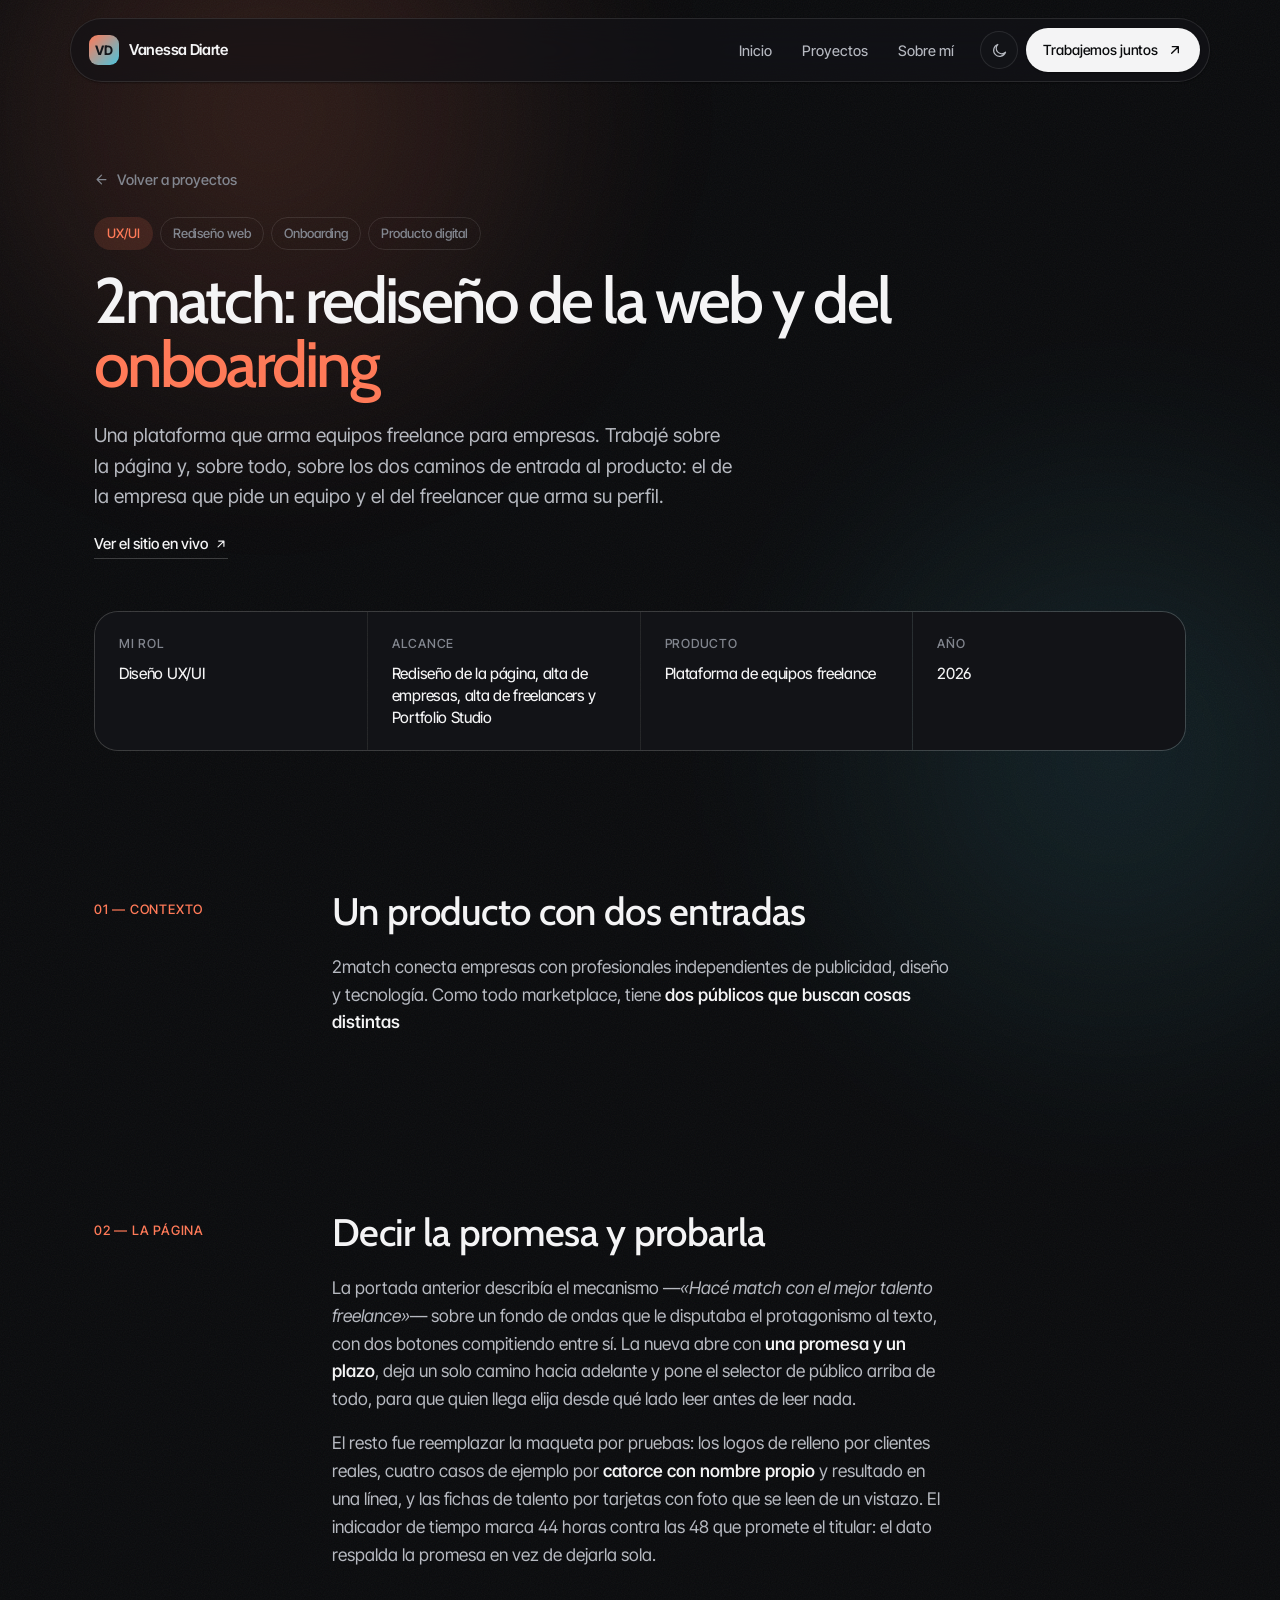
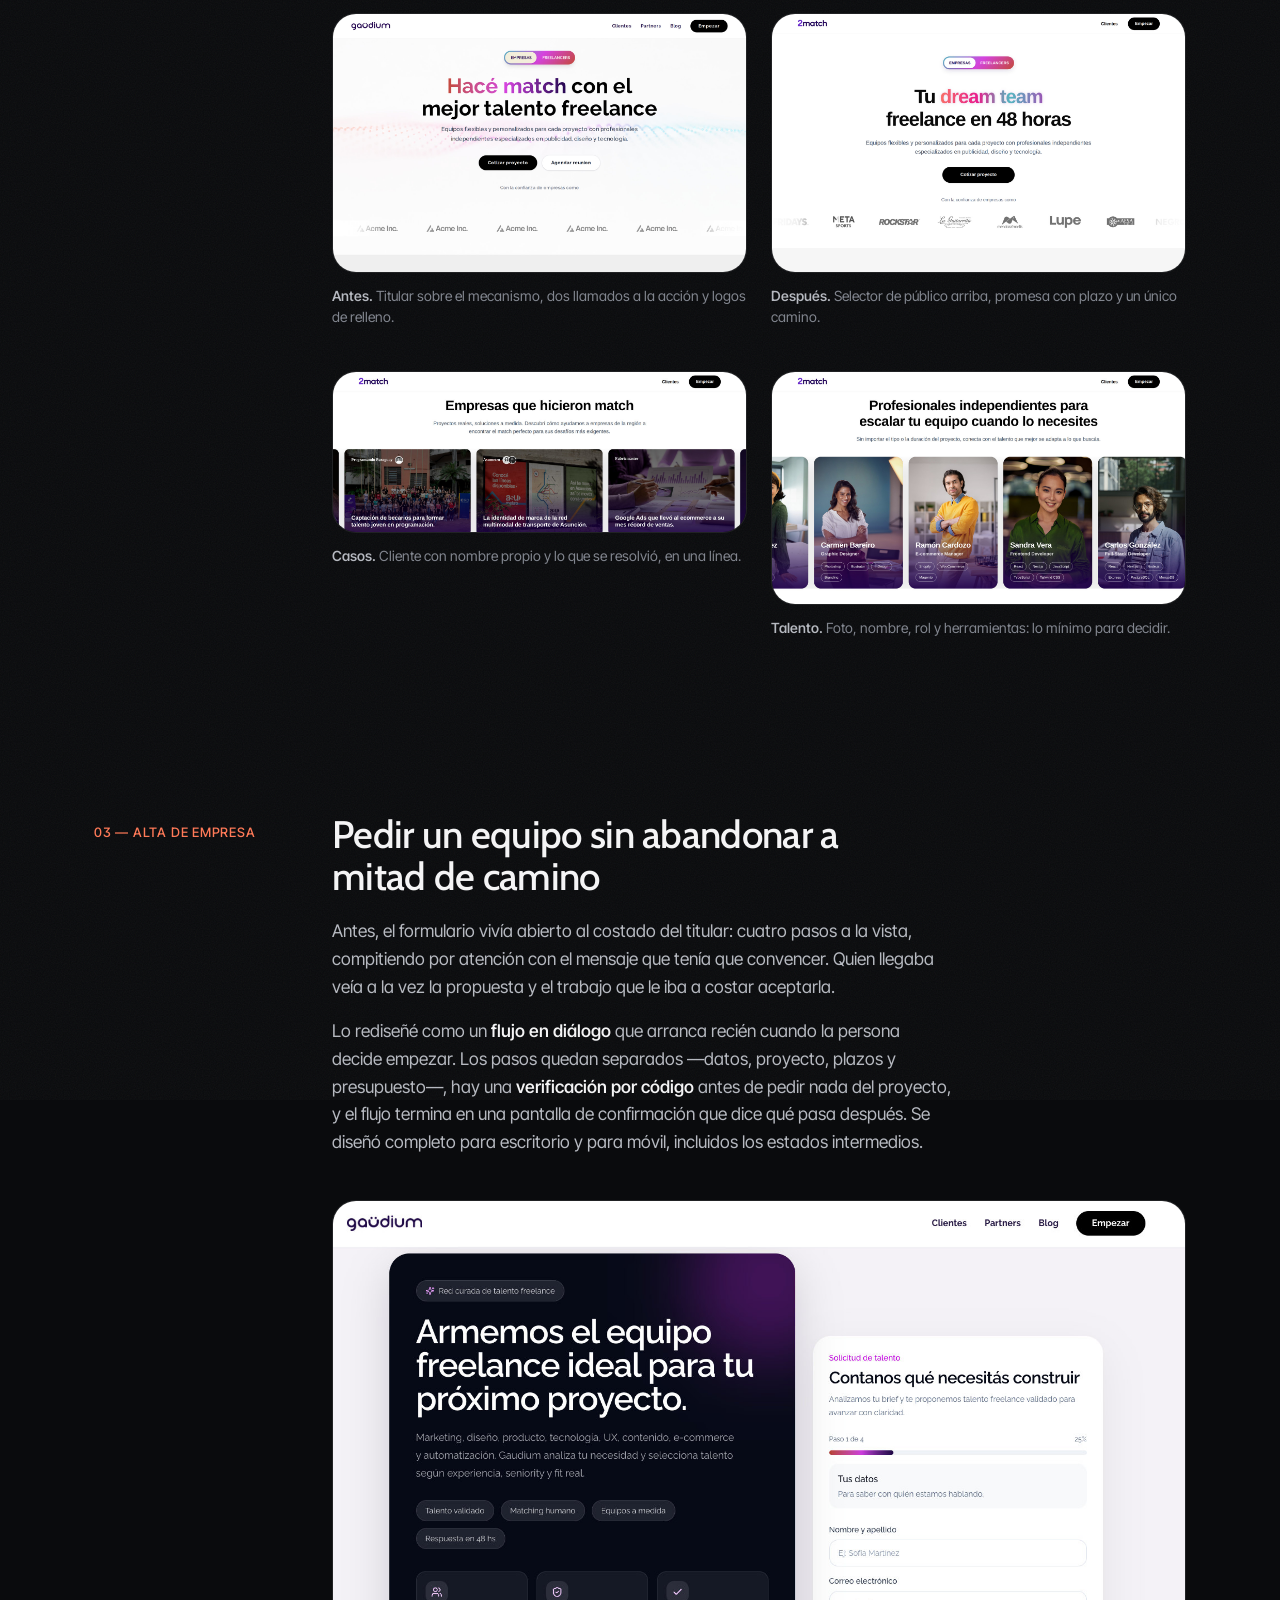
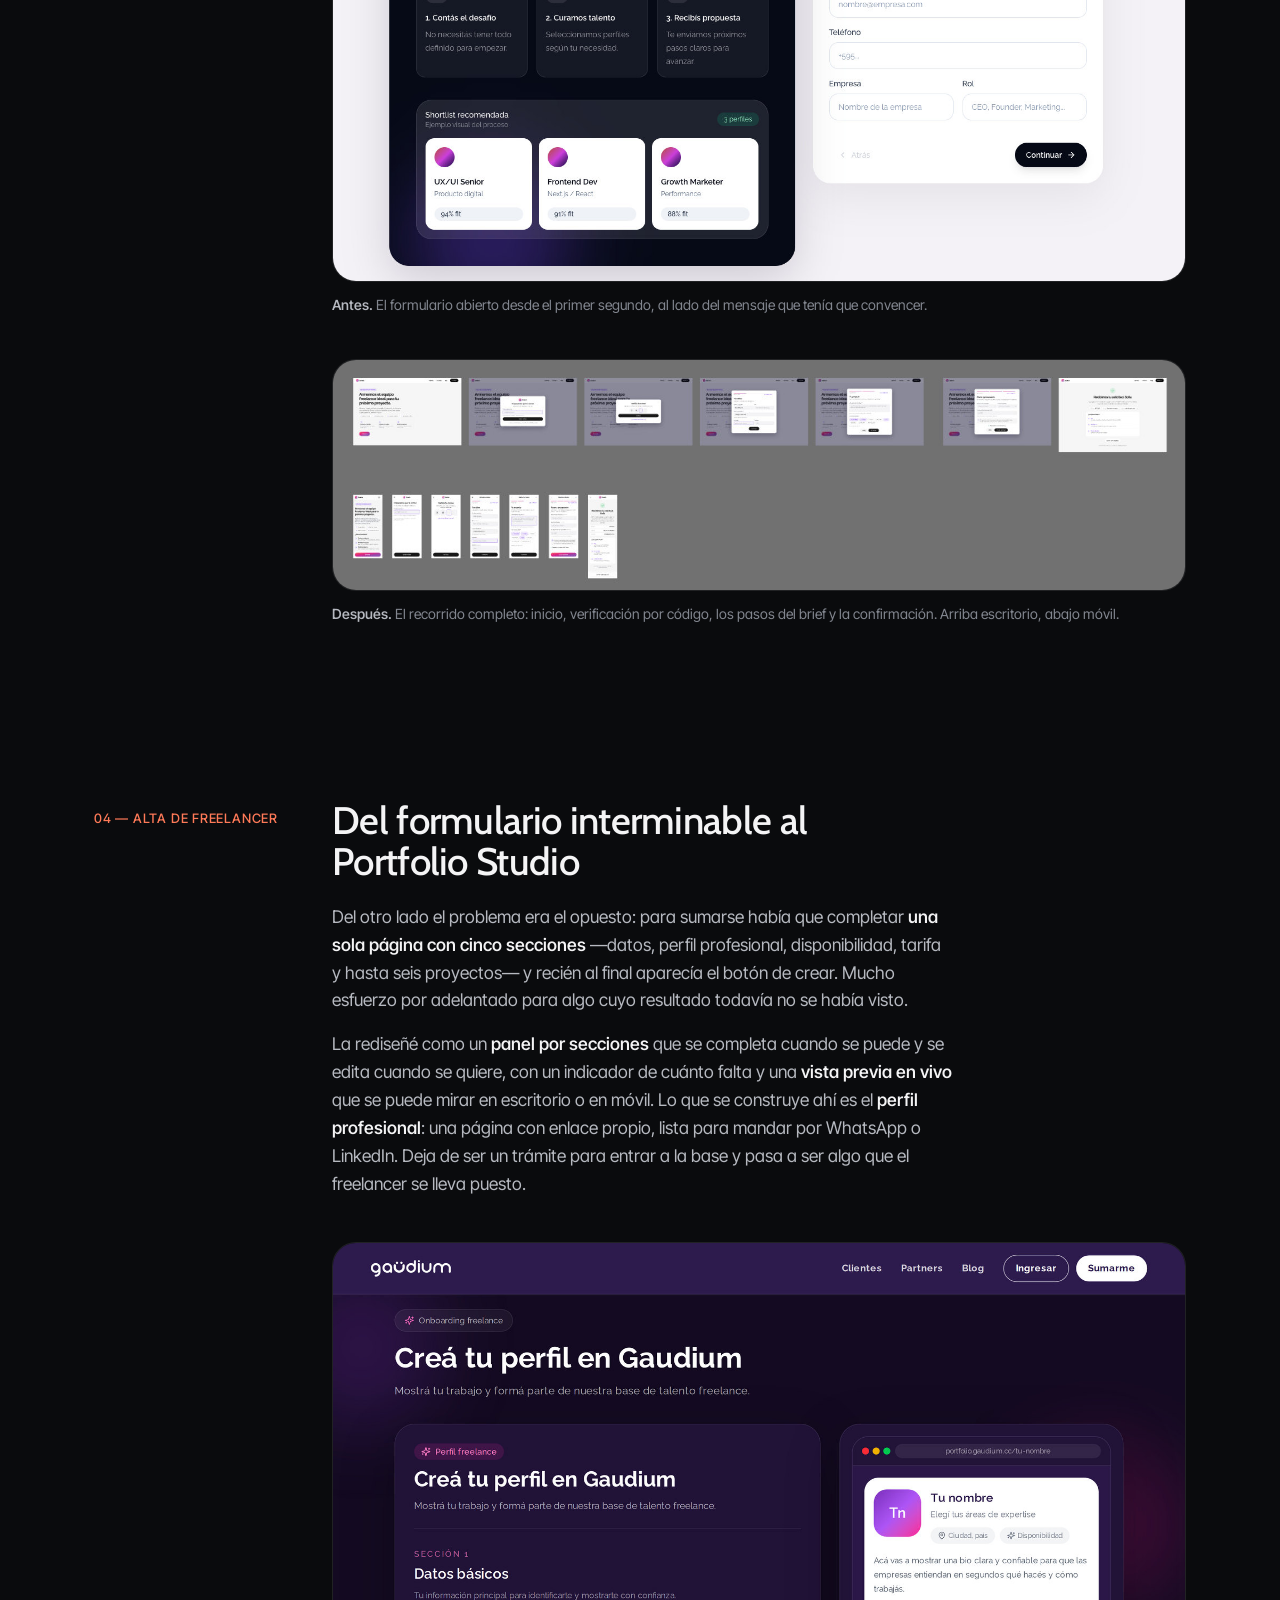
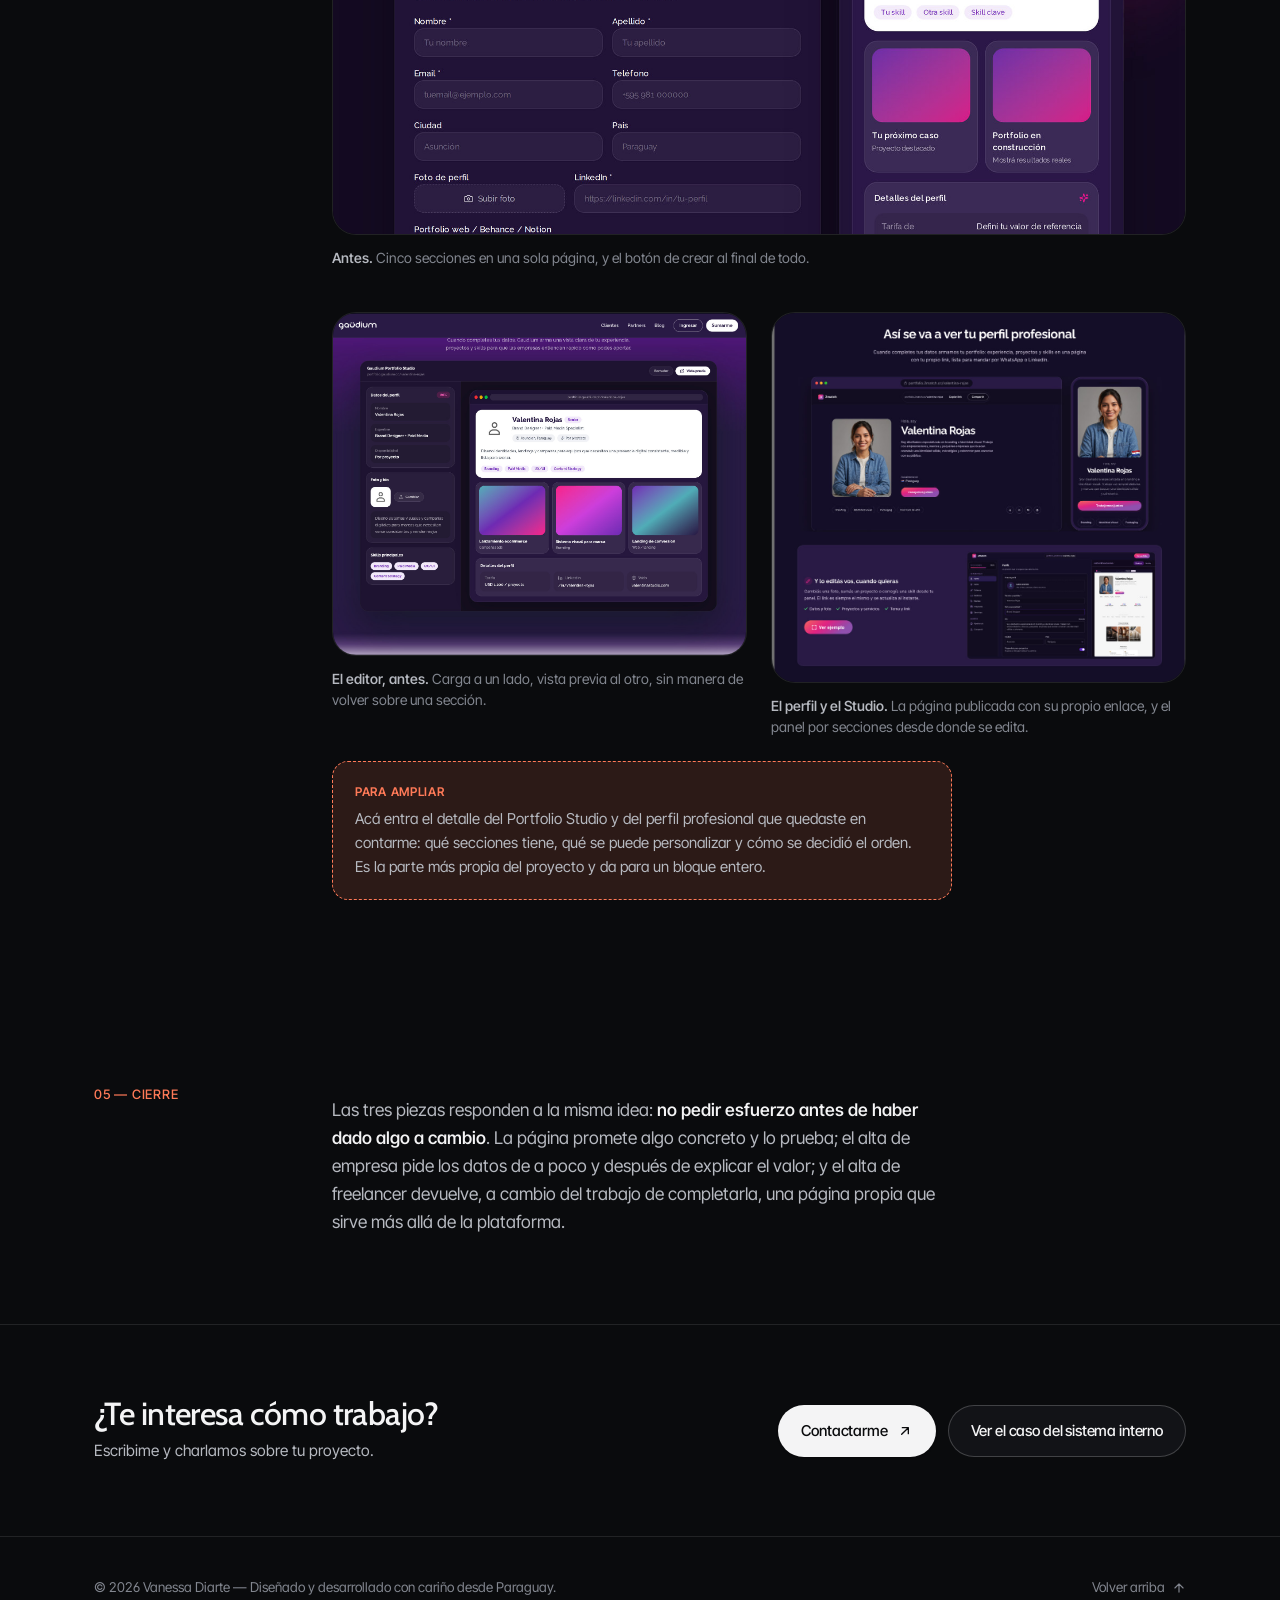
==== commit 7ab24474: "update text" ====
--- a/proyectos/2match.html
+++ b/proyectos/2match.html
@@ -3,7 +3,7 @@
 <head>
 	<meta charset="utf-8" />
 	<meta name="viewport" content="width=device-width, initial-scale=1" />
-	<title>2match — Rediseño de la web y de las dos altas | Vanessa Diarte</title>
+	<title>2match — Rediseño de la web y del onboarding | Vanessa Diarte</title>
 
 	<meta name="description" content="Caso de estudio UX/UI: el rediseño de la página de 2match y de sus dos flujos de alta, el de empresas y el de freelancers con el Portfolio Studio." />
 	<meta name="author" content="Vanessa Diarte" />
@@ -108,7 +108,7 @@
 					<span class="tag">Producto digital</span>
 				</div>
 
-				<h1>2match: rediseño de la web y de las <span class="highlight">dos altas</span></h1>
+				<h1>2match: rediseño de la web y del <span class="highlight">onboarding</span></h1>
 
 				<p class="case-hero__lead">
 					Una plataforma que arma equipos freelance para empresas. Trabajé sobre la
@@ -156,17 +156,9 @@
 							<p>
 								2match conecta empresas con profesionales independientes de
 								publicidad, diseño y tecnología. Como todo marketplace, tiene
-								<strong>dos públicos que buscan cosas contrarias</strong>: la
-								empresa quiere saber que no va a ser un dolor de cabeza, el
-								freelancer quiere saber que hay trabajo. Y cada uno entra al
-								producto por una puerta distinta.
-							</p>
-							<p>
-								El producto venía de una etapa anterior, cuando se llamaba Gaudium.
-								El cambio de nombre y la identidad los resolvió otro equipo; mi
-								trabajo fue el diseño UX/UI: <strong>la página y los dos flujos de
-								alta</strong>, que era donde la experiencia se caía.
-							</p>
+								<strong>dos públicos que buscan cosas distintas</strong>
+							</p>
+						
 						</div>
 					</div>
 				</div>
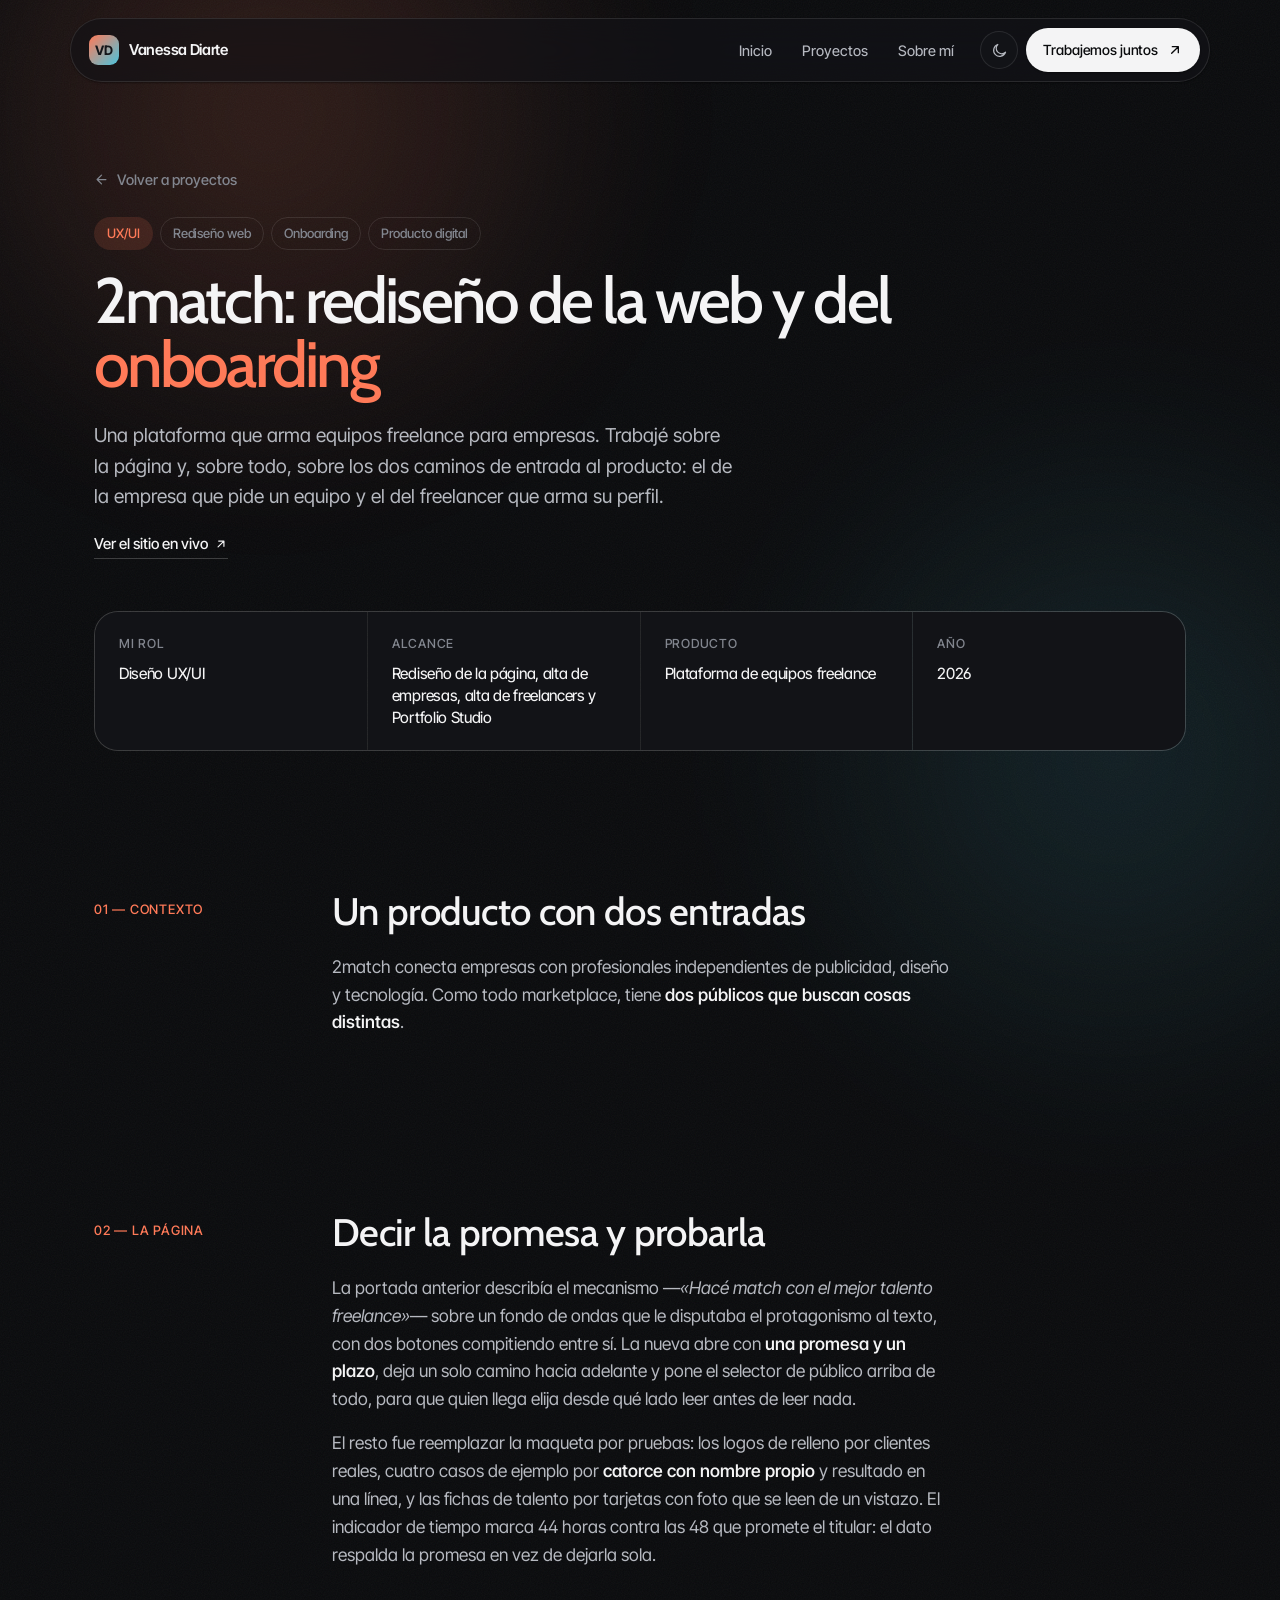
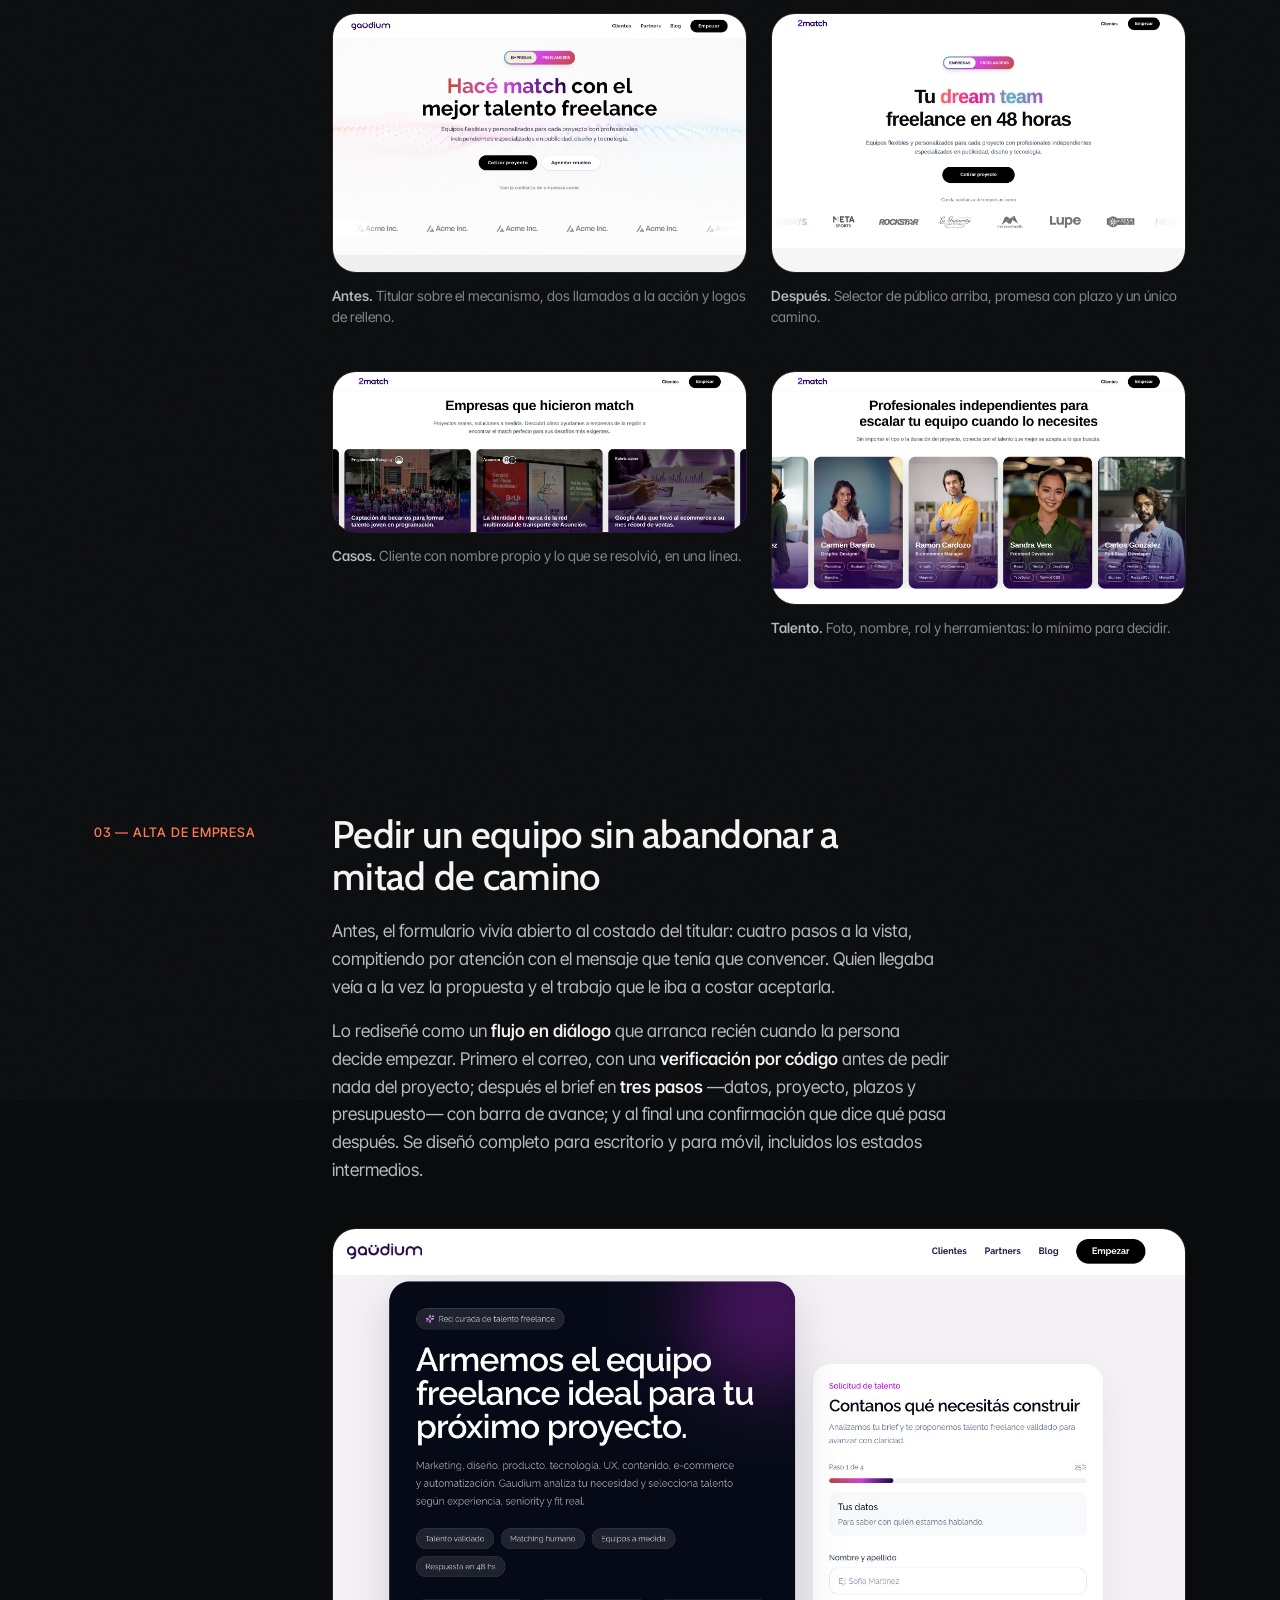
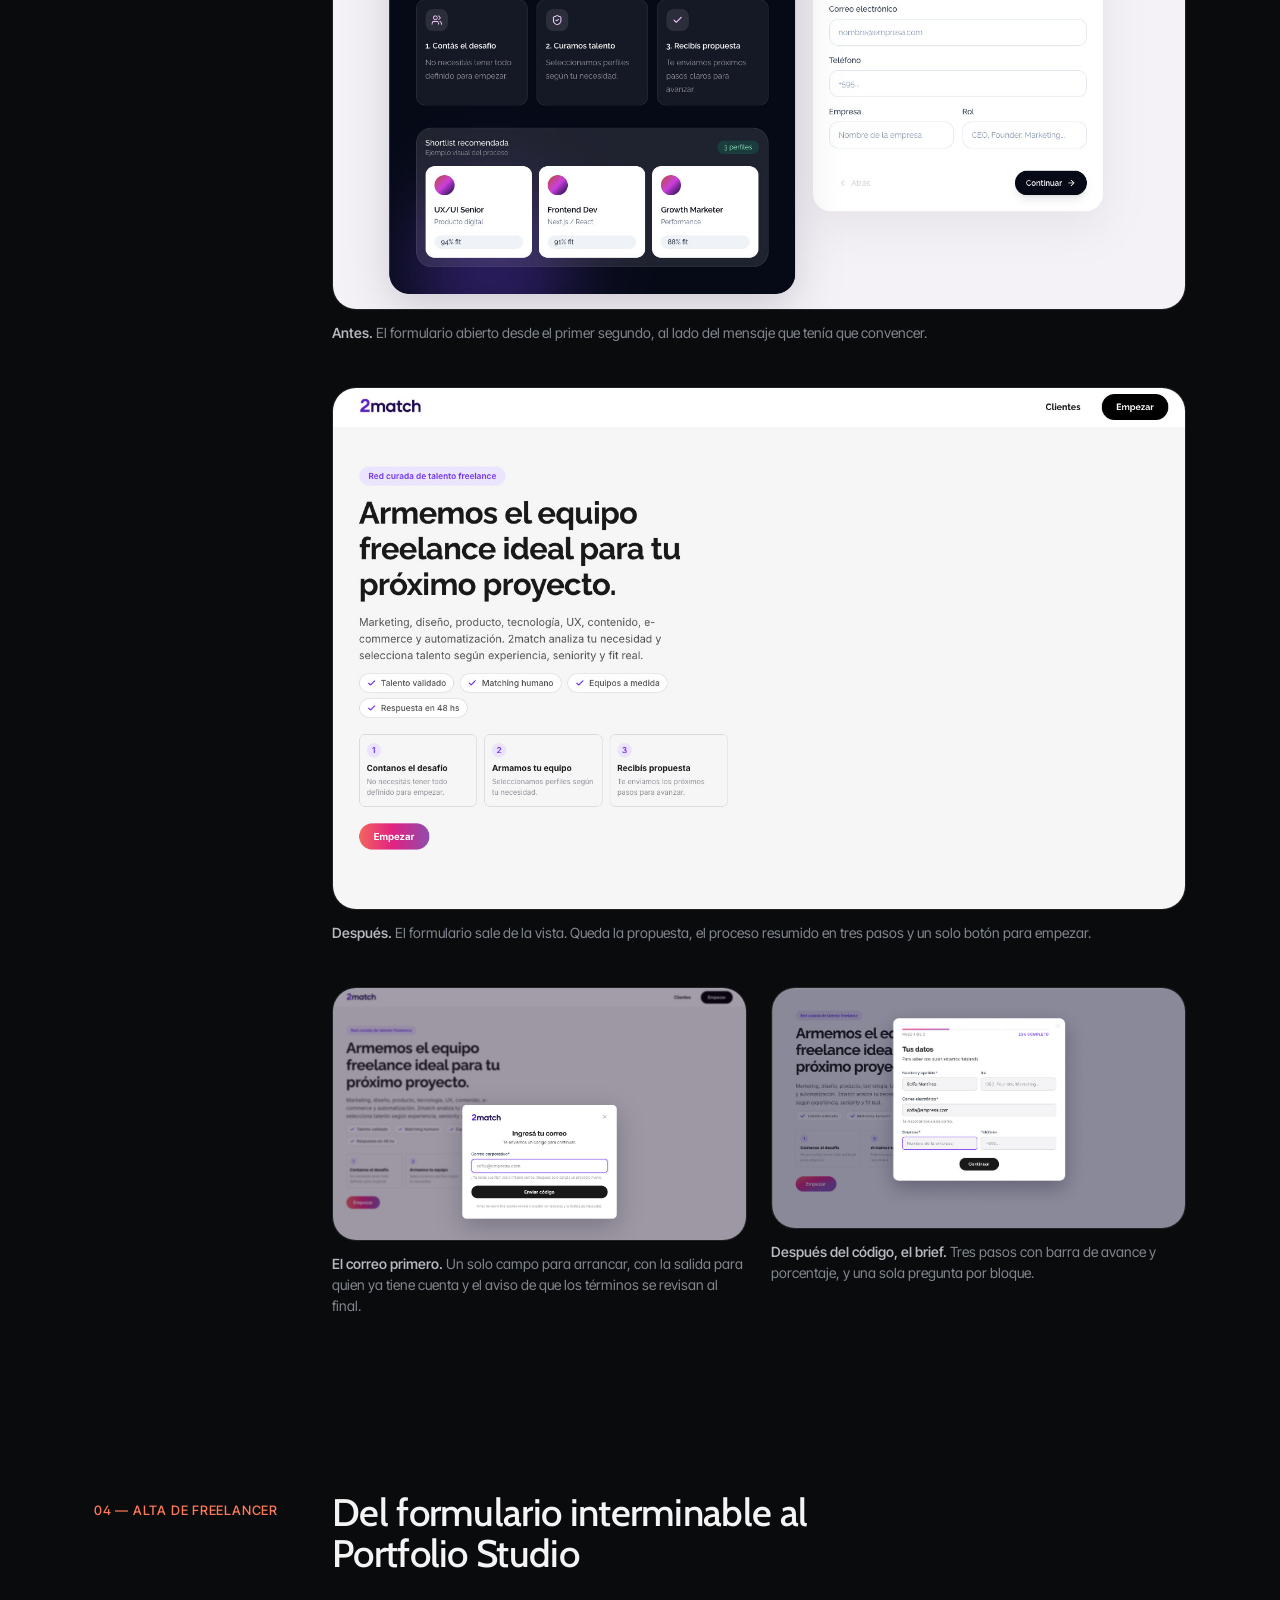
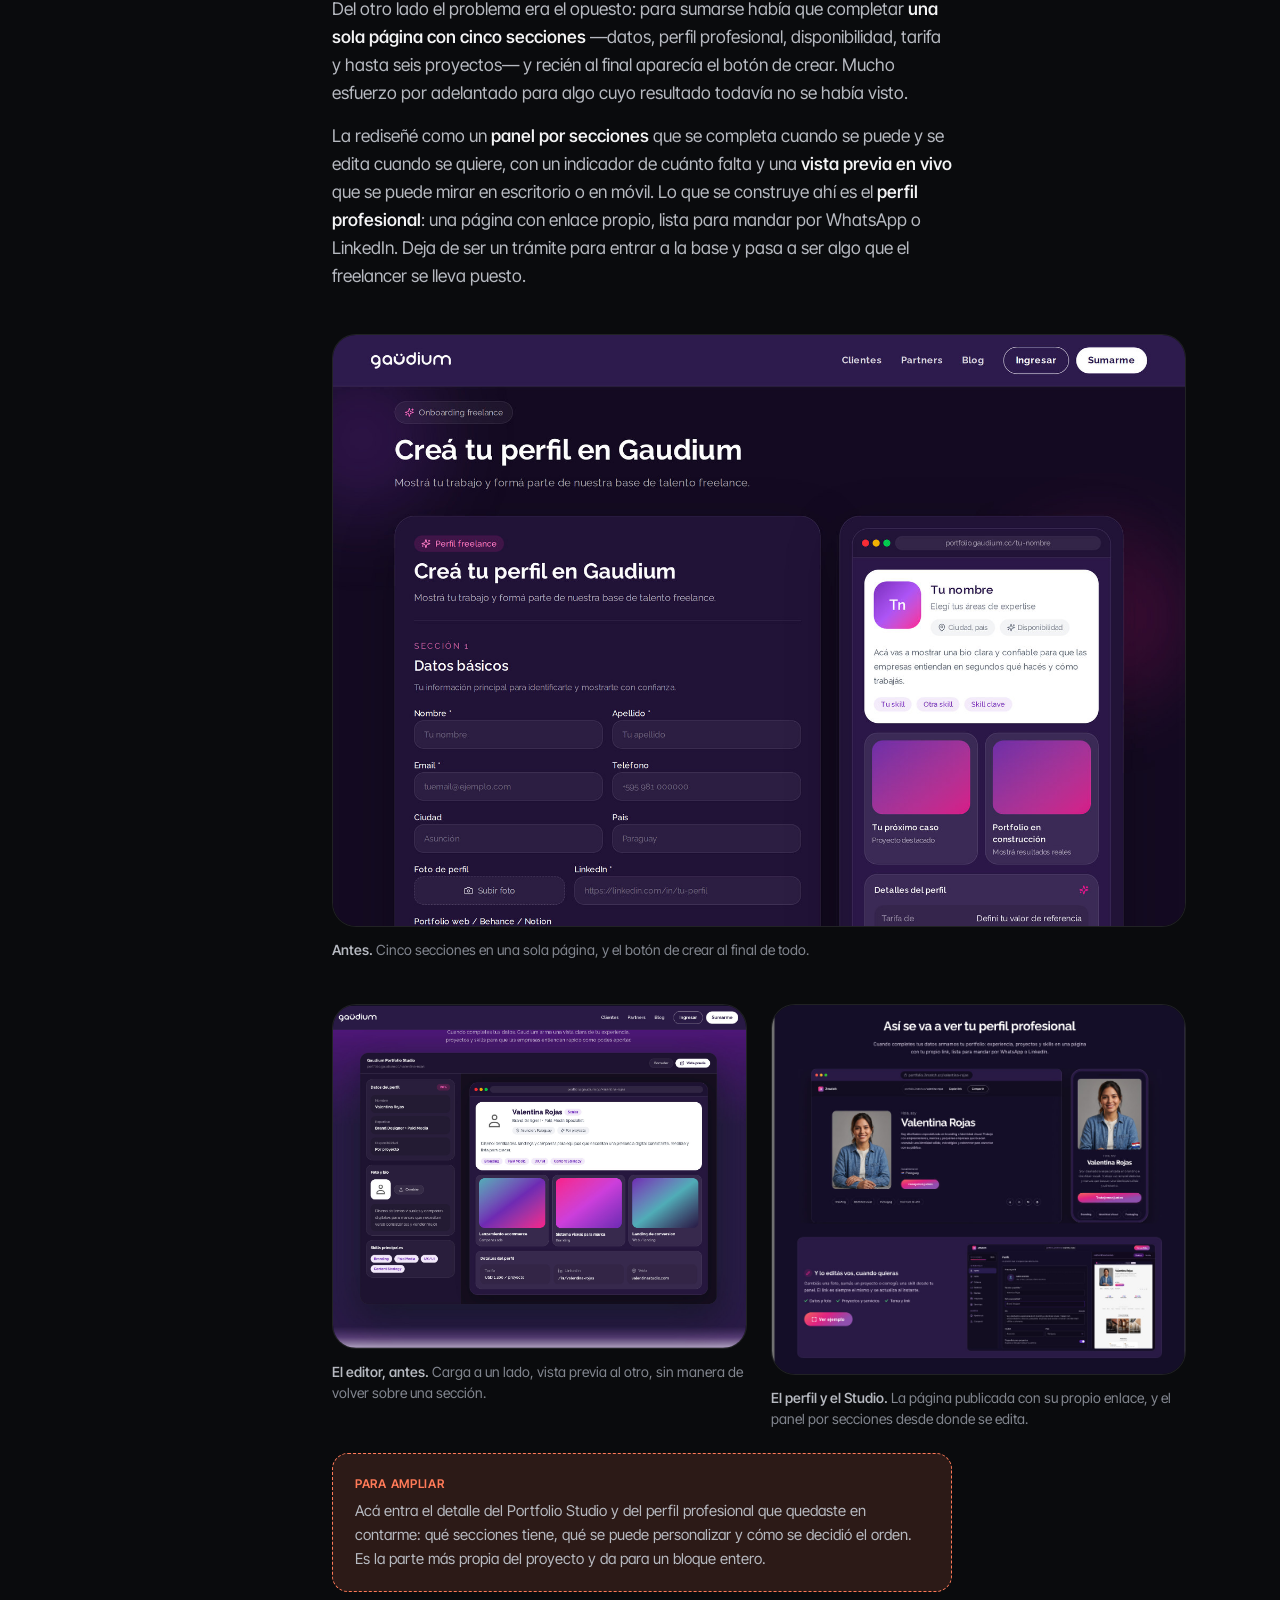
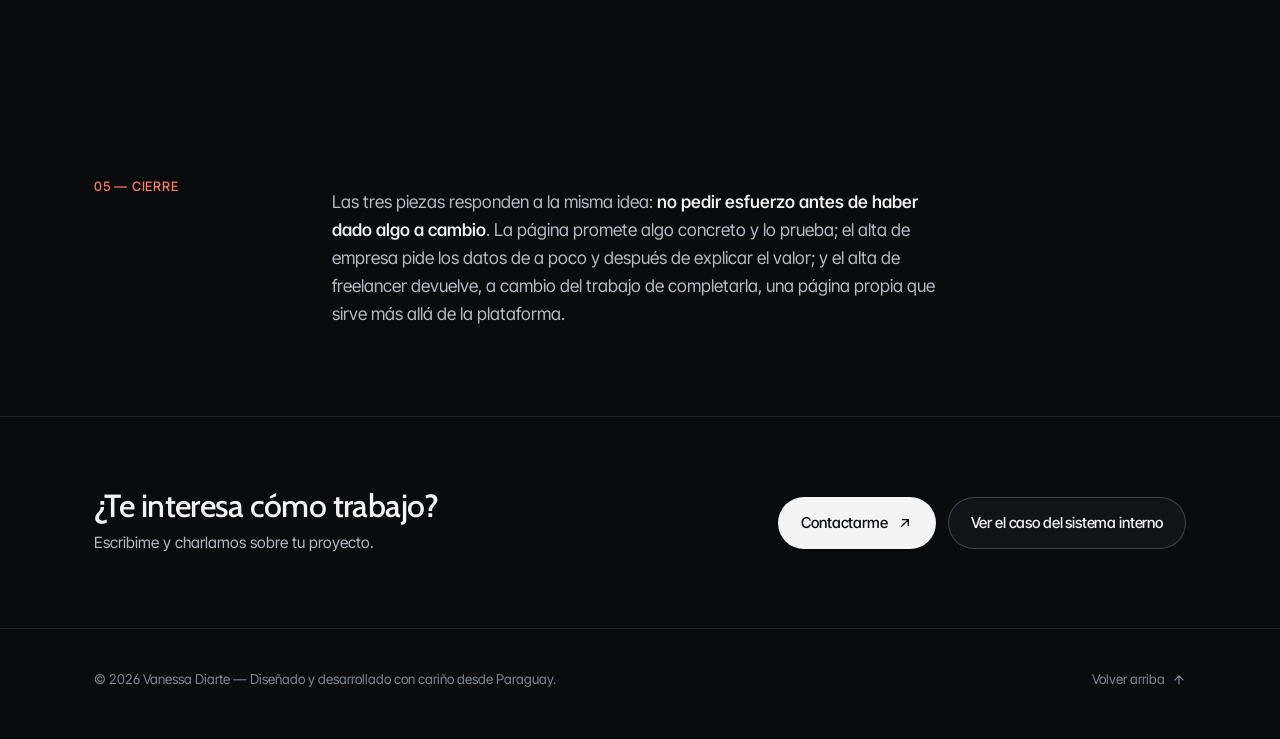
==== commit d9248e27: "Reemplaza el tablero del alta de empresa por las pantallas finales Saca la captura del tablero de Fi" ====
--- a/proyectos/2match.html
+++ b/proyectos/2match.html
@@ -156,9 +156,8 @@
 							<p>
 								2match conecta empresas con profesionales independientes de
 								publicidad, diseño y tecnología. Como todo marketplace, tiene
-								<strong>dos públicos que buscan cosas distintas</strong>
-							</p>
-						
+								<strong>dos públicos que buscan cosas distintas</strong>.
+							</p>
 						</div>
 					</div>
 				</div>
@@ -247,12 +246,12 @@
 							</p>
 							<p>
 								Lo rediseñé como un <strong>flujo en diálogo</strong> que arranca
-								recién cuando la persona decide empezar. Los pasos quedan separados
-								—datos, proyecto, plazos y presupuesto—, hay una
+								recién cuando la persona decide empezar. Primero el correo, con una
 								<strong>verificación por código</strong> antes de pedir nada del
-								proyecto, y el flujo termina en una pantalla de confirmación que
-								dice qué pasa después. Se diseñó completo para escritorio y para
-								móvil, incluidos los estados intermedios.
+								proyecto; después el brief en <strong>tres pasos</strong> —datos,
+								proyecto, plazos y presupuesto— con barra de avance; y al final una
+								confirmación que dice qué pasa después. Se diseñó completo para
+								escritorio y para móvil, incluidos los estados intermedios.
 							</p>
 						</div>
 
@@ -267,10 +266,26 @@
 
 						<div class="case-figures">
 							<figure class="case-figure">
-								<button class="case-figure__frame" type="button" data-full="../images/work/2match-alta-flujo.jpg" data-caption="El flujo rediseñado, escritorio y móvil" data-slot="la captura del flujo rediseñado">
-									<img src="../images/work/2match-alta-flujo.jpg" alt="Flujo rediseñado del alta de empresa en escritorio y móvil, del inicio a la confirmación" loading="lazy" />
-								</button>
-								<figcaption><b>Después.</b> El recorrido completo: inicio, verificación por código, los pasos del brief y la confirmación. Arriba escritorio, abajo móvil.</figcaption>
+								<button class="case-figure__frame" type="button" data-full="../images/work/2match-alta-01.jpg" data-caption="La página del pedido, rediseñada" data-slot="la captura de la página del pedido">
+									<img src="../images/work/2match-alta-01.jpg" alt="Página del pedido rediseñada: propuesta, los tres pasos del proceso y un solo botón" loading="lazy" />
+								</button>
+								<figcaption><b>Después.</b> El formulario sale de la vista. Queda la propuesta, el proceso resumido en tres pasos y un solo botón para empezar.</figcaption>
+							</figure>
+						</div>
+
+						<div class="case-figures case-figures--2">
+							<figure class="case-figure">
+								<button class="case-figure__frame" type="button" data-full="../images/work/2match-alta-02.jpg" data-caption="Verificación por correo" data-slot="la captura de la verificación por correo">
+									<img src="../images/work/2match-alta-02.jpg" alt="Diálogo que pide el correo corporativo para enviar un código de verificación" loading="lazy" />
+								</button>
+								<figcaption><b>El correo primero.</b> Un solo campo para arrancar, con la salida para quien ya tiene cuenta y el aviso de que los términos se revisan al final.</figcaption>
+							</figure>
+
+							<figure class="case-figure">
+								<button class="case-figure__frame" type="button" data-full="../images/work/2match-alta-03.jpg" data-caption="El brief, paso 1 de 3" data-slot="la captura del brief por pasos">
+									<img src="../images/work/2match-alta-03.jpg" alt="Primer paso del brief, con barra de avance y porcentaje completado" loading="lazy" />
+								</button>
+								<figcaption><b>Después del código, el brief.</b> Tres pasos con barra de avance y porcentaje, y una sola pregunta por bloque.</figcaption>
 							</figure>
 						</div>
 					</div>
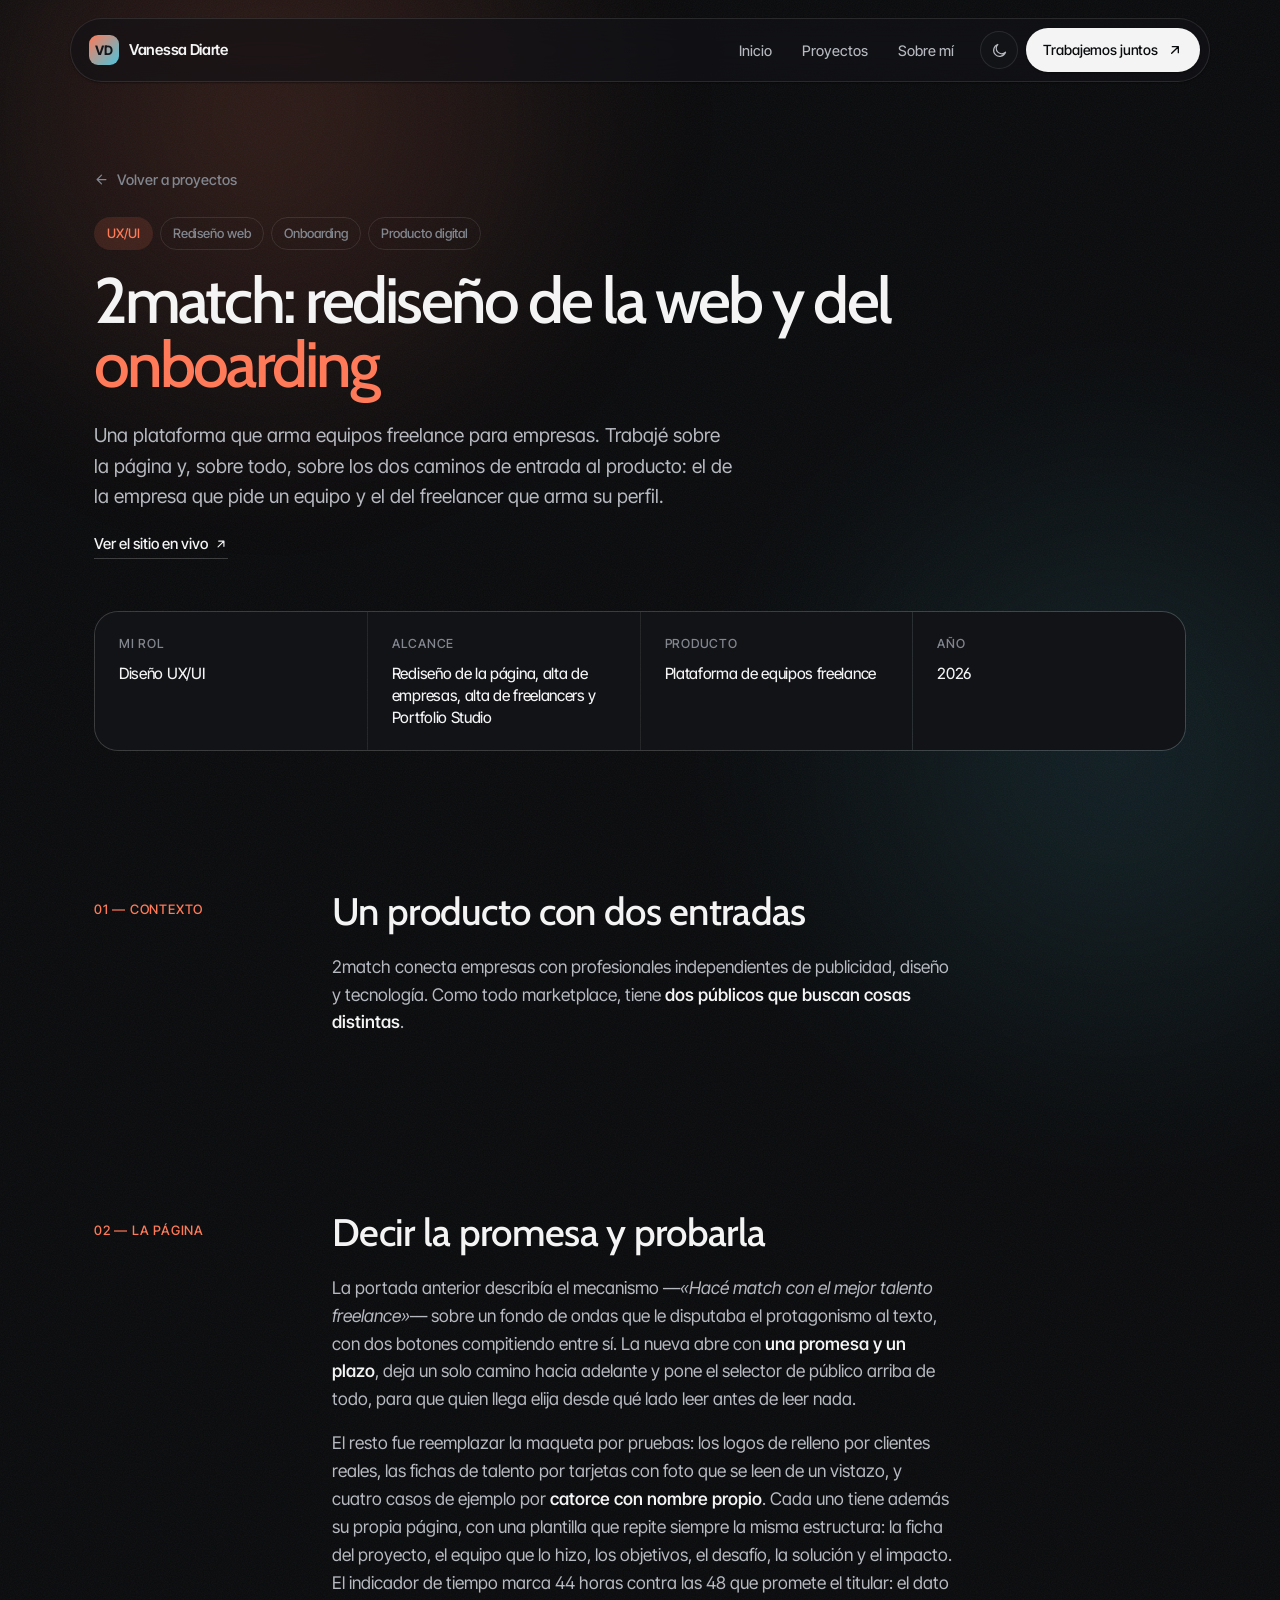
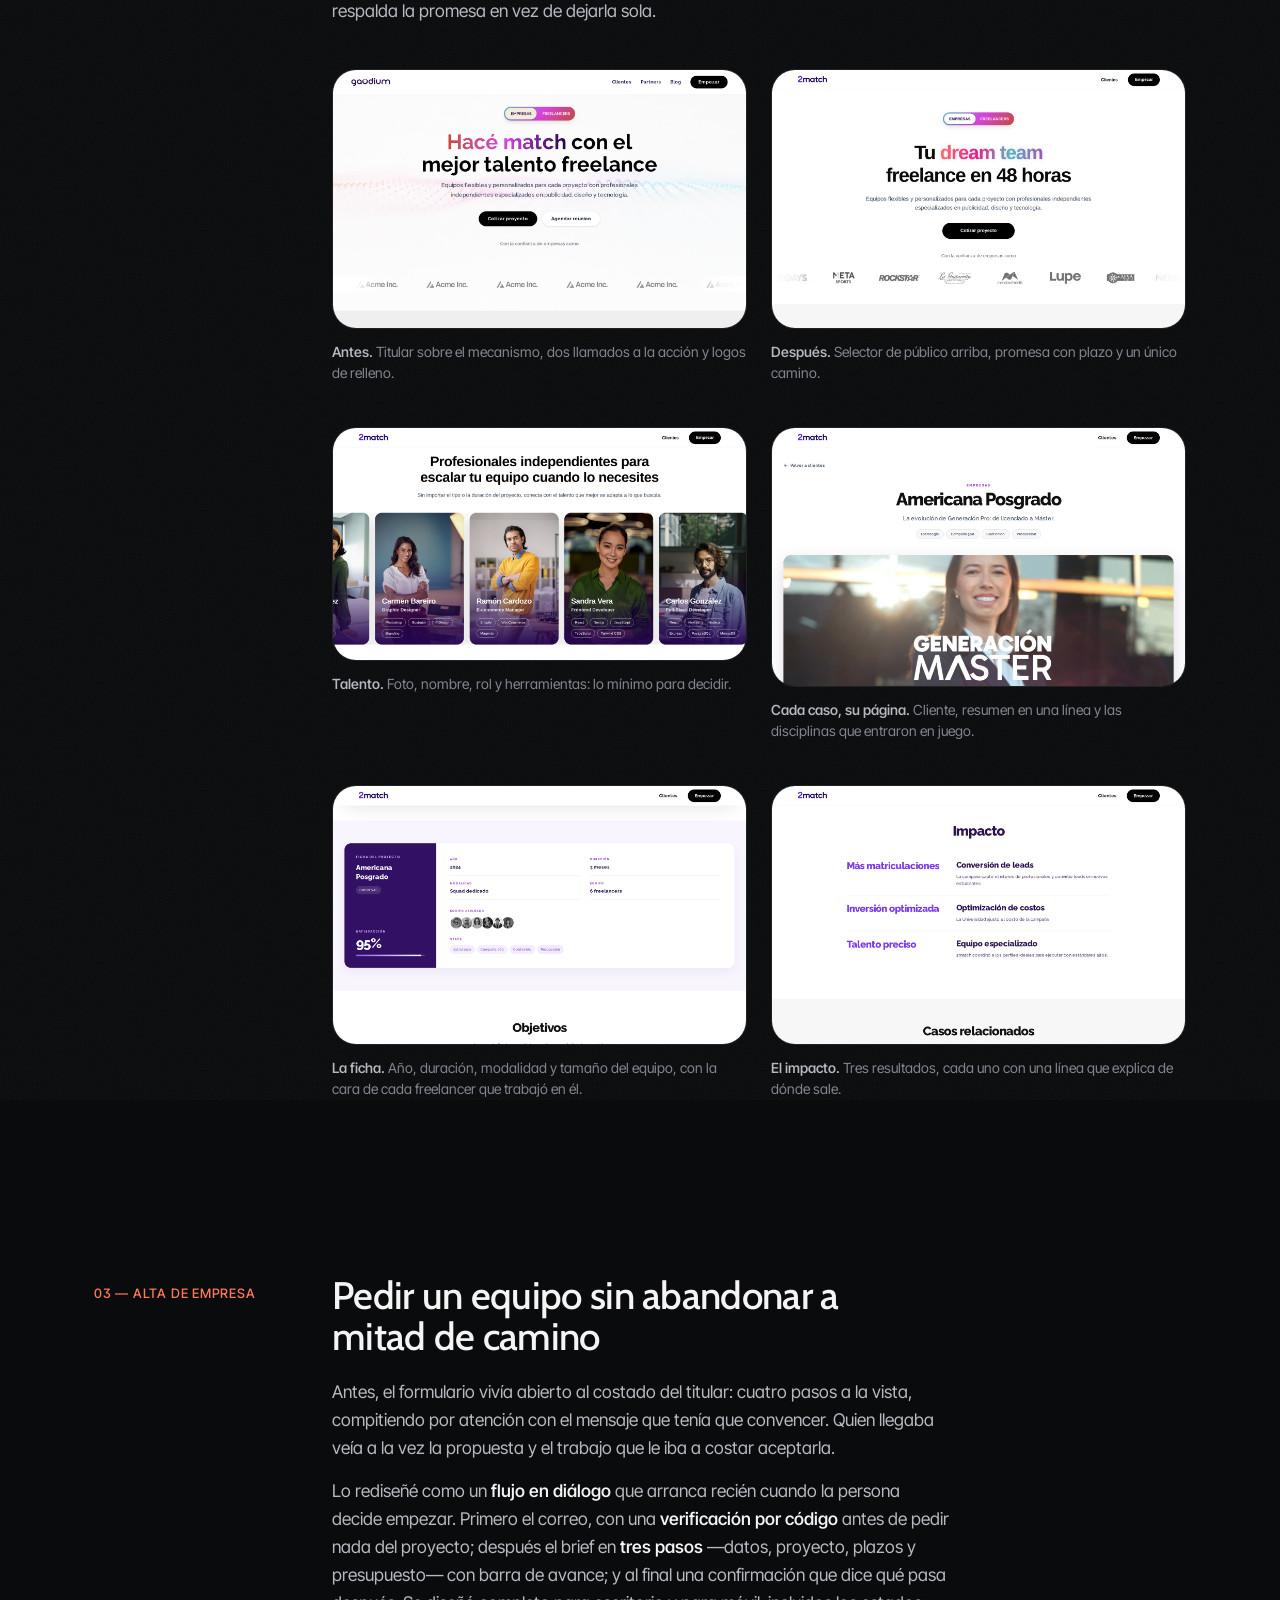
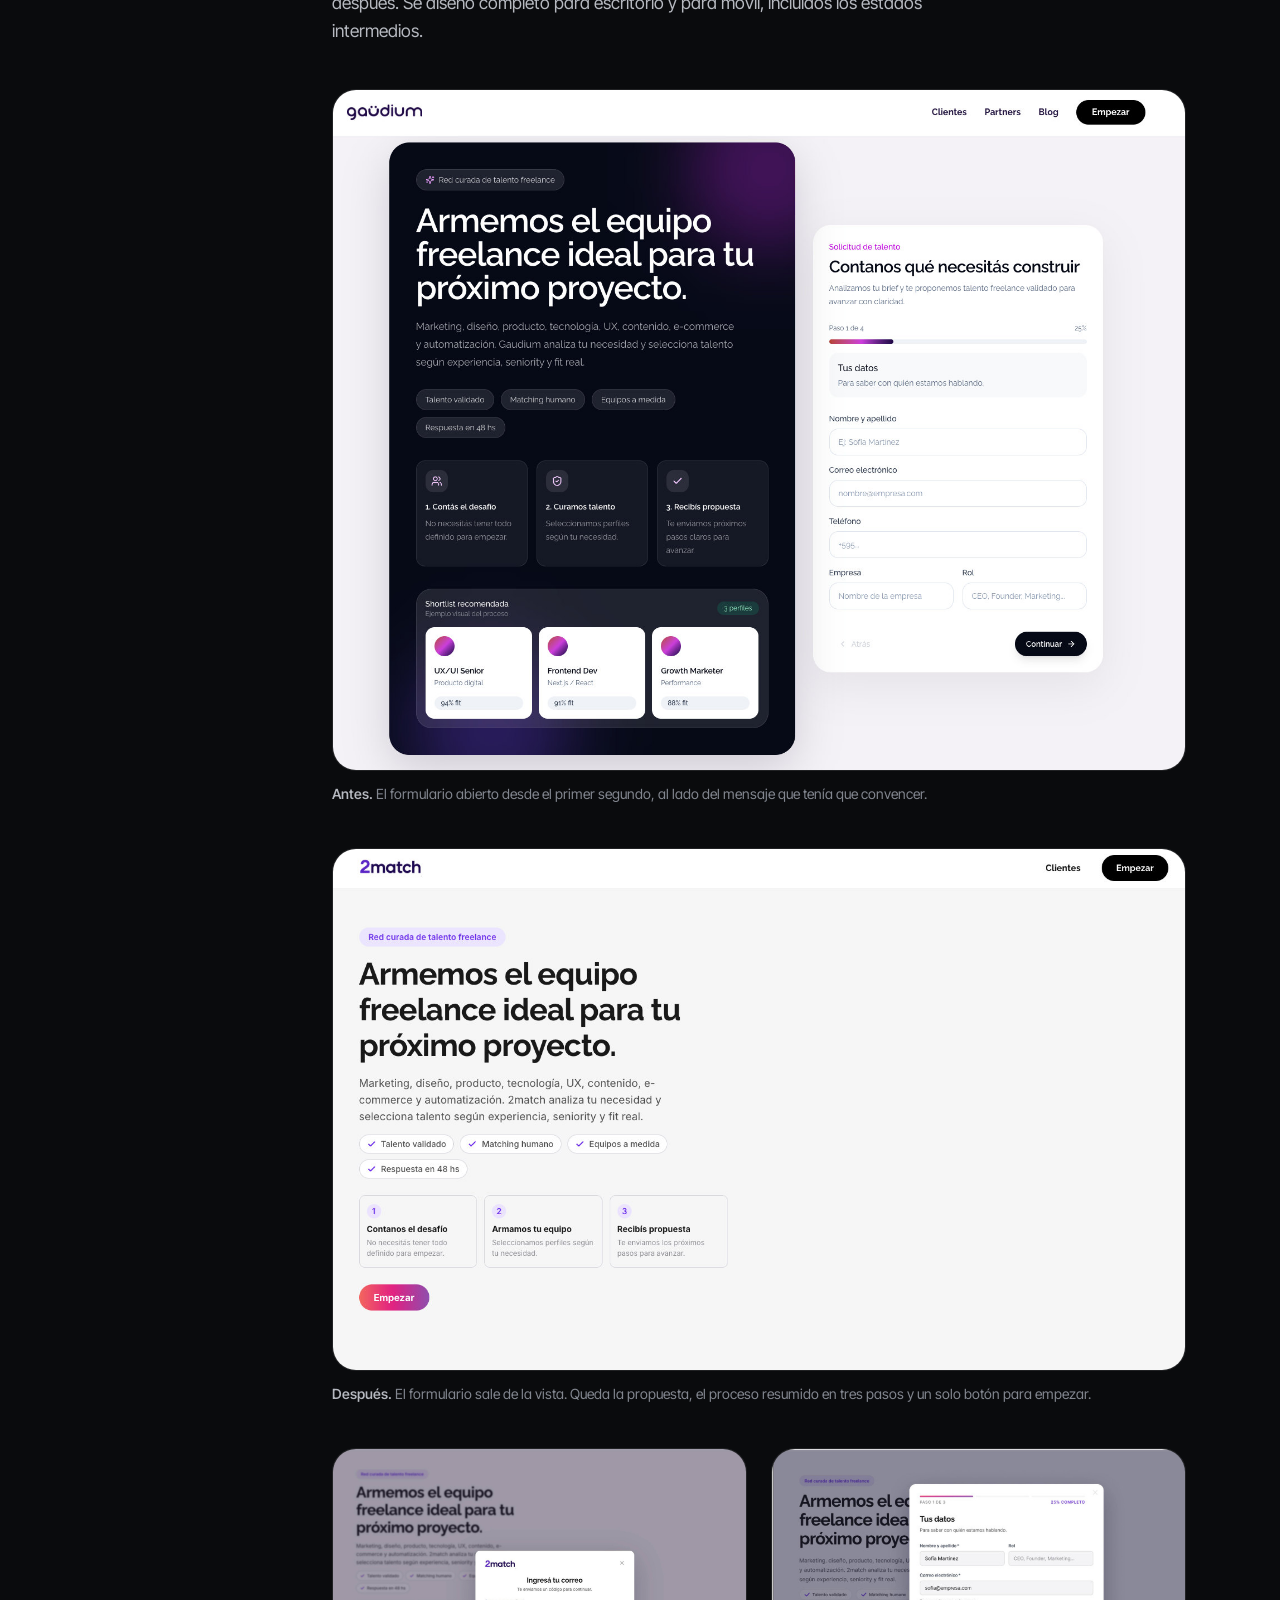
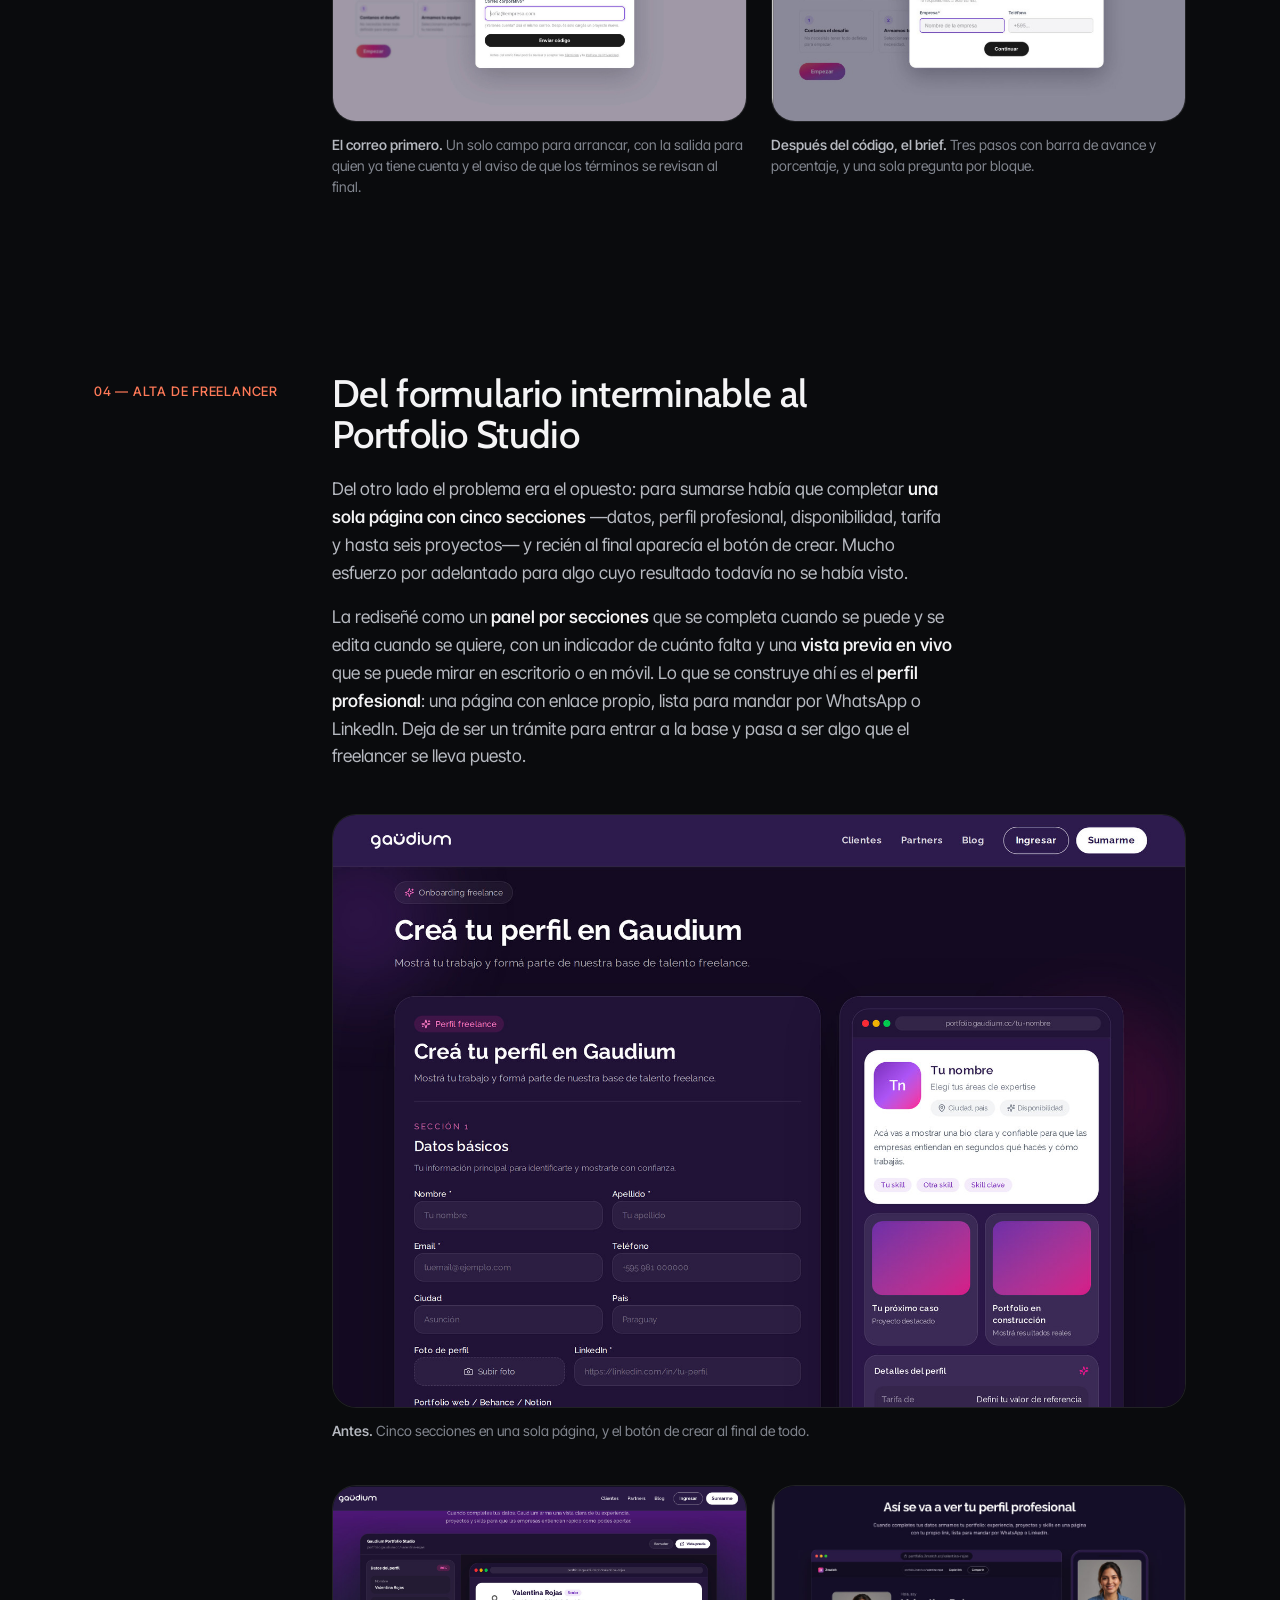
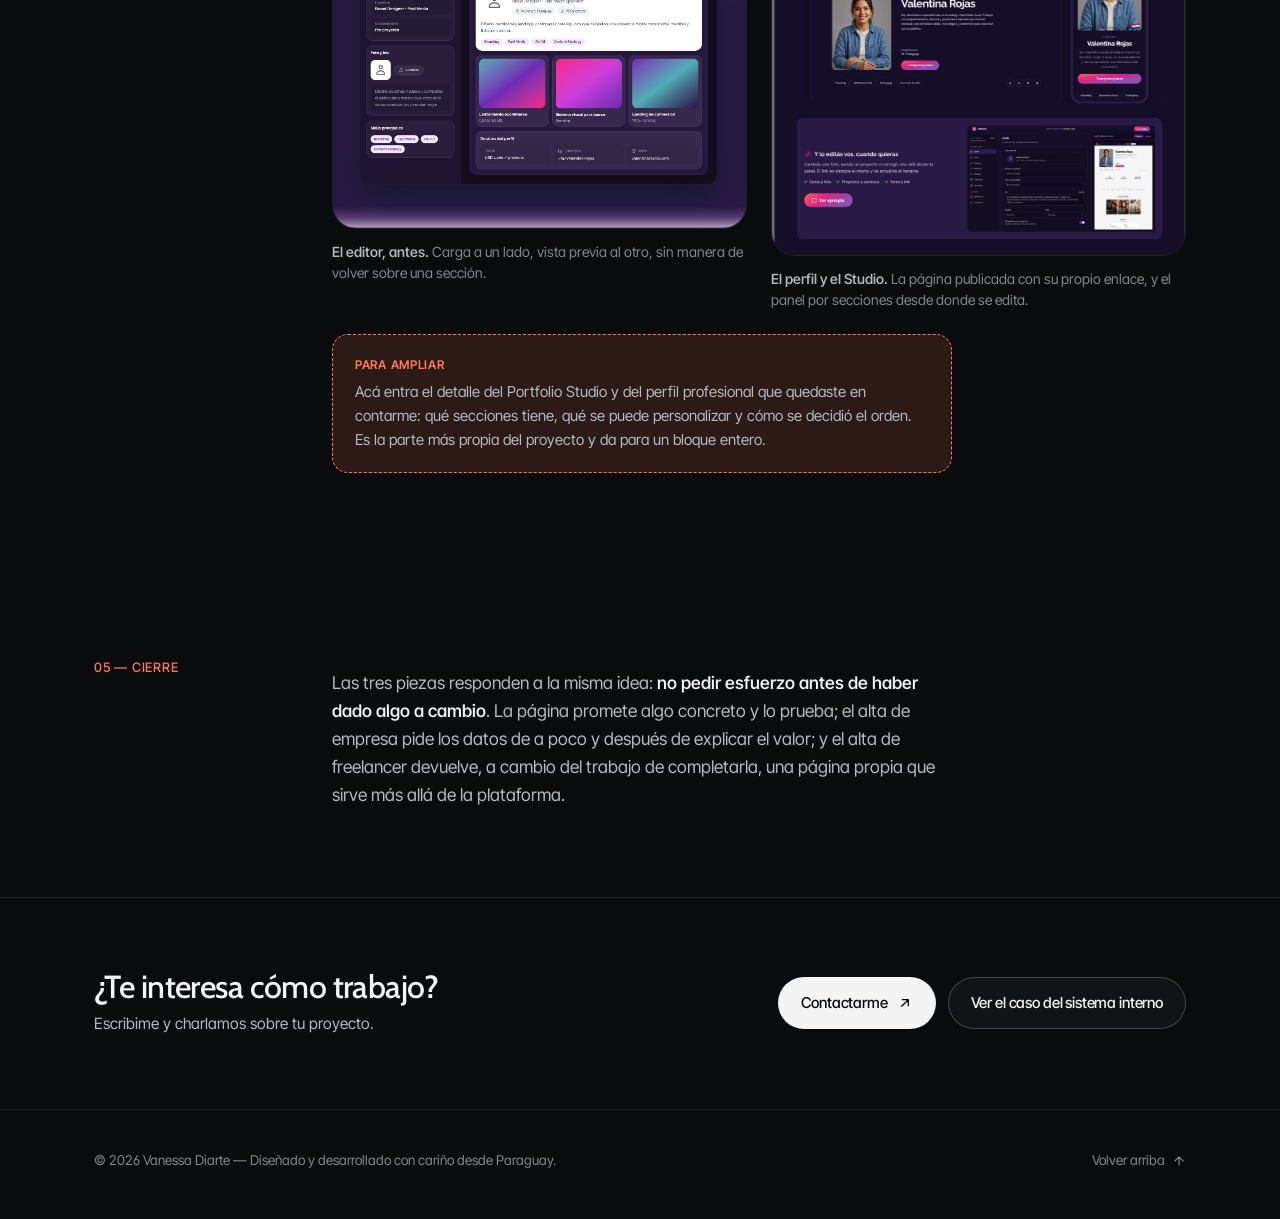
==== commit 451e957d: "Muestra la pagina de un caso en vez de la grilla de casos Saca la captura de la grilla y pone tres d" ====
--- a/proyectos/2match.html
+++ b/proyectos/2match.html
@@ -184,12 +184,14 @@
 							</p>
 							<p>
 								El resto fue reemplazar la maqueta por pruebas: los logos de relleno
-								por clientes reales, cuatro casos de ejemplo por
-								<strong>catorce con nombre propio</strong> y resultado en una línea,
-								y las fichas de talento por tarjetas con foto que se leen de un
-								vistazo. El indicador de tiempo marca 44 horas contra las 48 que
-								promete el titular: el dato respalda la promesa en vez de dejarla
-								sola.
+								por clientes reales, las fichas de talento por tarjetas con foto que
+								se leen de un vistazo, y cuatro casos de ejemplo por
+								<strong>catorce con nombre propio</strong>. Cada uno tiene además su
+								propia página, con una plantilla que repite siempre la misma
+								estructura: la ficha del proyecto, el equipo que lo hizo, los
+								objetivos, el desafío, la solución y el impacto. El indicador de
+								tiempo marca 44 horas contra las 48 que promete el titular: el dato
+								respalda la promesa en vez de dejarla sola.
 							</p>
 						</div>
 
@@ -211,17 +213,33 @@
 
 						<div class="case-figures case-figures--2">
 							<figure class="case-figure">
-								<button class="case-figure__frame" type="button" data-full="../images/work/2match-casos.jpg" data-caption="Casos de clientes" data-slot="la captura de los casos">
-									<img src="../images/work/2match-casos.jpg" alt="Casos de clientes con foto del proyecto y su resultado en una línea" loading="lazy" />
-								</button>
-								<figcaption><b>Casos.</b> Cliente con nombre propio y lo que se resolvió, en una línea.</figcaption>
-							</figure>
-
-							<figure class="case-figure">
 								<button class="case-figure__frame" type="button" data-full="../images/work/2match-talento.jpg" data-caption="Fichas de talento" data-slot="la captura de las fichas de talento">
 									<img src="../images/work/2match-talento.jpg" alt="Fichas de talento con foto, nombre, rol y herramientas" loading="lazy" />
 								</button>
 								<figcaption><b>Talento.</b> Foto, nombre, rol y herramientas: lo mínimo para decidir.</figcaption>
+							</figure>
+
+							<figure class="case-figure">
+								<button class="case-figure__frame" type="button" data-full="../images/work/2match-caso-01.jpg" data-caption="La página de un caso de cliente" data-slot="la captura de la página de caso">
+									<img src="../images/work/2match-caso-01.jpg" alt="Portada de la página de un caso de cliente, con el nombre, el resumen y las disciplinas" loading="lazy" />
+								</button>
+								<figcaption><b>Cada caso, su página.</b> Cliente, resumen en una línea y las disciplinas que entraron en juego.</figcaption>
+							</figure>
+						</div>
+
+						<div class="case-figures case-figures--2">
+							<figure class="case-figure">
+								<button class="case-figure__frame" type="button" data-full="../images/work/2match-caso-02.jpg" data-caption="La ficha del proyecto" data-slot="la captura de la ficha del proyecto">
+									<img src="../images/work/2match-caso-02.jpg" alt="Ficha del proyecto con satisfacción, año, duración, modalidad y el equipo asignado" loading="lazy" />
+								</button>
+								<figcaption><b>La ficha.</b> Año, duración, modalidad y tamaño del equipo, con la cara de cada freelancer que trabajó en él.</figcaption>
+							</figure>
+
+							<figure class="case-figure">
+								<button class="case-figure__frame" type="button" data-full="../images/work/2match-caso-03.jpg" data-caption="El impacto del proyecto" data-slot="la captura del impacto">
+									<img src="../images/work/2match-caso-03.jpg" alt="Sección de impacto con tres resultados, cada uno con su explicación" loading="lazy" />
+								</button>
+								<figcaption><b>El impacto.</b> Tres resultados, cada uno con una línea que explica de dónde sale.</figcaption>
 							</figure>
 						</div>
 					</div>
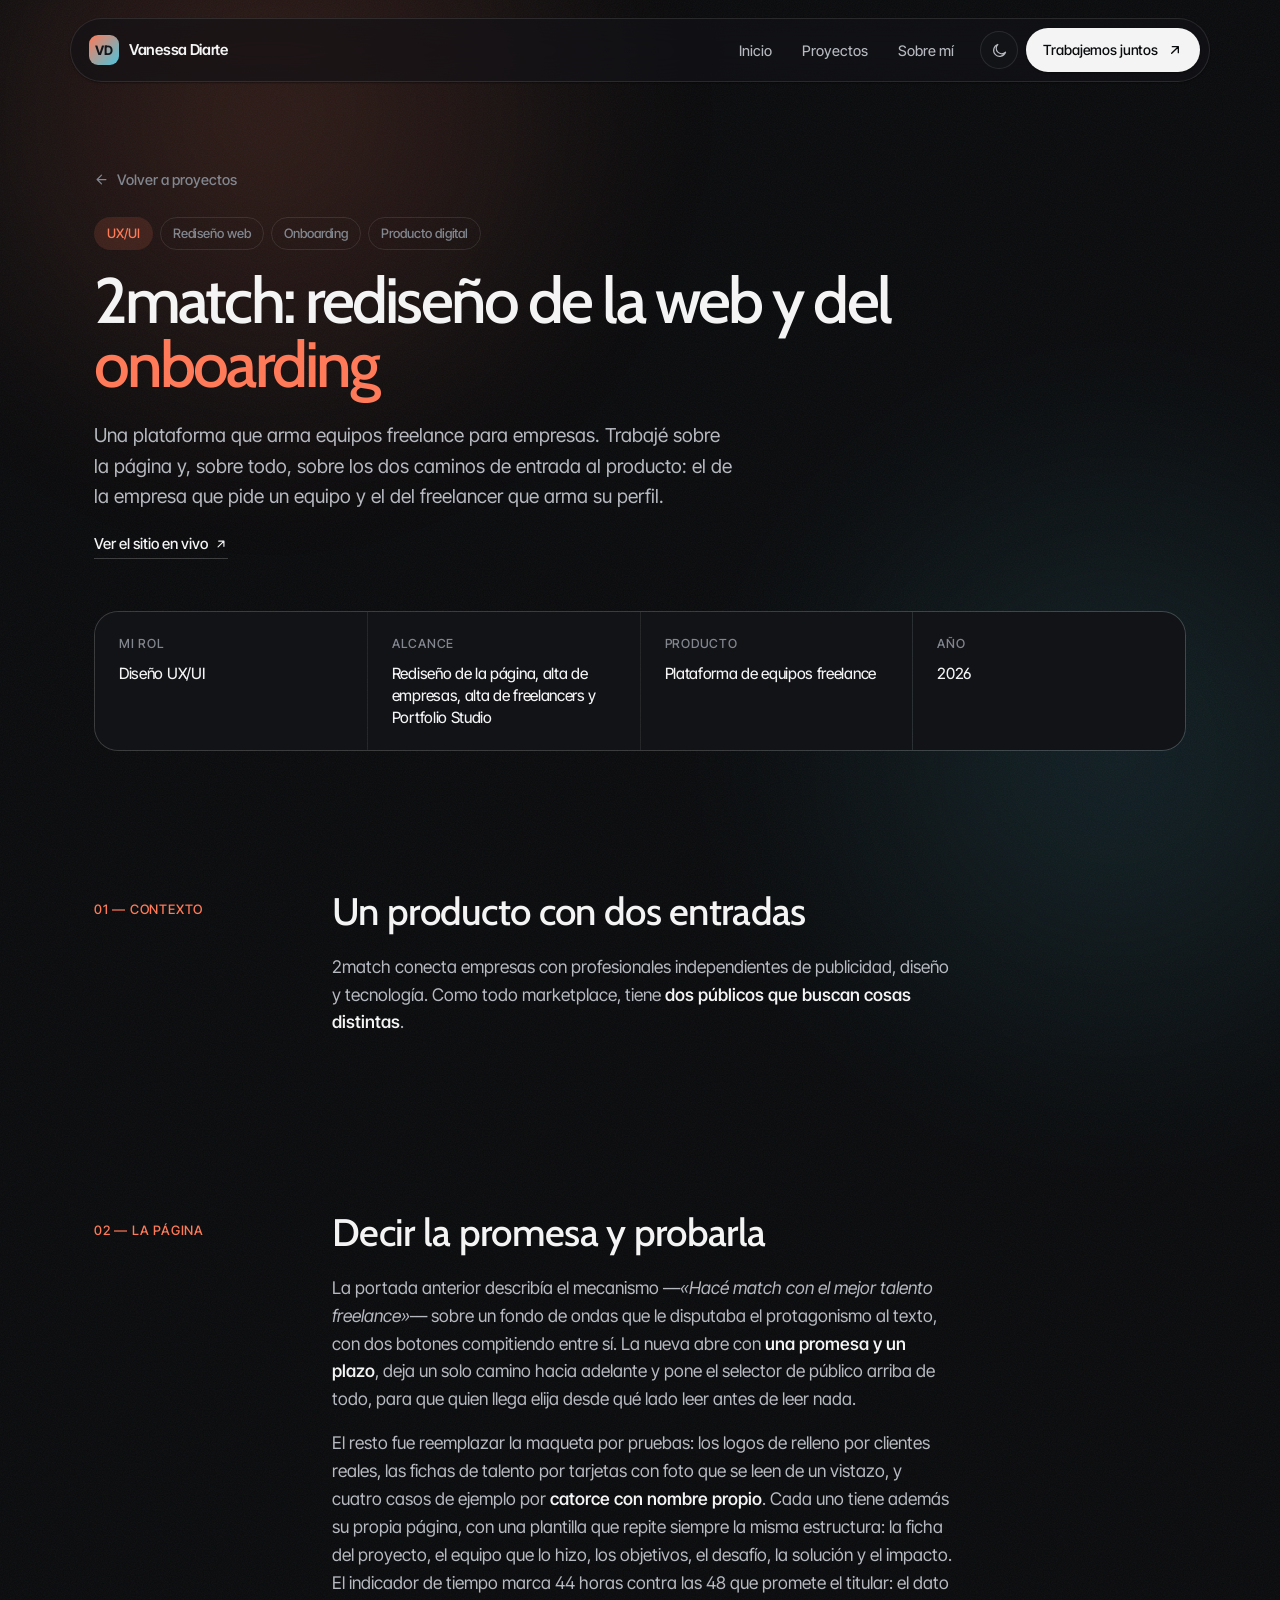
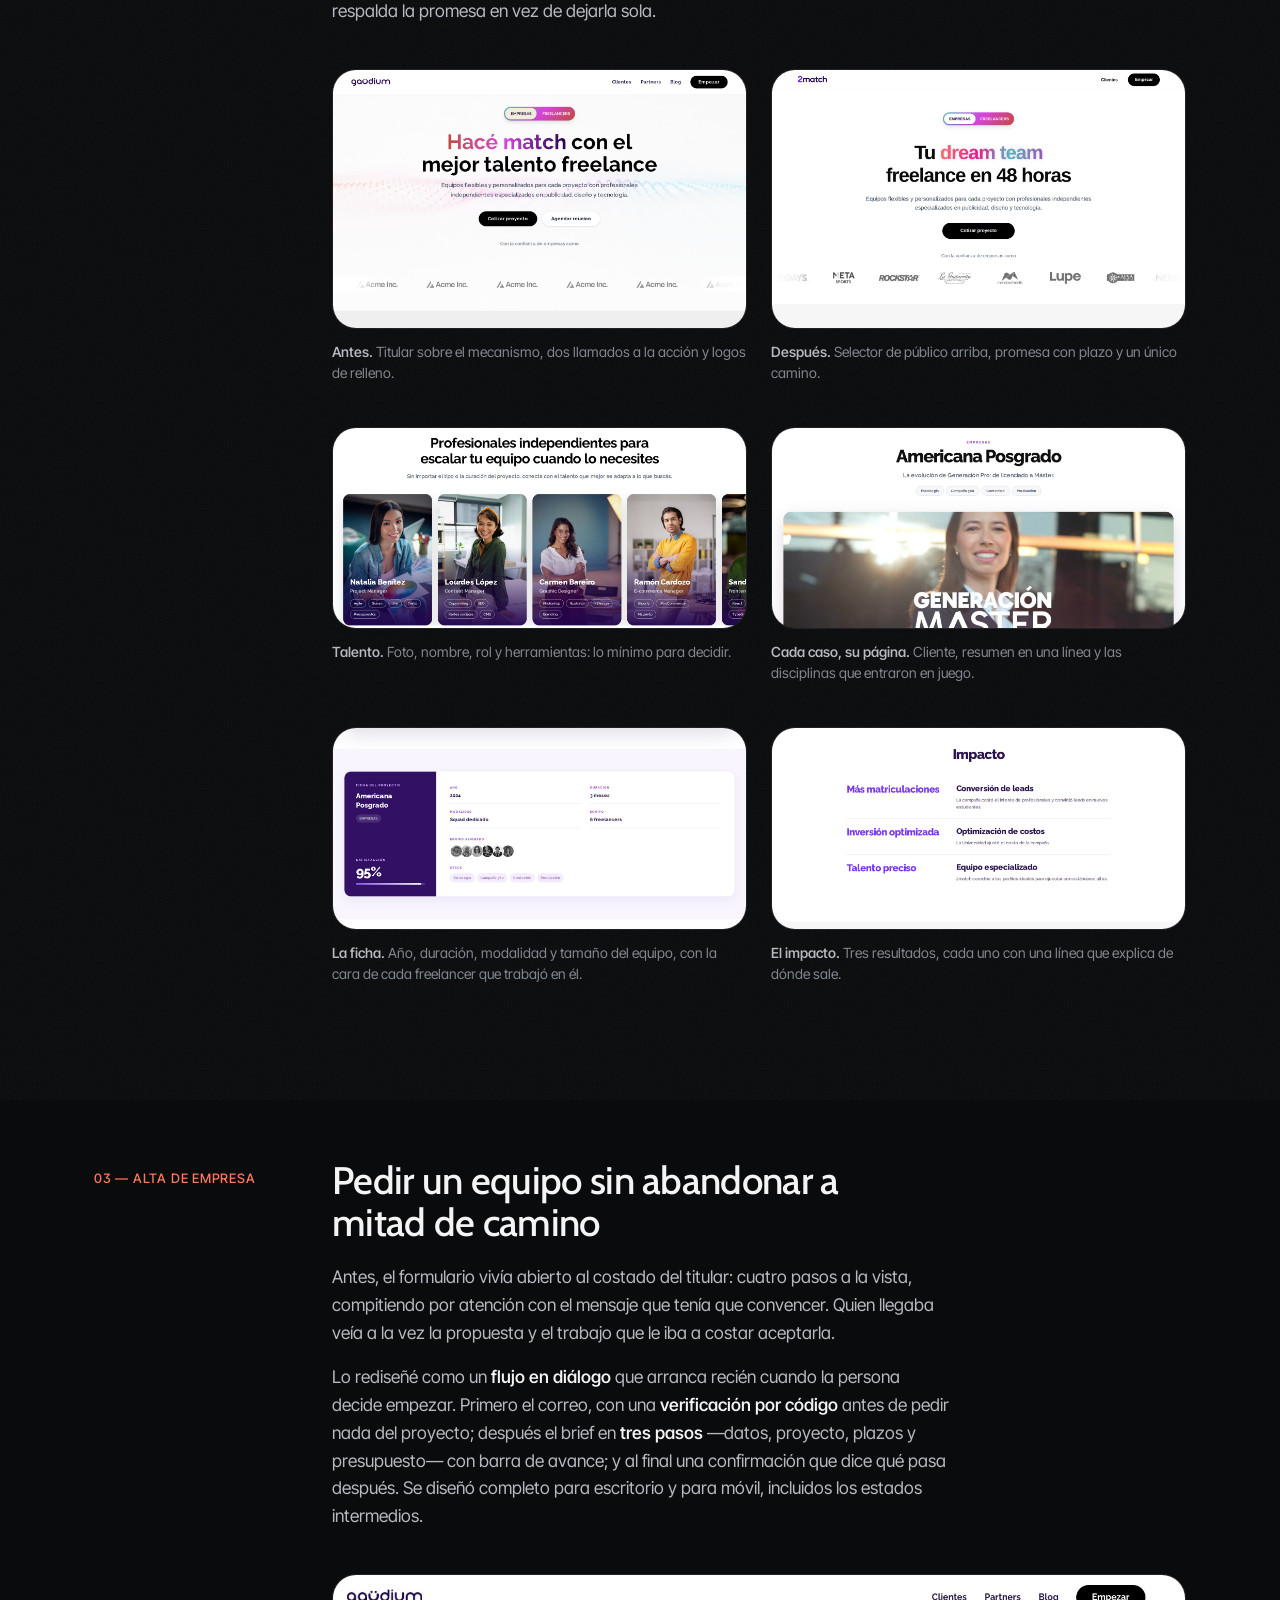
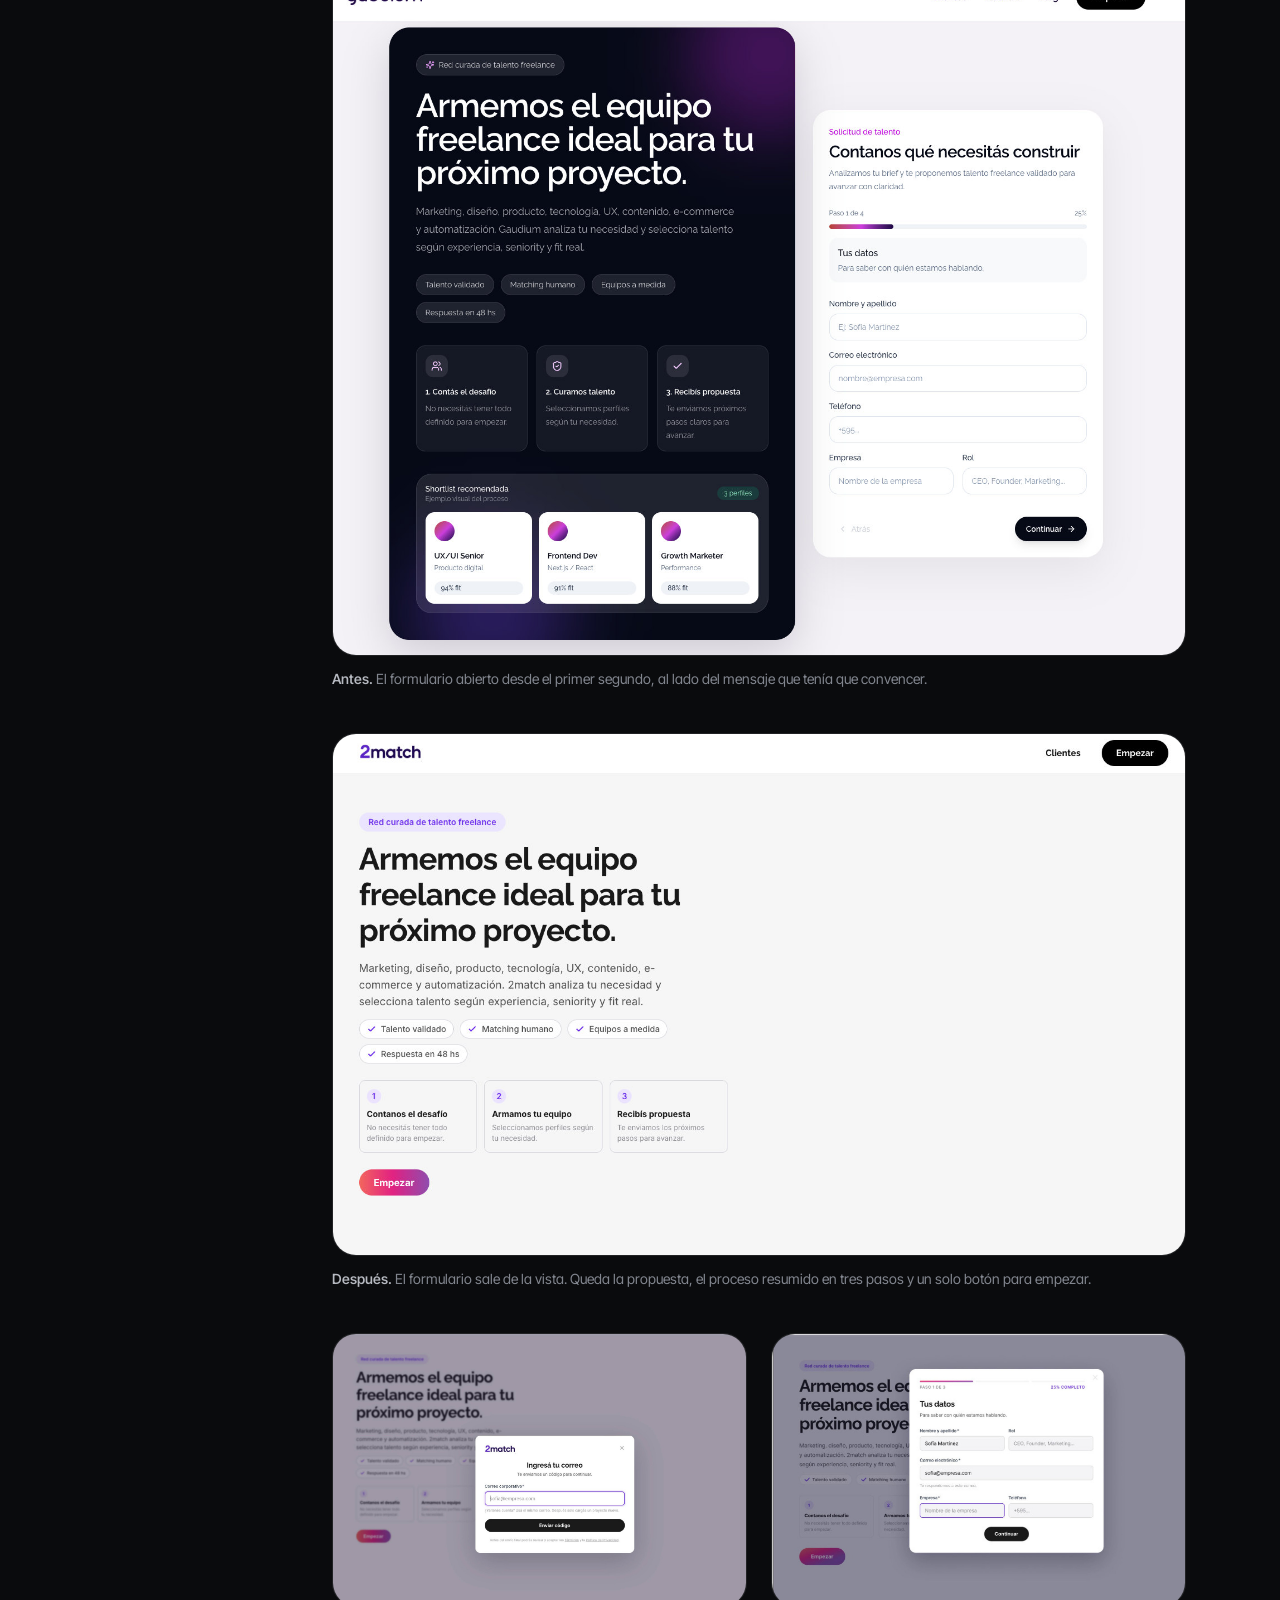
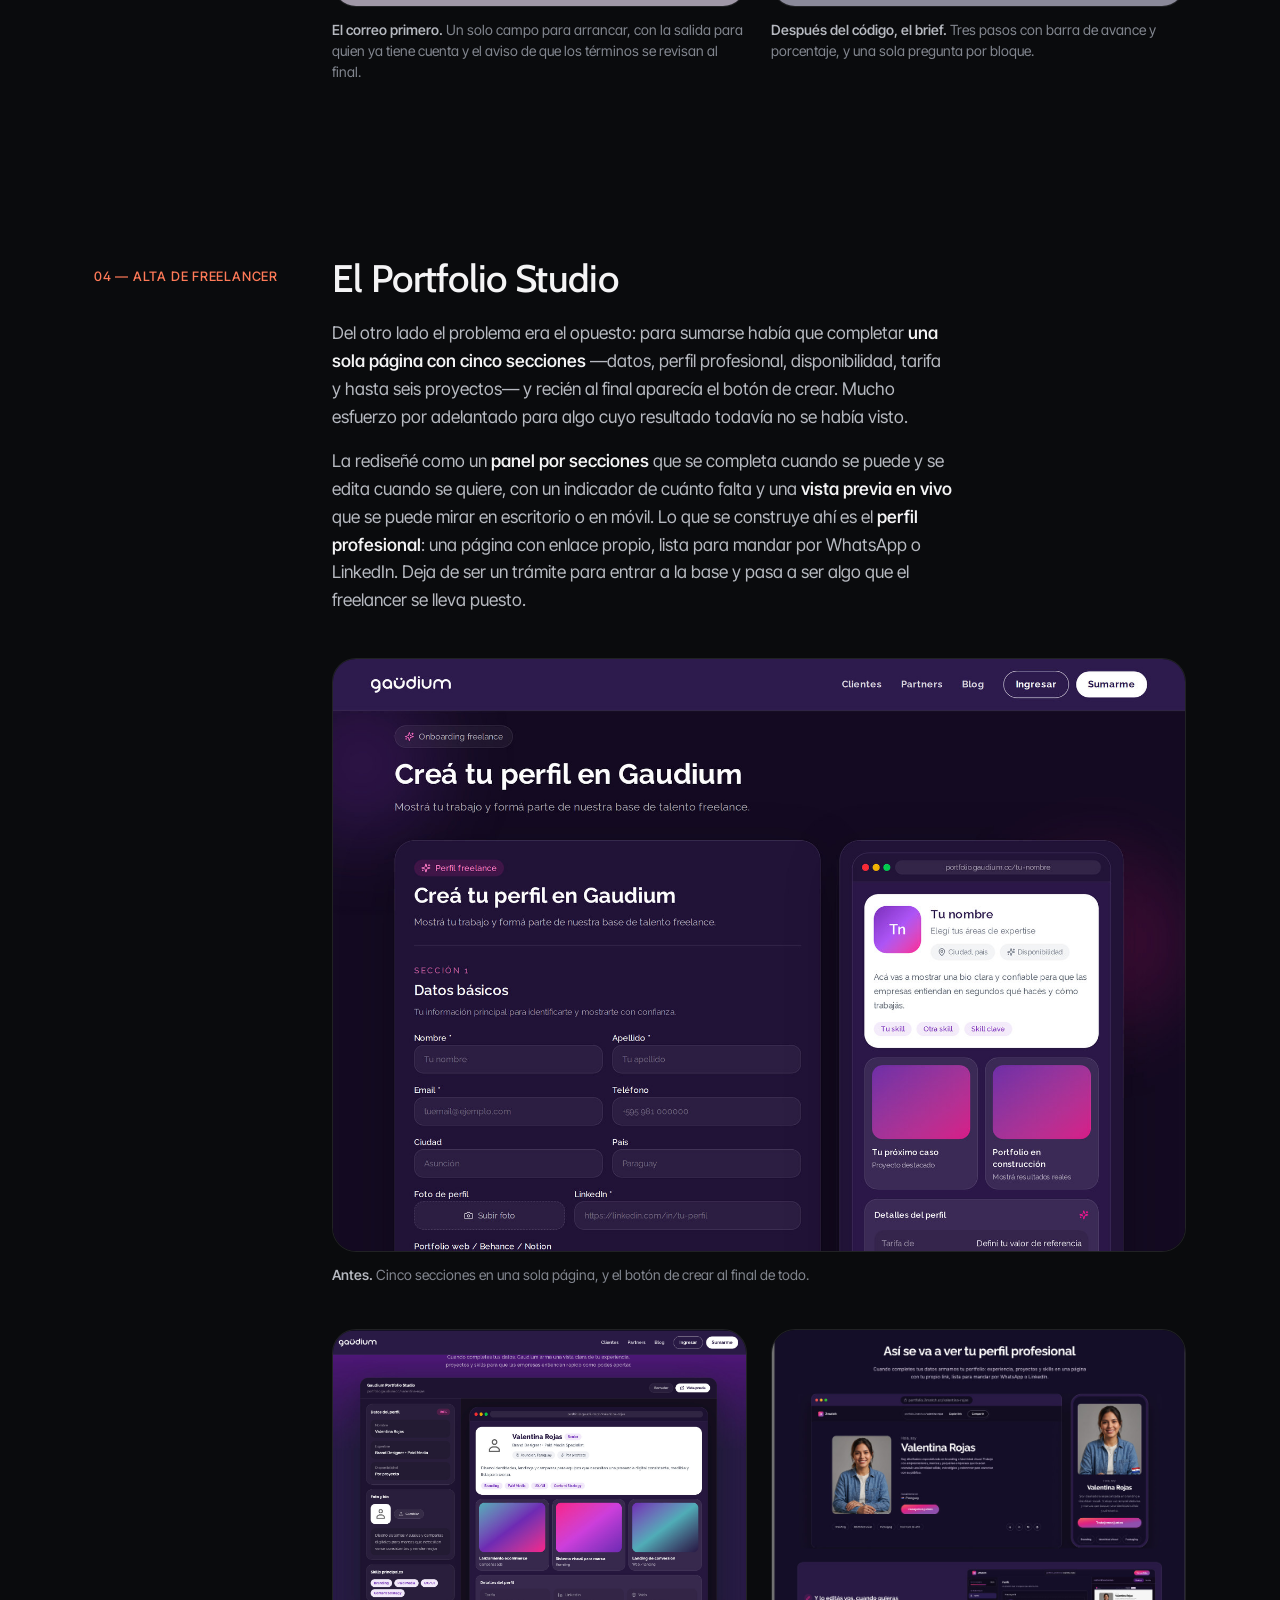
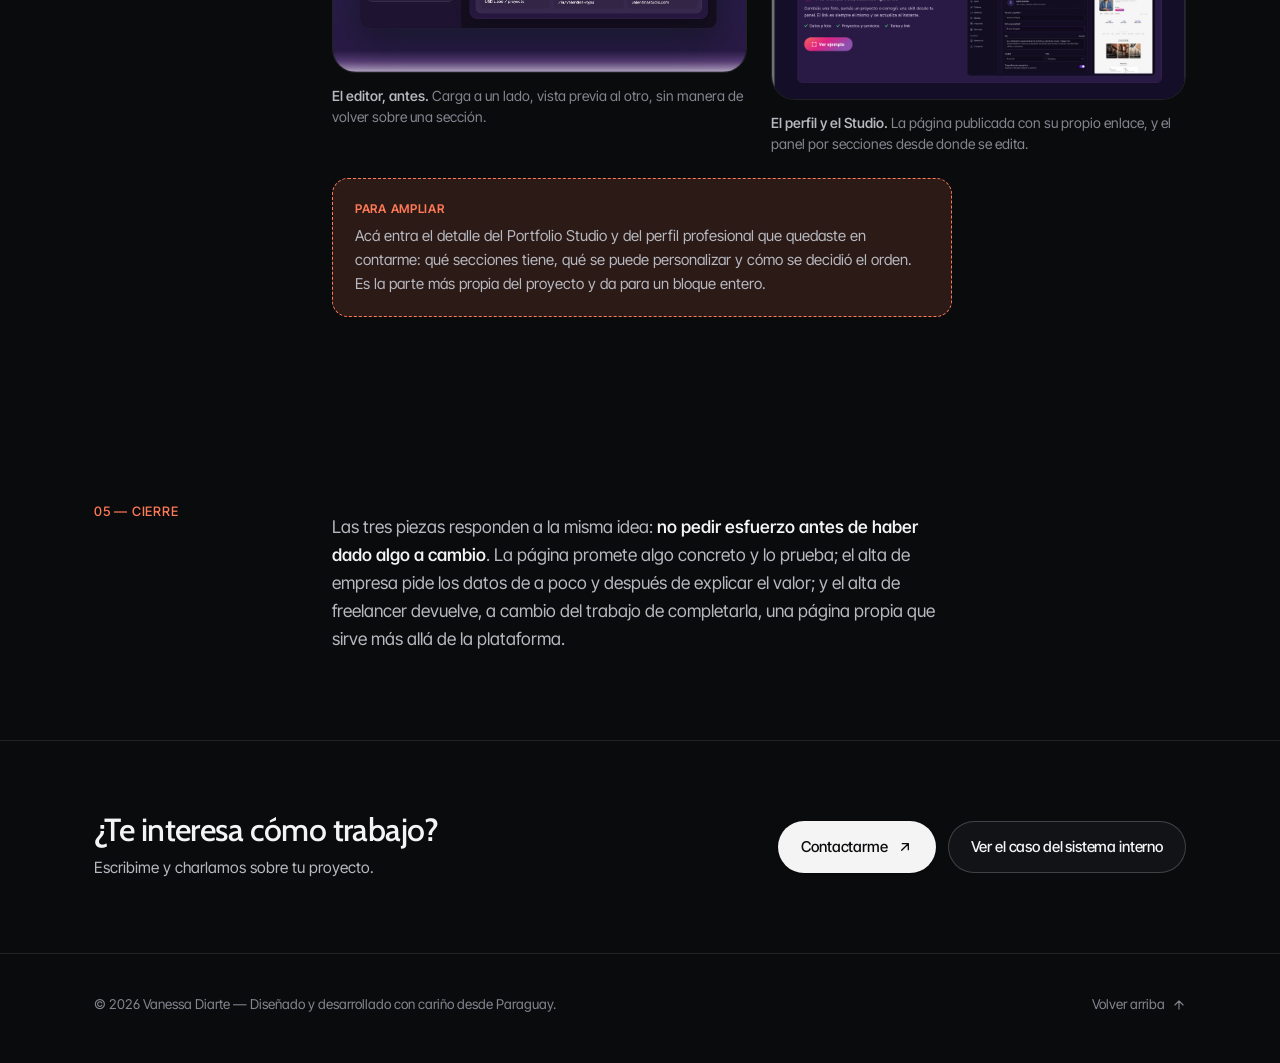
==== commit d671e3d0: "update text" ====
--- a/proyectos/2match.html
+++ b/proyectos/2match.html
@@ -317,7 +317,7 @@
 				<div class="case-block__head">
 					<span class="case-block__num">04 — Alta de freelancer</span>
 					<div>
-						<h2>Del formulario interminable al Portfolio Studio</h2>
+						<h2>El Portfolio Studio</h2>
 
 						<div class="case-prose">
 							<p>
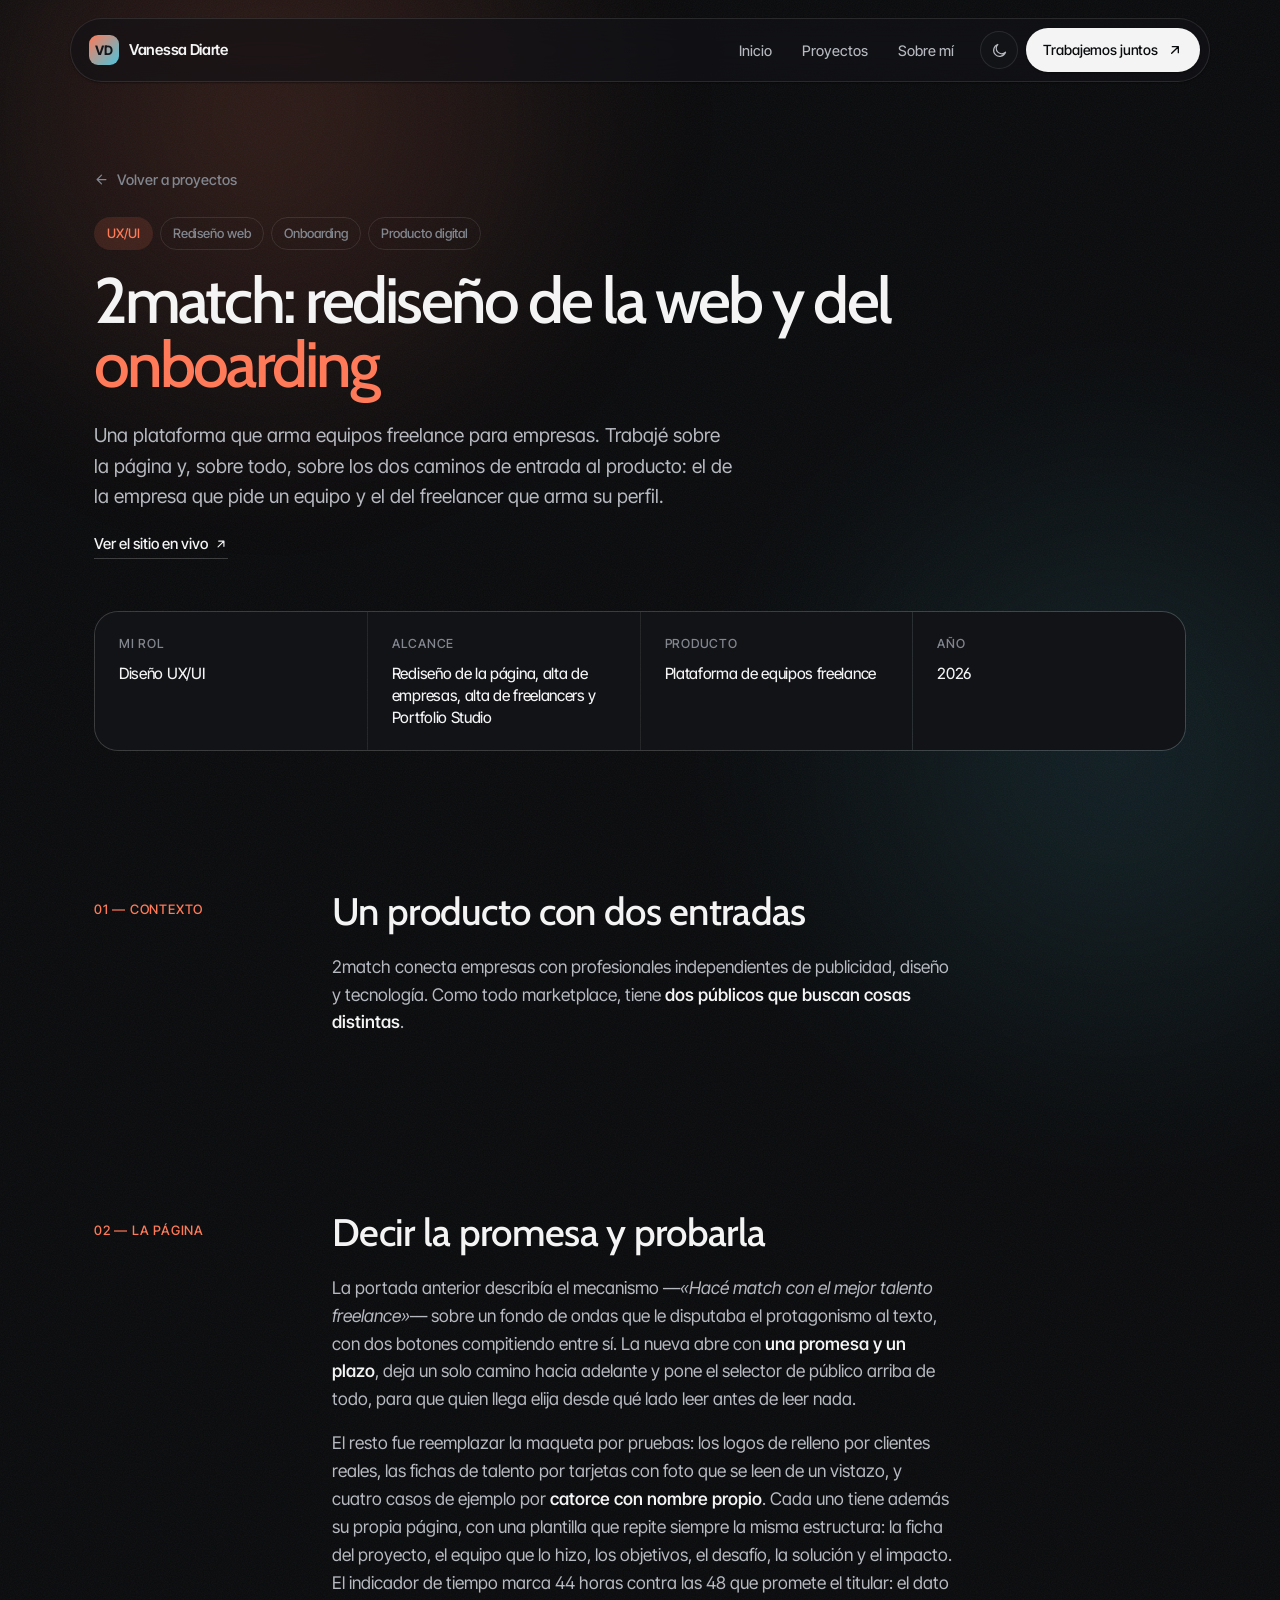
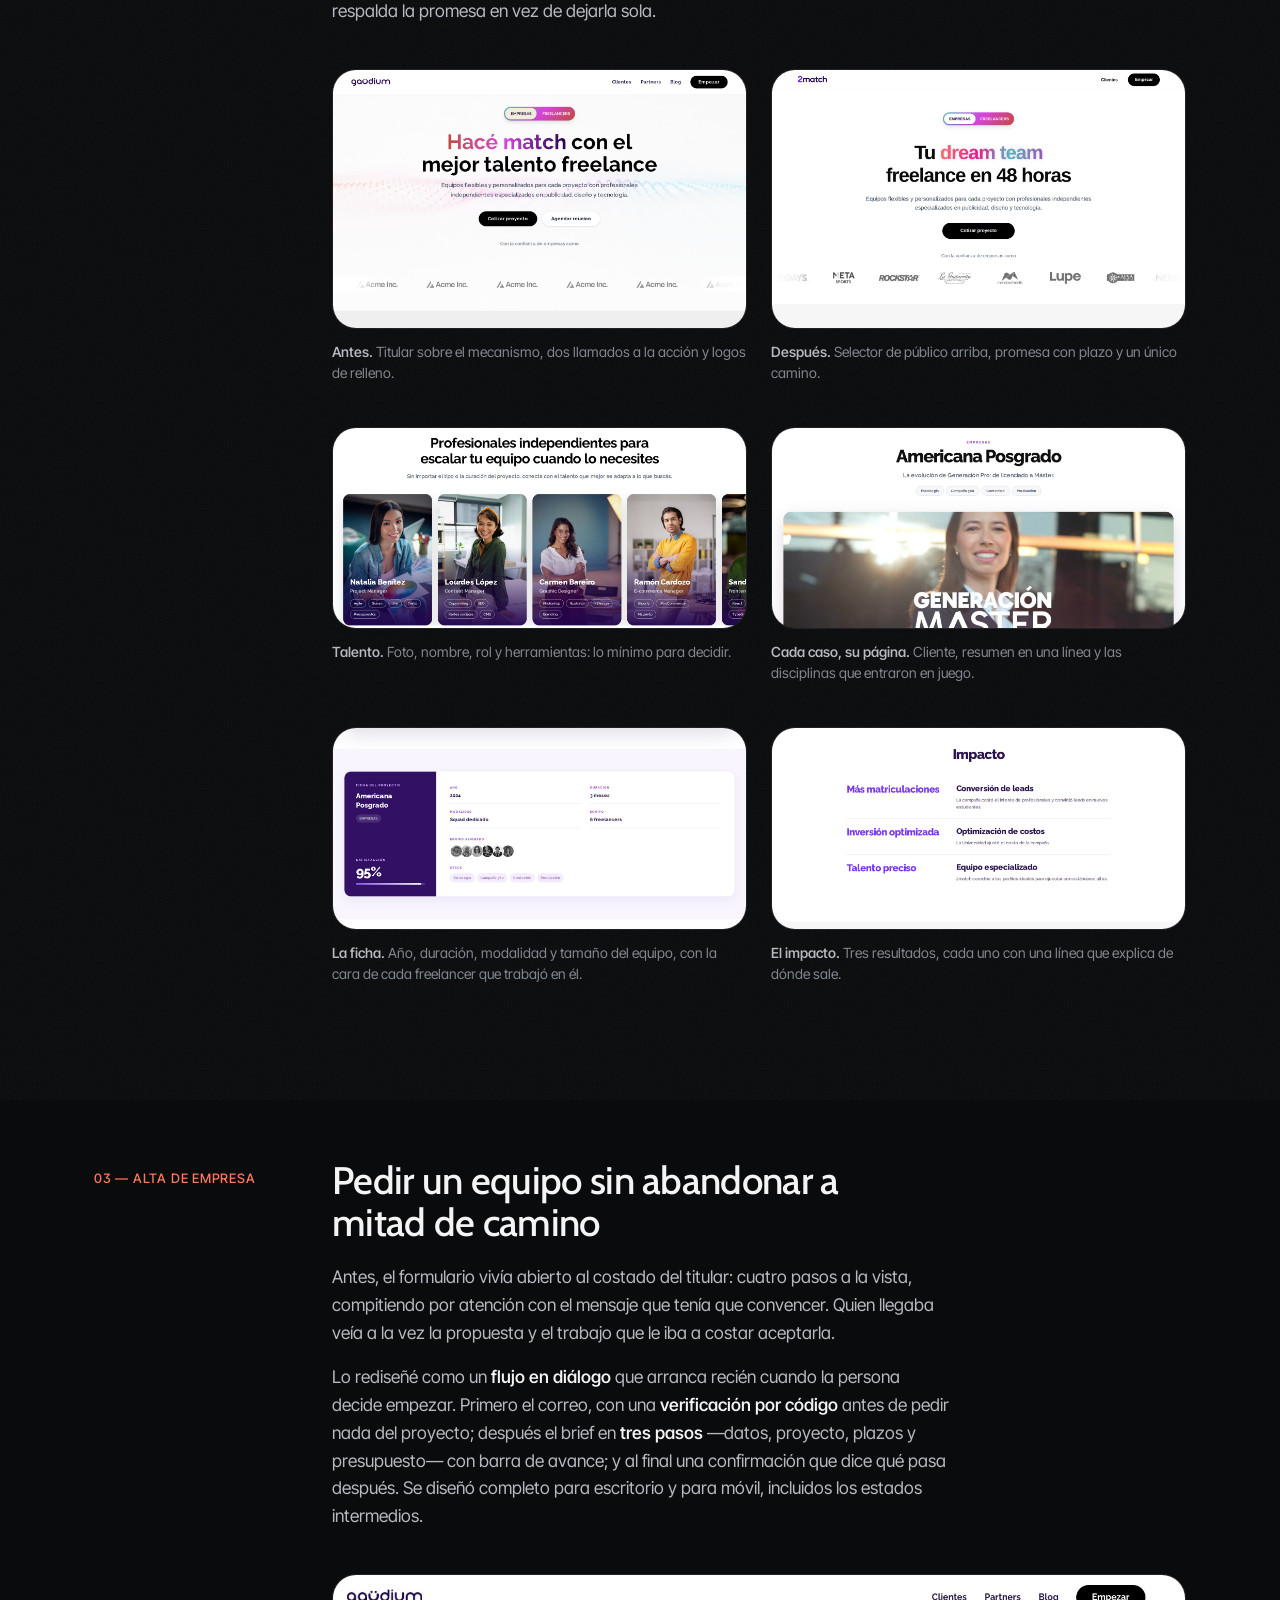
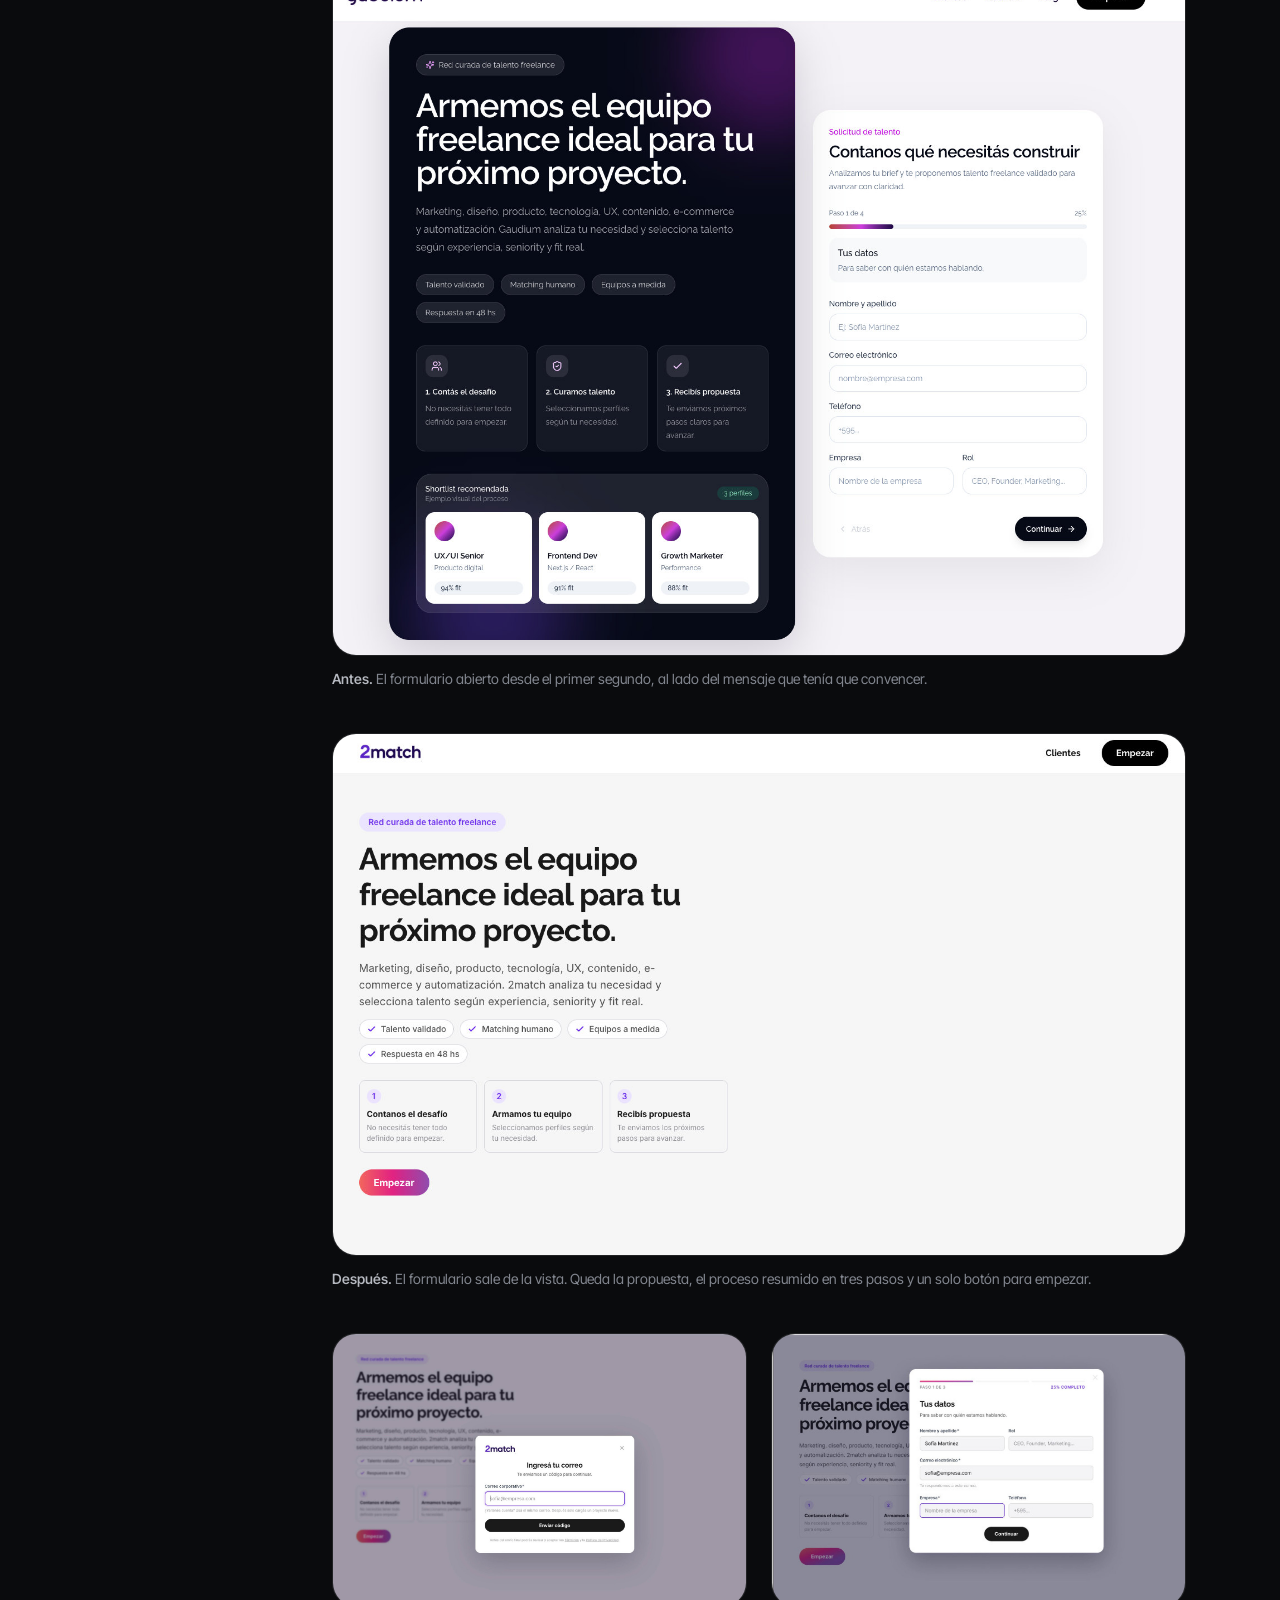
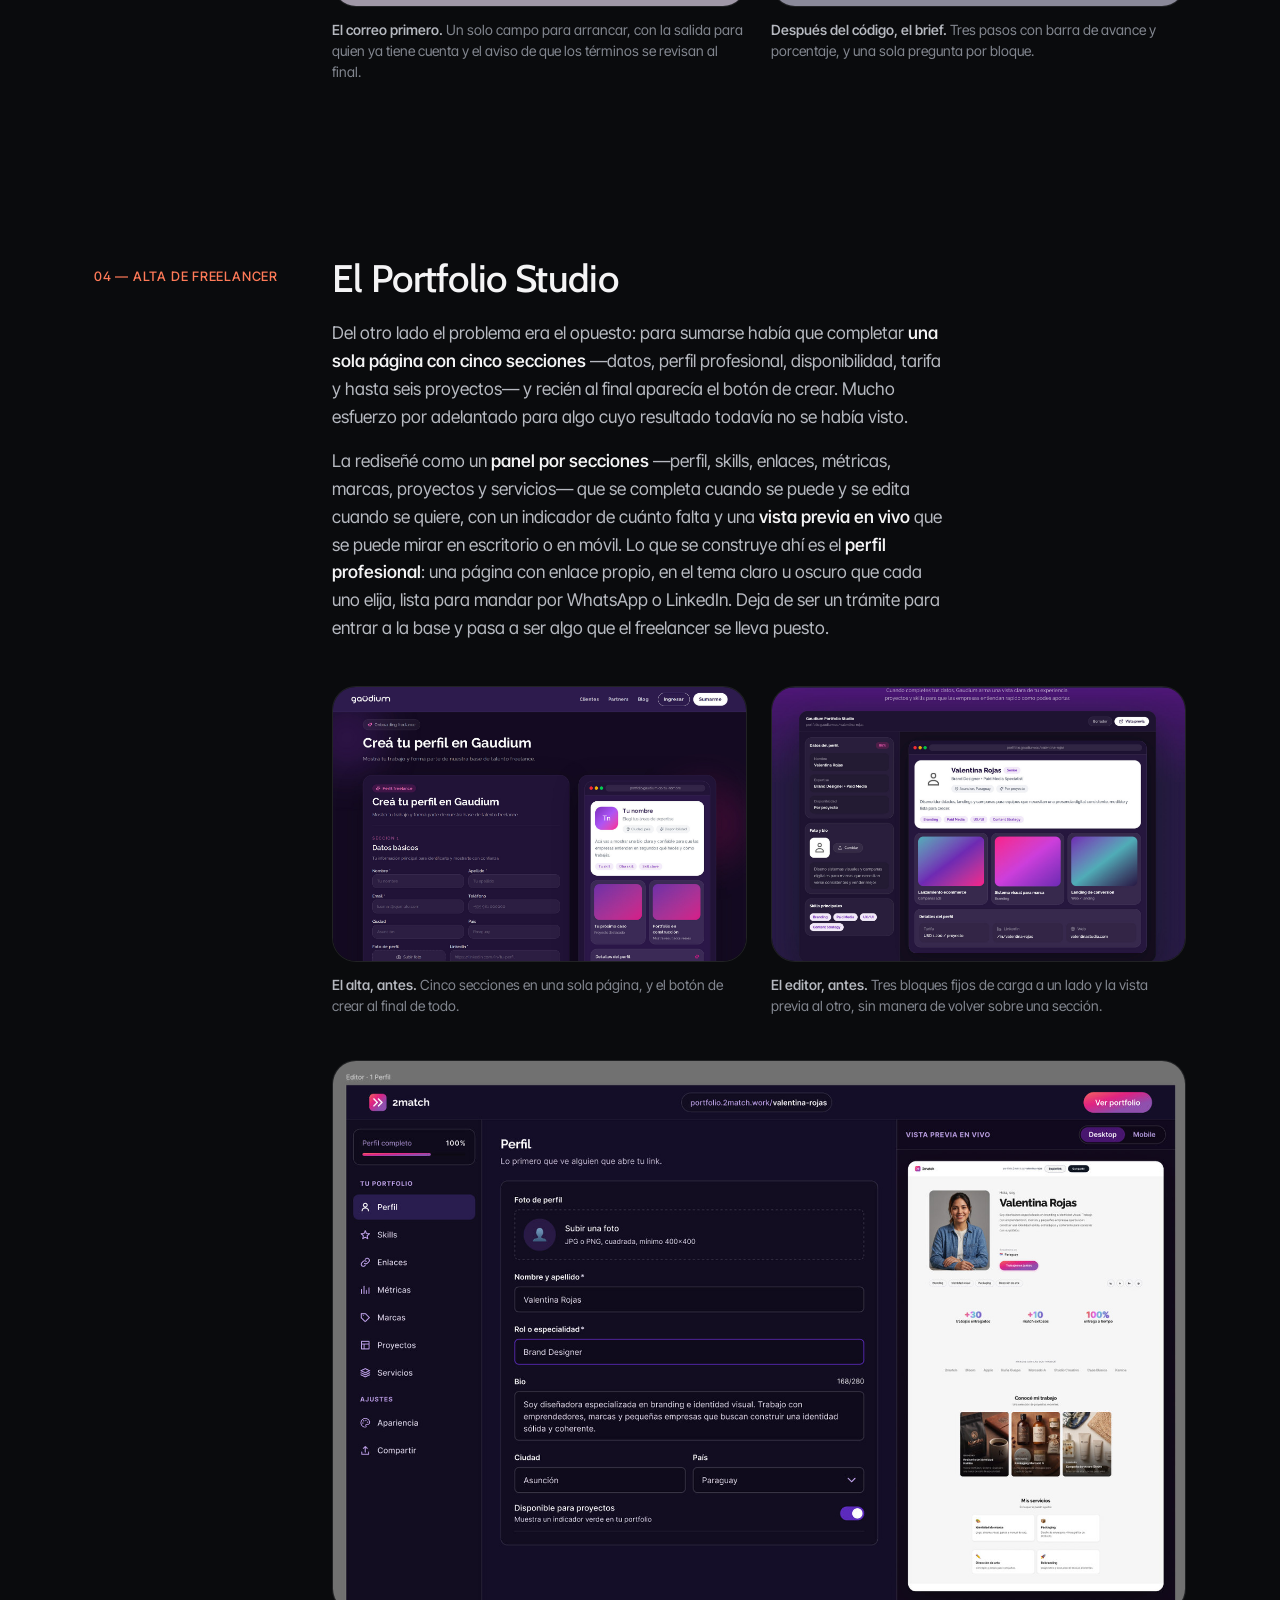
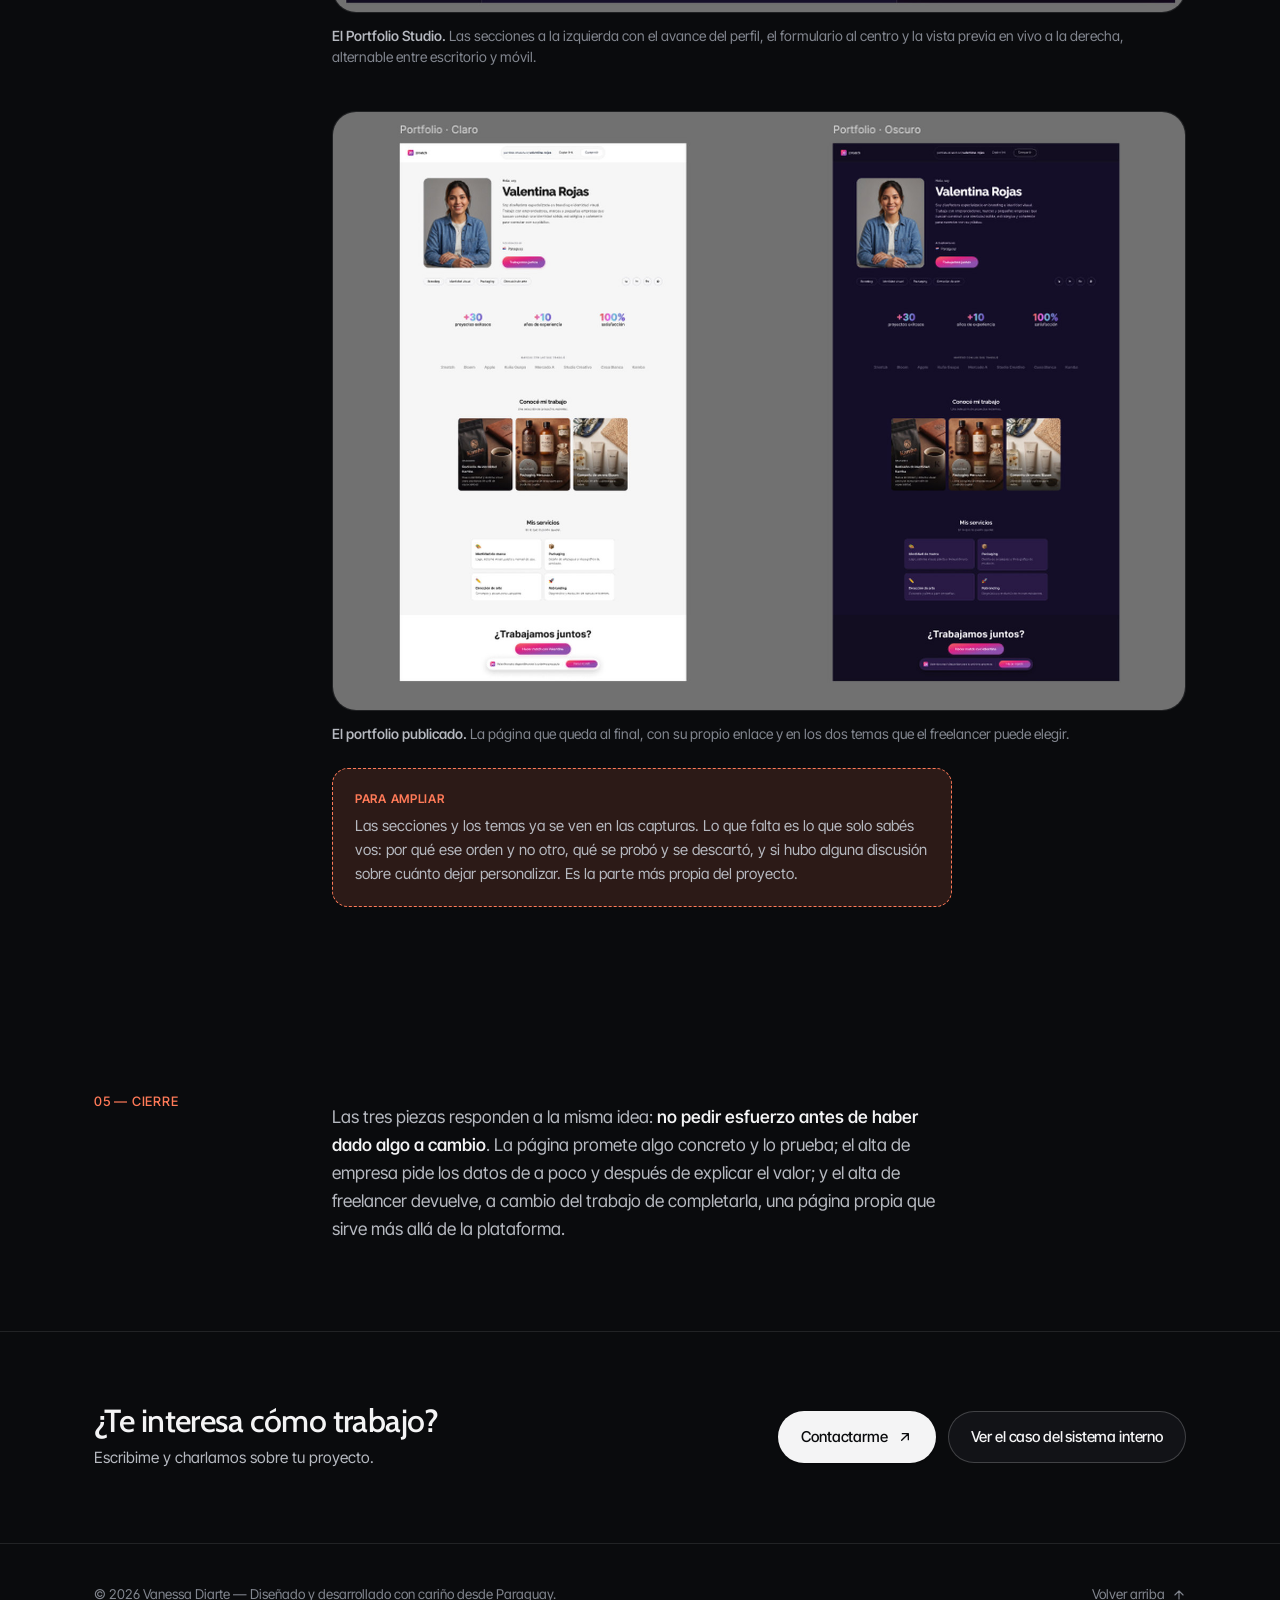
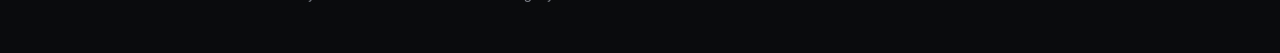
==== commit b58e0631: "Suma el Portfolio Studio y el portfolio publicado Agrega dos capturas al bloque del alta de freelanc" ====
--- a/proyectos/2match.html
+++ b/proyectos/2match.html
@@ -329,49 +329,59 @@
 								había visto.
 							</p>
 							<p>
-								La rediseñé como un <strong>panel por secciones</strong> que se
+								La rediseñé como un <strong>panel por secciones</strong> —perfil,
+								skills, enlaces, métricas, marcas, proyectos y servicios— que se
 								completa cuando se puede y se edita cuando se quiere, con un
 								indicador de cuánto falta y una <strong>vista previa en vivo</strong>
 								que se puede mirar en escritorio o en móvil. Lo que se construye ahí
 								es el <strong>perfil profesional</strong>: una página con enlace
-								propio, lista para mandar por WhatsApp o LinkedIn. Deja de ser un
-								trámite para entrar a la base y pasa a ser algo que el freelancer se
-								lleva puesto.
-							</p>
-						</div>
-
-						<div class="case-figures">
-							<figure class="case-figure">
-								<button class="case-figure__frame" type="button" data-full="../images/work/2match-free-antes.jpg" data-caption="El alta de freelancer, antes" data-slot="la captura del alta de freelancer anterior">
+								propio, en el tema claro u oscuro que cada uno elija, lista para
+								mandar por WhatsApp o LinkedIn. Deja de ser un trámite para entrar a
+								la base y pasa a ser algo que el freelancer se lleva puesto.
+							</p>
+						</div>
+
+						<div class="case-figures case-figures--2">
+							<figure class="case-figure">
+								<button class="case-figure__frame" type="button" data-full="../images/work/2match-free-antes.jpg" data-caption="El alta de freelancer, antes" data-slot="la captura del alta anterior">
 									<img src="../images/work/2match-free-antes.jpg" alt="Versión anterior: una sola página larga con cinco secciones de formulario" loading="lazy" />
 								</button>
-								<figcaption><b>Antes.</b> Cinco secciones en una sola página, y el botón de crear al final de todo.</figcaption>
-							</figure>
-						</div>
-
-						<div class="case-figures case-figures--2">
+								<figcaption><b>El alta, antes.</b> Cinco secciones en una sola página, y el botón de crear al final de todo.</figcaption>
+							</figure>
+
 							<figure class="case-figure">
 								<button class="case-figure__frame" type="button" data-full="../images/work/2match-perfil-antes.jpg" data-caption="El editor de perfil, antes" data-slot="la captura del editor anterior">
 									<img src="../images/work/2match-perfil-antes.jpg" alt="Versión anterior del editor de perfil, con la carga a la izquierda y la vista previa a la derecha" loading="lazy" />
 								</button>
-								<figcaption><b>El editor, antes.</b> Carga a un lado, vista previa al otro, sin manera de volver sobre una sección.</figcaption>
-							</figure>
-
-							<figure class="case-figure">
-								<button class="case-figure__frame" type="button" data-full="../images/work/2match-perfil.jpg" data-caption="El perfil profesional y el Portfolio Studio" data-slot="la captura del perfil y el studio">
-									<img src="../images/work/2match-perfil.jpg" alt="El perfil profesional publicado y el panel del Portfolio Studio con vista previa en vivo" loading="lazy" />
-								</button>
-								<figcaption><b>El perfil y el Studio.</b> La página publicada con su propio enlace, y el panel por secciones desde donde se edita.</figcaption>
+								<figcaption><b>El editor, antes.</b> Tres bloques fijos de carga a un lado y la vista previa al otro, sin manera de volver sobre una sección.</figcaption>
+							</figure>
+						</div>
+
+						<div class="case-figures">
+							<figure class="case-figure">
+								<button class="case-figure__frame" type="button" data-full="../images/work/2match-studio.jpg" data-caption="El Portfolio Studio" data-slot="la captura del Portfolio Studio">
+									<img src="../images/work/2match-studio.jpg" alt="El Portfolio Studio: menú de secciones a la izquierda, formulario al centro y vista previa en vivo a la derecha" loading="lazy" />
+								</button>
+								<figcaption><b>El Portfolio Studio.</b> Las secciones a la izquierda con el avance del perfil, el formulario al centro y la vista previa en vivo a la derecha, alternable entre escritorio y móvil.</figcaption>
+							</figure>
+						</div>
+
+						<div class="case-figures">
+							<figure class="case-figure">
+								<button class="case-figure__frame" type="button" data-full="../images/work/2match-portfolio-temas.jpg" data-caption="El portfolio publicado, en claro y en oscuro" data-slot="la captura del portfolio publicado">
+									<img src="../images/work/2match-portfolio-temas.jpg" alt="El portfolio publicado en sus dos temas, claro y oscuro, uno al lado del otro" loading="lazy" />
+								</button>
+								<figcaption><b>El portfolio publicado.</b> La página que queda al final, con su propio enlace y en los dos temas que el freelancer puede elegir.</figcaption>
 							</figure>
 						</div>
 
 						<div class="case-todo">
 							<b>Para ampliar</b>
 							<p>
-								Acá entra el detalle del Portfolio Studio y del perfil profesional
-								que quedaste en contarme: qué secciones tiene, qué se puede
-								personalizar y cómo se decidió el orden. Es la parte más propia del
-								proyecto y da para un bloque entero.
+								Las secciones y los temas ya se ven en las capturas. Lo que falta es
+								lo que solo sabés vos: por qué ese orden y no otro, qué se probó y
+								se descartó, y si hubo alguna discusión sobre cuánto dejar
+								personalizar. Es la parte más propia del proyecto.
 							</p>
 						</div>
 					</div>
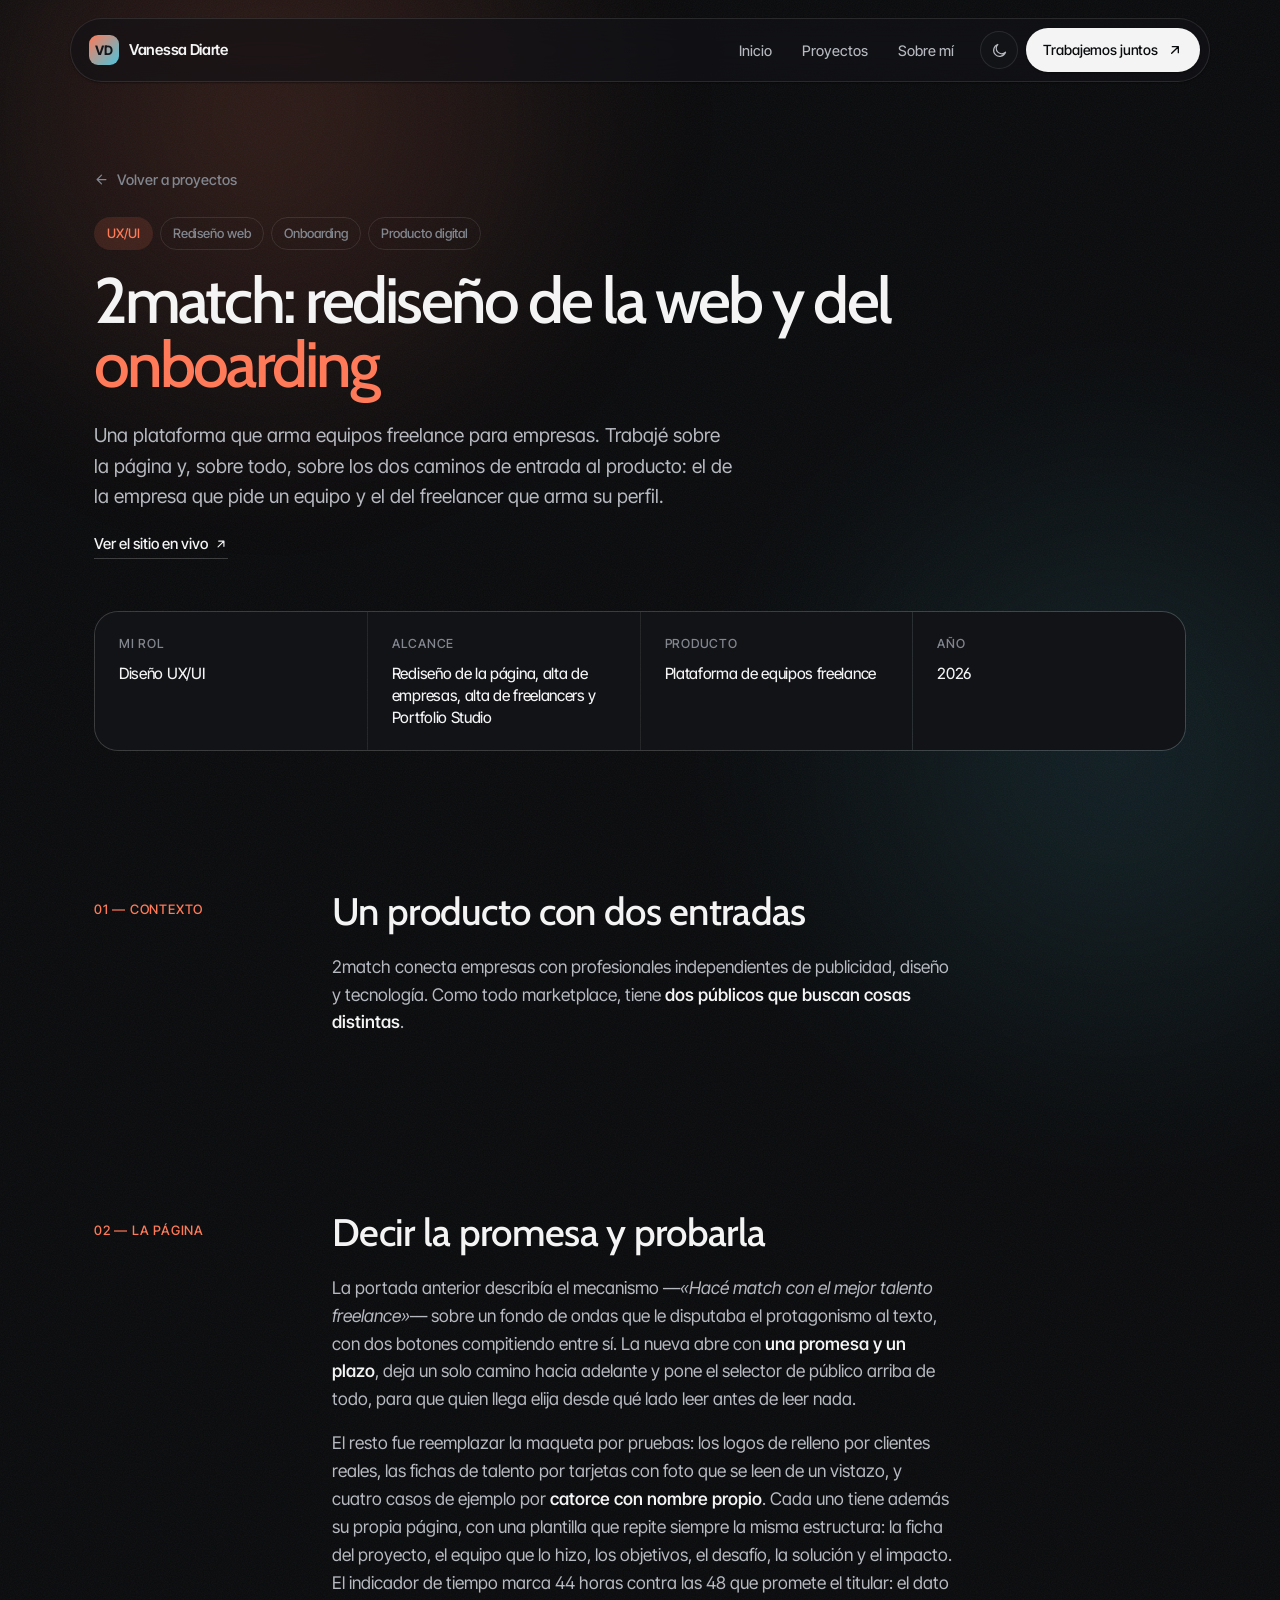
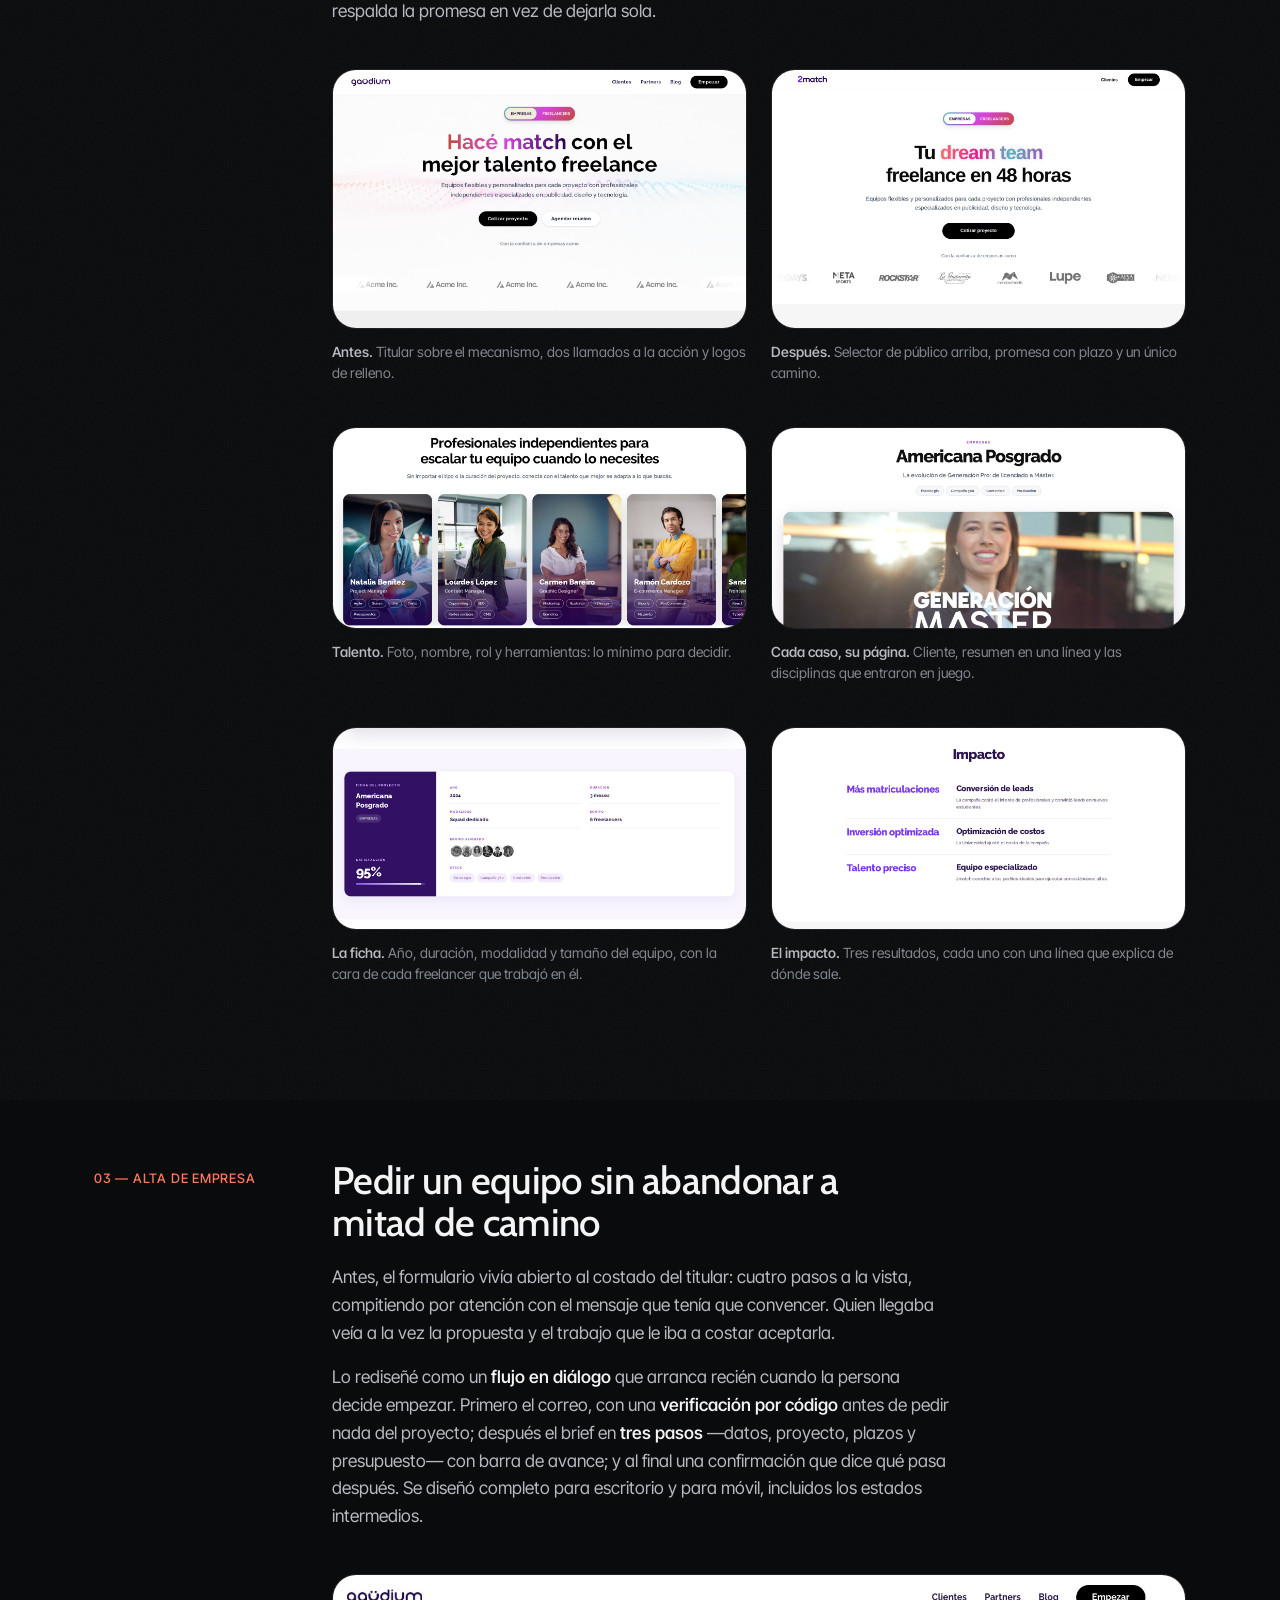
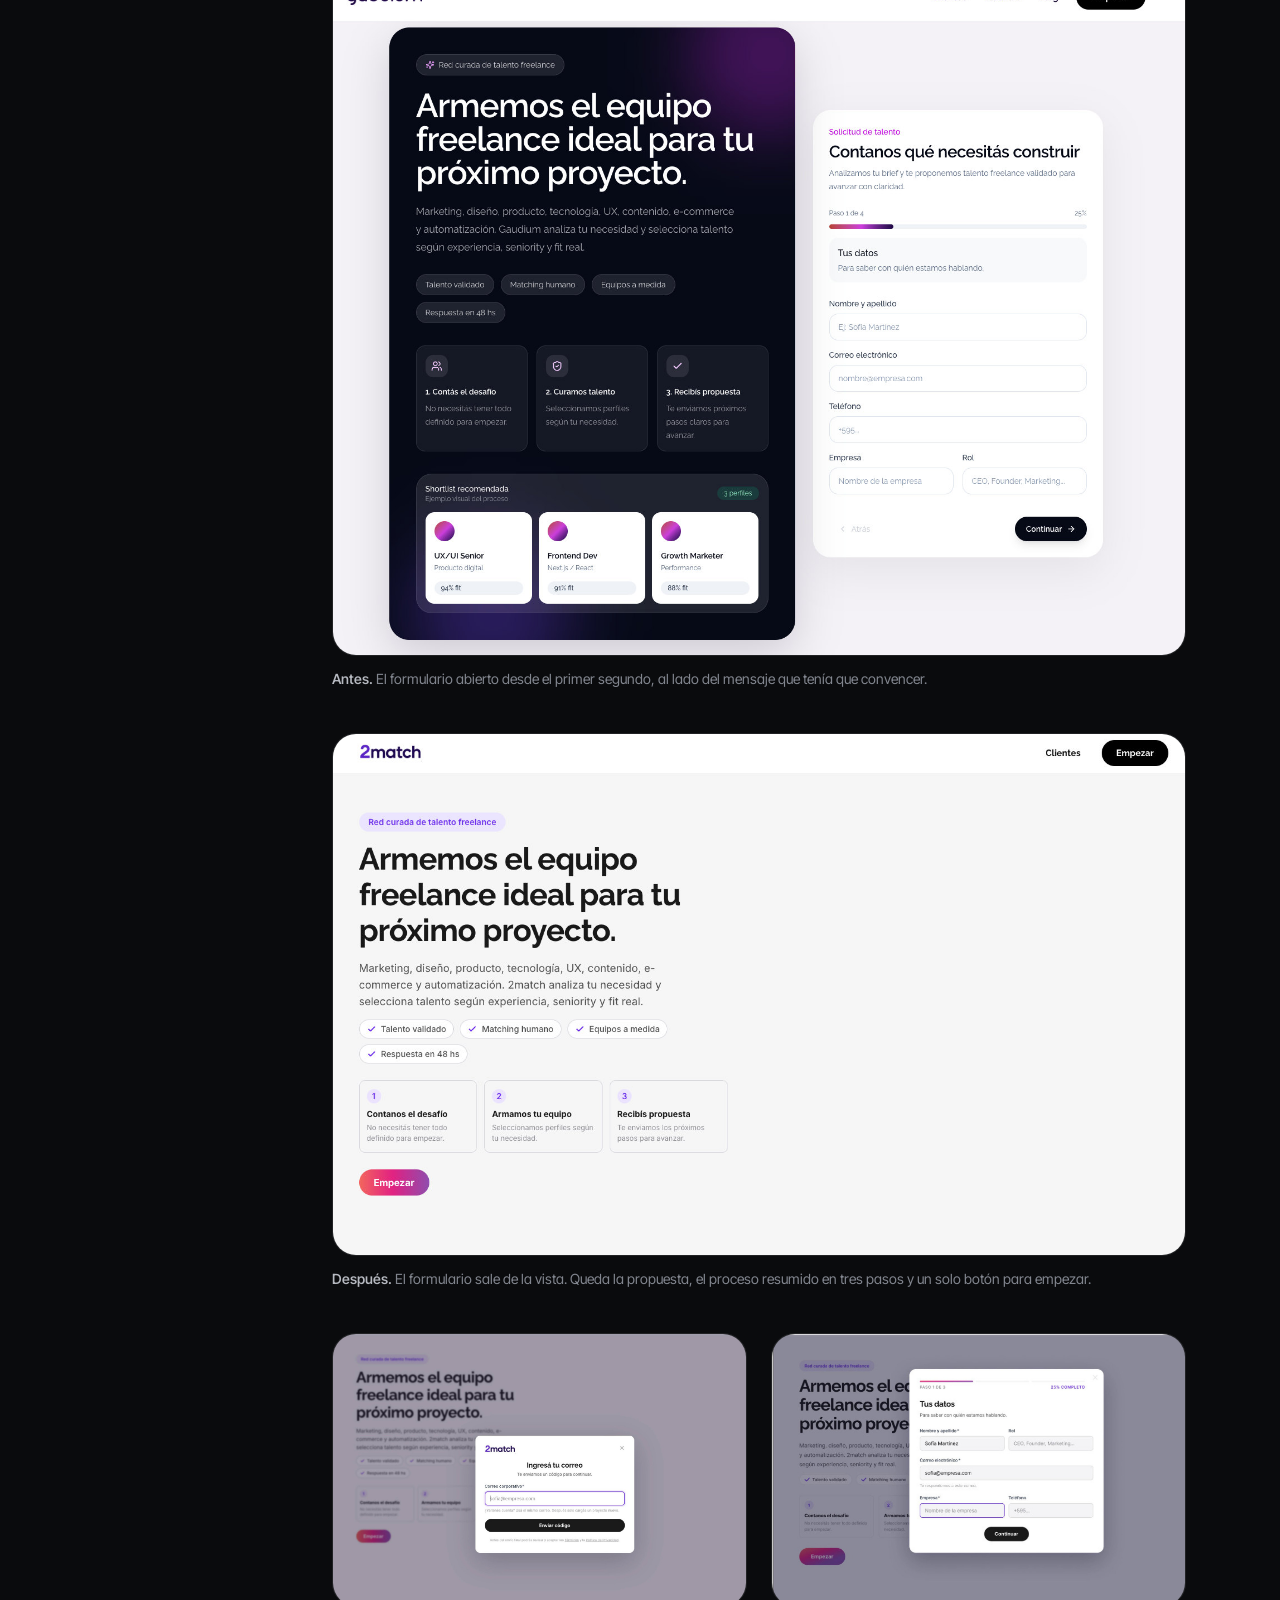
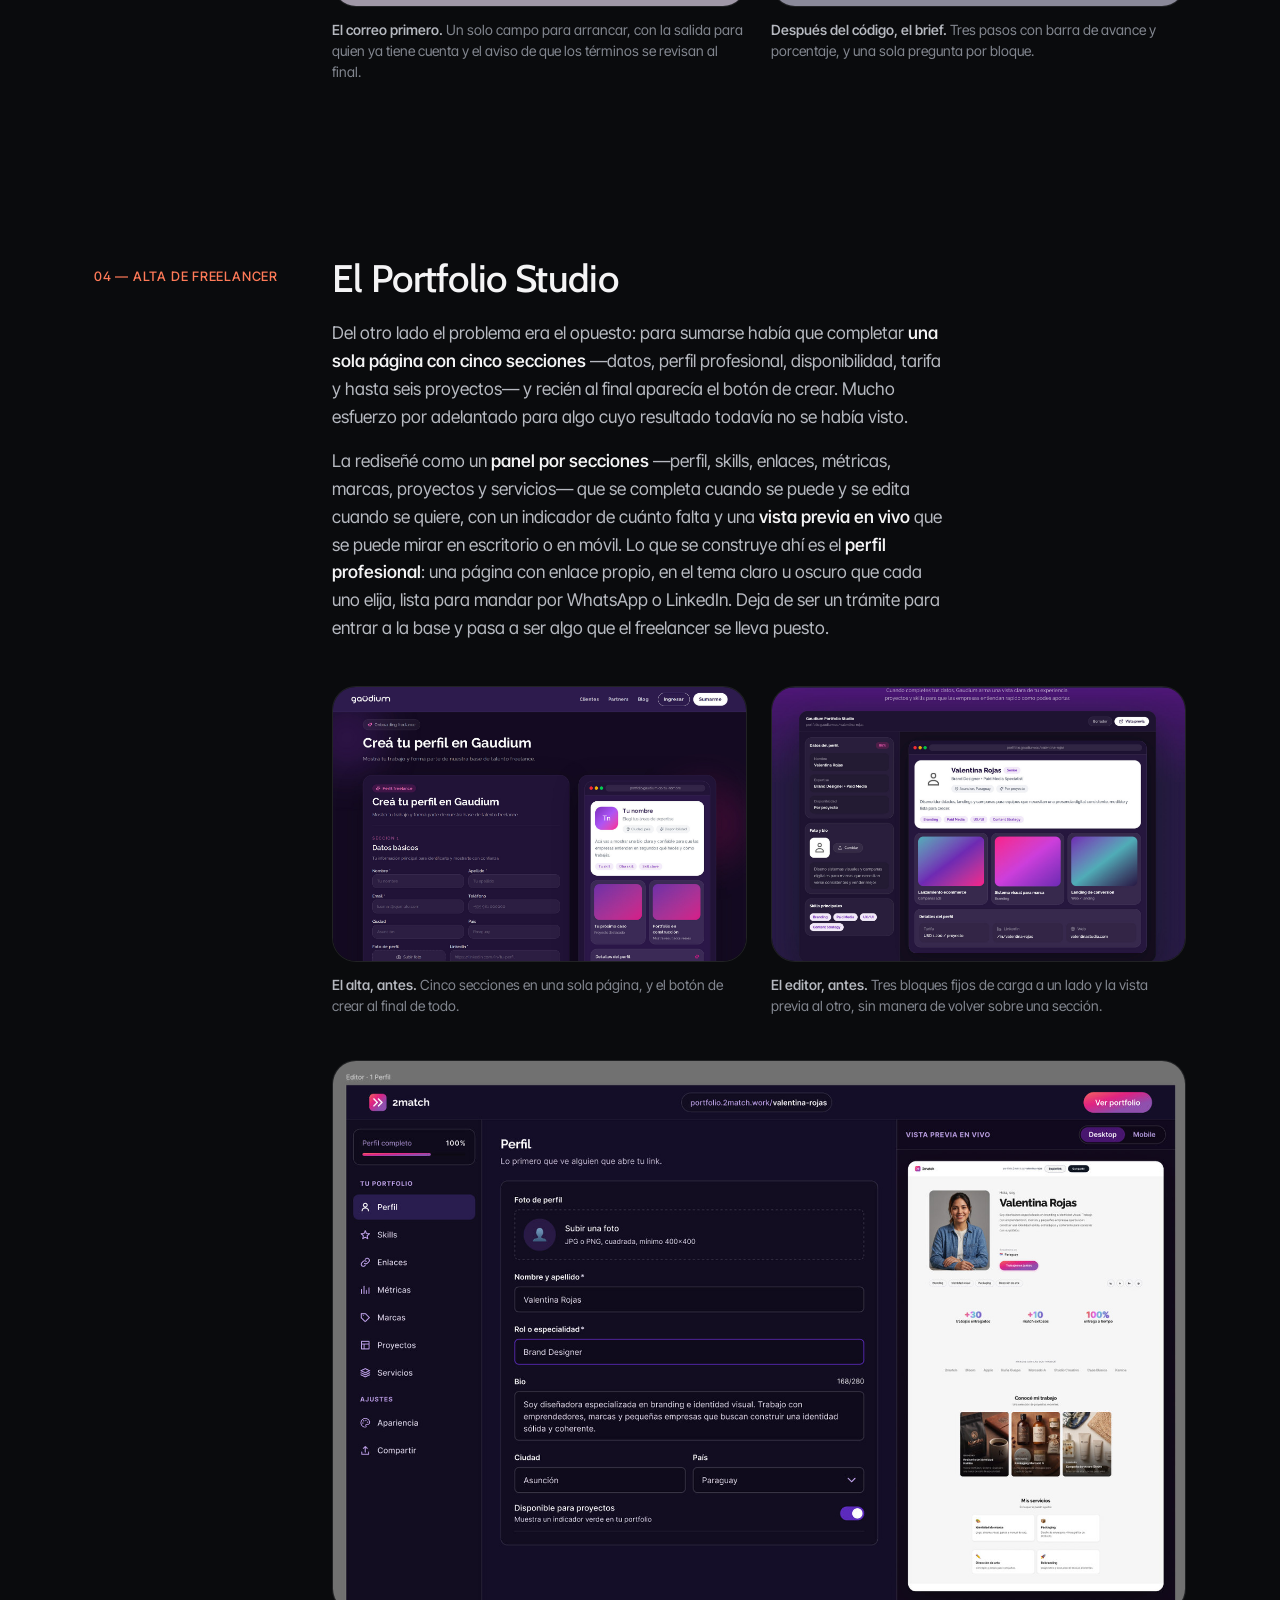
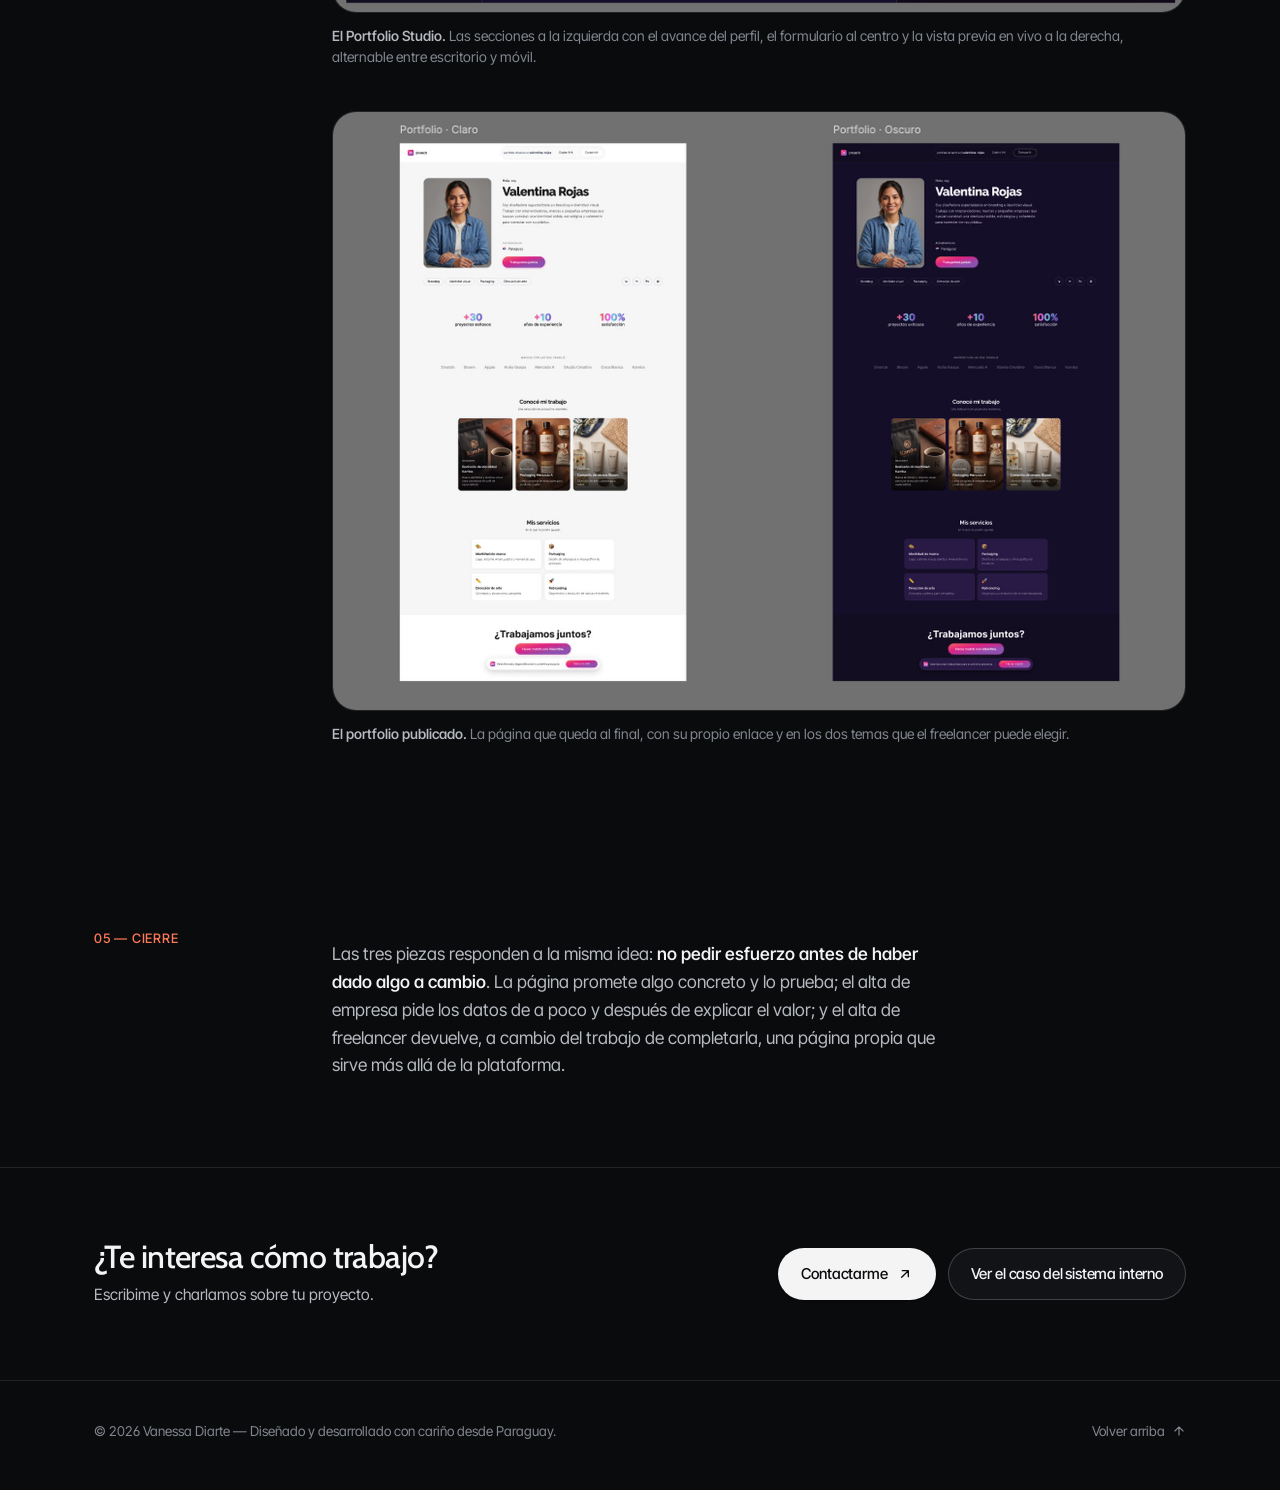
==== commit c8f4aa5a: "update case" ====
--- a/proyectos/2match.html
+++ b/proyectos/2match.html
@@ -375,15 +375,7 @@
 							</figure>
 						</div>
 
-						<div class="case-todo">
-							<b>Para ampliar</b>
-							<p>
-								Las secciones y los temas ya se ven en las capturas. Lo que falta es
-								lo que solo sabés vos: por qué ese orden y no otro, qué se probó y
-								se descartó, y si hubo alguna discusión sobre cuánto dejar
-								personalizar. Es la parte más propia del proyecto.
-							</p>
-						</div>
+						
 					</div>
 				</div>
 			</div>
